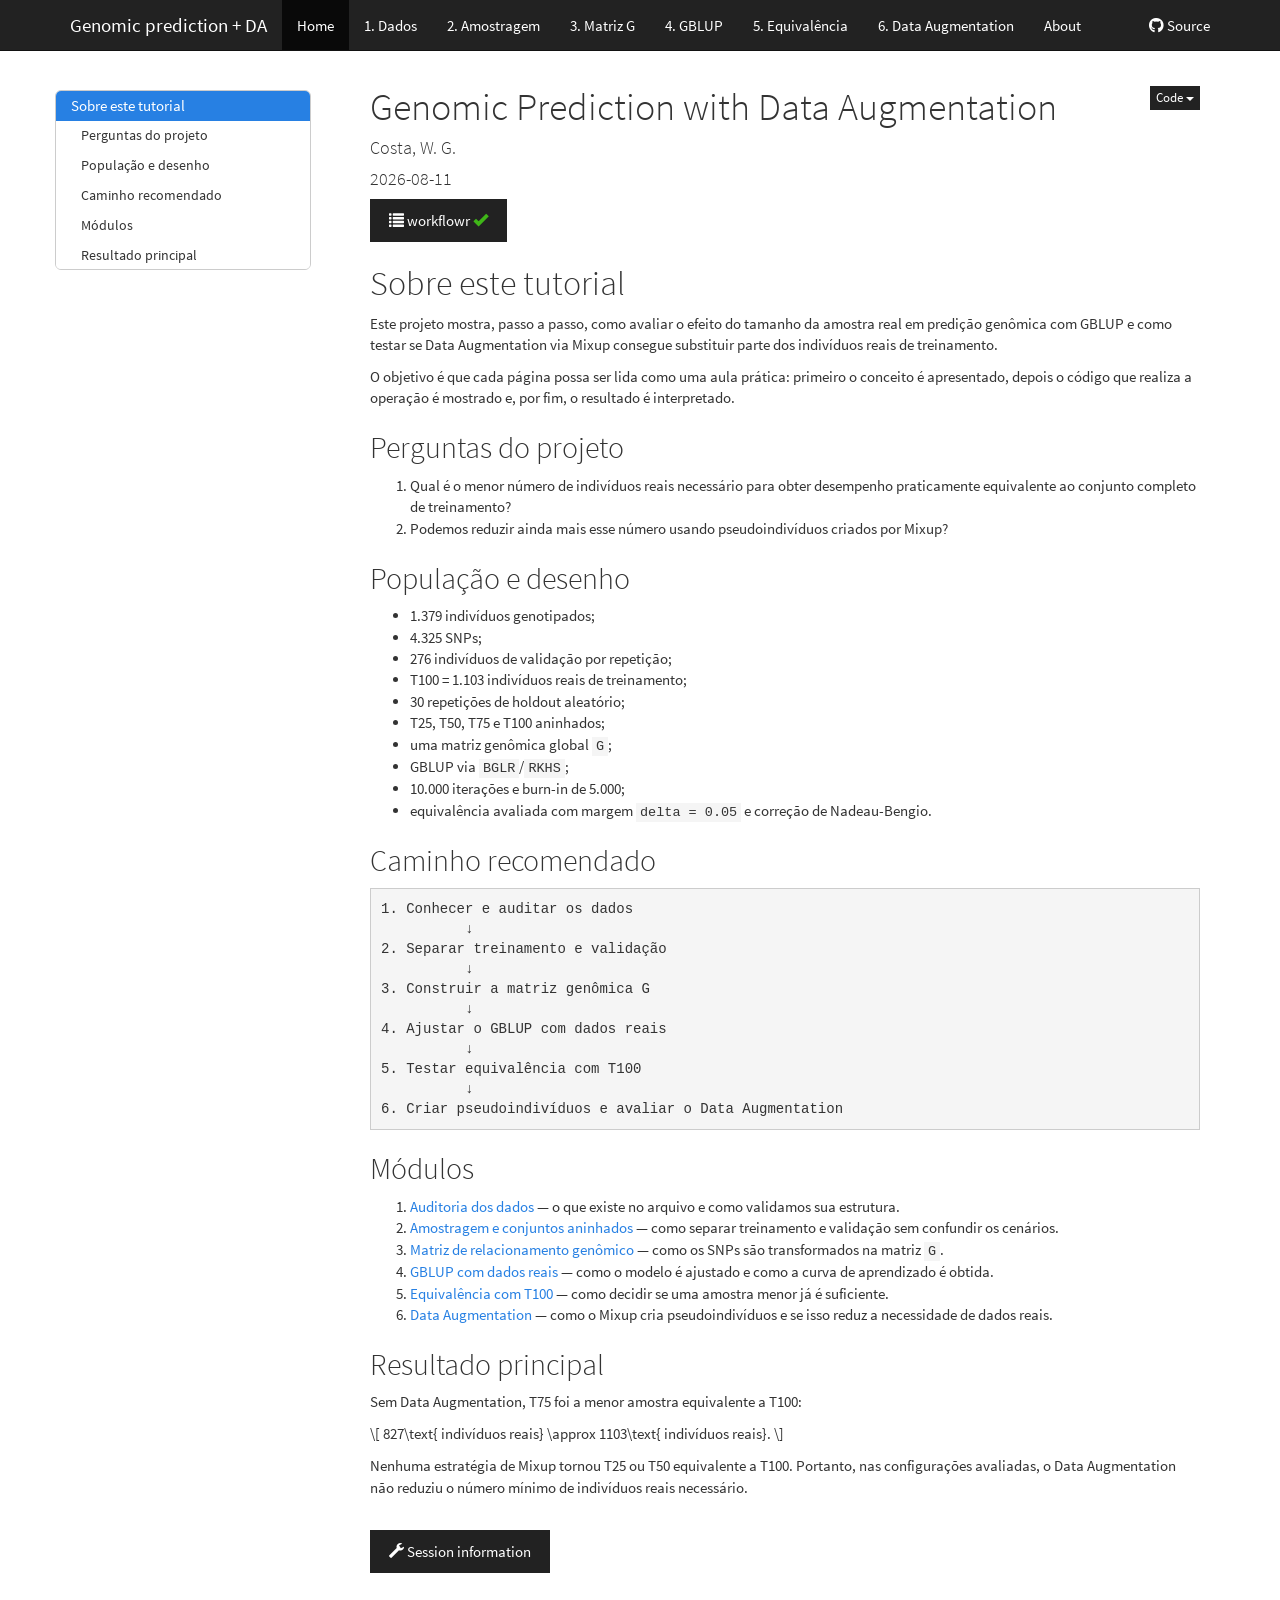
==== docs/index.html @ d32edc6e "Publish workflowr tutorial site" ====
<!DOCTYPE html>

<html>

<head>

<meta charset="utf-8" />
<meta name="generator" content="pandoc" />
<meta http-equiv="X-UA-Compatible" content="IE=EDGE" />


<meta name="author" content="Costa, W. G." />

<meta name="date" content="2026-08-11" />

<title>Genomic Prediction with Data Augmentation</title>

<script src="site_libs/header-attrs-2.30/header-attrs.js"></script>
<script src="site_libs/jquery-3.6.0/jquery-3.6.0.min.js"></script>
<meta name="viewport" content="width=device-width, initial-scale=1" />
<link href="site_libs/bootstrap-3.3.5/css/cosmo.min.css" rel="stylesheet" />
<script src="site_libs/bootstrap-3.3.5/js/bootstrap.min.js"></script>
<script src="site_libs/bootstrap-3.3.5/shim/html5shiv.min.js"></script>
<script src="site_libs/bootstrap-3.3.5/shim/respond.min.js"></script>
<style>h1 {font-size: 34px;}
       h1.title {font-size: 38px;}
       h2 {font-size: 30px;}
       h3 {font-size: 24px;}
       h4 {font-size: 18px;}
       h5 {font-size: 16px;}
       h6 {font-size: 12px;}
       code {color: inherit; background-color: rgba(0, 0, 0, 0.04);}
       pre:not([class]) { background-color: white }</style>
<script src="site_libs/jqueryui-1.13.2/jquery-ui.min.js"></script>
<link href="site_libs/tocify-1.9.1/jquery.tocify.css" rel="stylesheet" />
<script src="site_libs/tocify-1.9.1/jquery.tocify.js"></script>
<script src="site_libs/navigation-1.1/tabsets.js"></script>
<script src="site_libs/navigation-1.1/codefolding.js"></script>
<script src="site_libs/navigation-1.1/sourceembed.js"></script>
<link href="site_libs/highlightjs-9.12.0/textmate.css" rel="stylesheet" />
<script src="site_libs/highlightjs-9.12.0/highlight.js"></script>
<link href="site_libs/pagedtable-1.1/css/pagedtable.css" rel="stylesheet" />
<script src="site_libs/pagedtable-1.1/js/pagedtable.js"></script>
<link href="site_libs/font-awesome-6.5.2/css/all.min.css" rel="stylesheet" />
<link href="site_libs/font-awesome-6.5.2/css/v4-shims.min.css" rel="stylesheet" />

<link rel="icon" href="https://github.com/workflowr/workflowr-assets/raw/main/img/reproducible.png">
<!-- Add a small amount of space between sections. -->
<style type="text/css">
div.section {
  padding-top: 12px;
}
</style>



<style type="text/css">
  code{white-space: pre-wrap;}
  span.smallcaps{font-variant: small-caps;}
  span.underline{text-decoration: underline;}
  div.column{display: inline-block; vertical-align: top; width: 50%;}
  div.hanging-indent{margin-left: 1.5em; text-indent: -1.5em;}
  ul.task-list{list-style: none;}
    </style>

<style type="text/css">code{white-space: pre;}</style>
<script type="text/javascript">
if (window.hljs) {
  hljs.configure({languages: []});
  hljs.initHighlightingOnLoad();
  if (document.readyState && document.readyState === "complete") {
    window.setTimeout(function() { hljs.initHighlighting(); }, 0);
  }
}
</script>




<style type="text/css">
#rmd-source-code {
  display: none;
}
</style>





<style type = "text/css">
.main-container {
  max-width: 940px;
  margin-left: auto;
  margin-right: auto;
}
img {
  max-width:100%;
}
.tabbed-pane {
  padding-top: 12px;
}
.html-widget {
  margin-bottom: 20px;
}
button.code-folding-btn:focus {
  outline: none;
}
summary {
  display: list-item;
}
details > summary > p:only-child {
  display: inline;
}
pre code {
  padding: 0;
}
</style>


<style type="text/css">
.dropdown-submenu {
  position: relative;
}
.dropdown-submenu>.dropdown-menu {
  top: 0;
  left: 100%;
  margin-top: -6px;
  margin-left: -1px;
  border-radius: 0 6px 6px 6px;
}
.dropdown-submenu:hover>.dropdown-menu {
  display: block;
}
.dropdown-submenu>a:after {
  display: block;
  content: " ";
  float: right;
  width: 0;
  height: 0;
  border-color: transparent;
  border-style: solid;
  border-width: 5px 0 5px 5px;
  border-left-color: #cccccc;
  margin-top: 5px;
  margin-right: -10px;
}
.dropdown-submenu:hover>a:after {
  border-left-color: #adb5bd;
}
.dropdown-submenu.pull-left {
  float: none;
}
.dropdown-submenu.pull-left>.dropdown-menu {
  left: -100%;
  margin-left: 10px;
  border-radius: 6px 0 6px 6px;
}
</style>

<script type="text/javascript">
// manage active state of menu based on current page
$(document).ready(function () {
  // active menu anchor
  href = window.location.pathname
  href = href.substr(href.lastIndexOf('/') + 1)
  if (href === "")
    href = "index.html";
  var menuAnchor = $('a[href="' + href + '"]');

  // mark the anchor link active (and if it's in a dropdown, also mark that active)
  var dropdown = menuAnchor.closest('li.dropdown');
  if (window.bootstrap) { // Bootstrap 4+
    menuAnchor.addClass('active');
    dropdown.find('> .dropdown-toggle').addClass('active');
  } else { // Bootstrap 3
    menuAnchor.parent().addClass('active');
    dropdown.addClass('active');
  }

  // Navbar adjustments
  var navHeight = $(".navbar").first().height() + 15;
  var style = document.createElement('style');
  var pt = "padding-top: " + navHeight + "px; ";
  var mt = "margin-top: -" + navHeight + "px; ";
  var css = "";
  // offset scroll position for anchor links (for fixed navbar)
  for (var i = 1; i <= 6; i++) {
    css += ".section h" + i + "{ " + pt + mt + "}\n";
  }
  style.innerHTML = "body {" + pt + "padding-bottom: 40px; }\n" + css;
  document.head.appendChild(style);
});
</script>

<!-- tabsets -->

<style type="text/css">
.tabset-dropdown > .nav-tabs {
  display: inline-table;
  max-height: 500px;
  min-height: 44px;
  overflow-y: auto;
  border: 1px solid #ddd;
  border-radius: 4px;
}

.tabset-dropdown > .nav-tabs > li.active:before, .tabset-dropdown > .nav-tabs.nav-tabs-open:before {
  content: "\e259";
  font-family: 'Glyphicons Halflings';
  display: inline-block;
  padding: 10px;
  border-right: 1px solid #ddd;
}

.tabset-dropdown > .nav-tabs.nav-tabs-open > li.active:before {
  content: "\e258";
  font-family: 'Glyphicons Halflings';
  border: none;
}

.tabset-dropdown > .nav-tabs > li.active {
  display: block;
}

.tabset-dropdown > .nav-tabs > li > a,
.tabset-dropdown > .nav-tabs > li > a:focus,
.tabset-dropdown > .nav-tabs > li > a:hover {
  border: none;
  display: inline-block;
  border-radius: 4px;
  background-color: transparent;
}

.tabset-dropdown > .nav-tabs.nav-tabs-open > li {
  display: block;
  float: none;
}

.tabset-dropdown > .nav-tabs > li {
  display: none;
}
</style>

<!-- code folding -->
<style type="text/css">
.code-folding-btn { margin-bottom: 4px; }
</style>



<style type="text/css">

#TOC {
  margin: 25px 0px 20px 0px;
}
@media (max-width: 768px) {
#TOC {
  position: relative;
  width: 100%;
}
}

@media print {
.toc-content {
  /* see https://github.com/w3c/csswg-drafts/issues/4434 */
  float: right;
}
}

.toc-content {
  padding-left: 30px;
  padding-right: 40px;
}

div.main-container {
  max-width: 1200px;
}

div.tocify {
  width: 20%;
  max-width: 260px;
  max-height: 85%;
}

@media (min-width: 768px) and (max-width: 991px) {
  div.tocify {
    width: 25%;
  }
}

@media (max-width: 767px) {
  div.tocify {
    width: 100%;
    max-width: none;
  }
}

.tocify ul, .tocify li {
  line-height: 20px;
}

.tocify-subheader .tocify-item {
  font-size: 0.90em;
}

.tocify .list-group-item {
  border-radius: 0px;
}


</style>



</head>

<body>


<div class="container-fluid main-container">


<!-- setup 3col/9col grid for toc_float and main content  -->
<div class="row">
<div class="col-xs-12 col-sm-4 col-md-3">
<div id="TOC" class="tocify">
</div>
</div>

<div class="toc-content col-xs-12 col-sm-8 col-md-9">




<div class="navbar navbar-default  navbar-fixed-top" role="navigation">
  <div class="container">
    <div class="navbar-header">
      <button type="button" class="navbar-toggle collapsed" data-toggle="collapse" data-bs-toggle="collapse" data-target="#navbar" data-bs-target="#navbar">
        <span class="icon-bar"></span>
        <span class="icon-bar"></span>
        <span class="icon-bar"></span>
      </button>
      <a class="navbar-brand" href="index.html">Genomic prediction + DA</a>
    </div>
    <div id="navbar" class="navbar-collapse collapse">
      <ul class="nav navbar-nav">
        <li>
  <a href="index.html">Home</a>
</li>
<li>
  <a href="01_data_audit.html">1. Dados</a>
</li>
<li>
  <a href="02_sampling_splits.html">2. Amostragem</a>
</li>
<li>
  <a href="03_genomic_matrix.html">3. Matriz G</a>
</li>
<li>
  <a href="04_gblup_baseline.html">4. GBLUP</a>
</li>
<li>
  <a href="05_equivalence.html">5. Equivalência</a>
</li>
<li>
  <a href="06_data_augmentation.html">6. Data Augmentation</a>
</li>
<li>
  <a href="about.html">About</a>
</li>
      </ul>
      <ul class="nav navbar-nav navbar-right">
        <li>
  <a href="https://github.com/WevertonGomesCosta/genomic-prediction-data-augmentation">
    <span class="fa fa-github"></span>
     
    Source
  </a>
</li>
      </ul>
    </div><!--/.nav-collapse -->
  </div><!--/.container -->
</div><!--/.navbar -->

<div id="header">

<div class="btn-group pull-right float-right">
<button type="button" class="btn btn-default btn-xs btn-secondary btn-sm dropdown-toggle" data-toggle="dropdown" data-bs-toggle="dropdown" aria-haspopup="true" aria-expanded="false"><span>Code</span> <span class="caret"></span></button>
<ul class="dropdown-menu dropdown-menu-right" style="min-width: 50px;">
<li><a id="rmd-show-all-code" href="#">Show All Code</a></li>
<li><a id="rmd-hide-all-code" href="#">Hide All Code</a></li>
<li role="separator" class="divider"></li>
<li><a id="rmd-download-source" href="#">Download Rmd</a></li>
</ul>
</div>



<h1 class="title toc-ignore">Genomic Prediction with Data
Augmentation</h1>
<h4 class="author">Costa, W. G.</h4>
<h4 class="date">2026-08-11</h4>

</div>


<p>
<button type="button" class="btn btn-default btn-workflowr btn-workflowr-report" data-toggle="collapse" data-target="#workflowr-report">
<span class="glyphicon glyphicon-list" aria-hidden="true"></span>
workflowr <span class="glyphicon glyphicon-ok text-success"
aria-hidden="true"></span>
</button>
</p>
<div id="workflowr-report" class="collapse">
<ul class="nav nav-tabs">
<li class="active">
<a data-toggle="tab" href="#summary">Summary</a>
</li>
<li>
<a data-toggle="tab" href="#checks"> Checks <span
class="glyphicon glyphicon-ok text-success" aria-hidden="true"></span>
</a>
</li>
<li>
<a data-toggle="tab" href="#versions">Past versions</a>
</li>
</ul>
<div class="tab-content">
<div id="summary" class="tab-pane fade in active">
<p>
<strong>Last updated:</strong> 2026-08-11
</p>
<p>
<strong>Checks:</strong> <span
class="glyphicon glyphicon-ok text-success" aria-hidden="true"></span> 7
<span class="glyphicon glyphicon-exclamation-sign text-danger"
aria-hidden="true"></span> 0
</p>
<p>
<strong>Knit directory:</strong>
<code>genomic-prediction-data-augmentation/</code> <span
class="glyphicon glyphicon-question-sign" aria-hidden="true"
title="This is the local directory in which the code in this file was executed.">
</span>
</p>
<p>
This reproducible <a href="https://rmarkdown.rstudio.com">R Markdown</a>
analysis was created with <a
  href="https://github.com/workflowr/workflowr">workflowr</a> (version
1.7.2). The <em>Checks</em> tab describes the reproducibility checks
that were applied when the results were created. The <em>Past
versions</em> tab lists the development history.
</p>
<hr>
</div>
<div id="checks" class="tab-pane fade">
<div id="workflowr-checks" class="panel-group">
<div class="panel panel-default">
<div class="panel-heading">
<p class="panel-title">
<a data-toggle="collapse" data-parent="#workflowr-checks" href="#strongRMarkdownfilestronguptodate">
<span class="glyphicon glyphicon-ok text-success"
aria-hidden="true"></span> <strong>R Markdown file:</strong> up-to-date
</a>
</p>
</div>
<div id="strongRMarkdownfilestronguptodate"
class="panel-collapse collapse">
<div class="panel-body">
<p>Great! Since the R Markdown file has been committed to the Git
repository, you know the exact version of the code that produced these
results.</p>
</div>
</div>
</div>
<div class="panel panel-default">
<div class="panel-heading">
<p class="panel-title">
<a data-toggle="collapse" data-parent="#workflowr-checks" href="#strongEnvironmentstrongempty">
<span class="glyphicon glyphicon-ok text-success"
aria-hidden="true"></span> <strong>Environment:</strong> empty </a>
</p>
</div>
<div id="strongEnvironmentstrongempty" class="panel-collapse collapse">
<div class="panel-body">
<p>Great job! The global environment was empty. Objects defined in the
global environment can affect the analysis in your R Markdown file in
unknown ways. For reproduciblity it’s best to always run the code in an
empty environment.</p>
</div>
</div>
</div>
<div class="panel panel-default">
<div class="panel-heading">
<p class="panel-title">
<a data-toggle="collapse" data-parent="#workflowr-checks" href="#strongSeedstrongcodesetseed20260810code">
<span class="glyphicon glyphicon-ok text-success"
aria-hidden="true"></span> <strong>Seed:</strong>
<code>set.seed(20260810)</code> </a>
</p>
</div>
<div id="strongSeedstrongcodesetseed20260810code"
class="panel-collapse collapse">
<div class="panel-body">
<p>The command <code>set.seed(20260810)</code> was run prior to running
the code in the R Markdown file. Setting a seed ensures that any results
that rely on randomness, e.g. subsampling or permutations, are
reproducible.</p>
</div>
</div>
</div>
<div class="panel panel-default">
<div class="panel-heading">
<p class="panel-title">
<a data-toggle="collapse" data-parent="#workflowr-checks" href="#strongSessioninformationstrongrecorded">
<span class="glyphicon glyphicon-ok text-success"
aria-hidden="true"></span> <strong>Session information:</strong>
recorded </a>
</p>
</div>
<div id="strongSessioninformationstrongrecorded"
class="panel-collapse collapse">
<div class="panel-body">
<p>Great job! Recording the operating system, R version, and package
versions is critical for reproducibility.</p>
</div>
</div>
</div>
<div class="panel panel-default">
<div class="panel-heading">
<p class="panel-title">
<a data-toggle="collapse" data-parent="#workflowr-checks" href="#strongCachestrongnone">
<span class="glyphicon glyphicon-ok text-success"
aria-hidden="true"></span> <strong>Cache:</strong> none </a>
</p>
</div>
<div id="strongCachestrongnone" class="panel-collapse collapse">
<div class="panel-body">
<p>Nice! There were no cached chunks for this analysis, so you can be
confident that you successfully produced the results during this
run.</p>
</div>
</div>
</div>
<div class="panel panel-default">
<div class="panel-heading">
<p class="panel-title">
<a data-toggle="collapse" data-parent="#workflowr-checks" href="#strongFilepathsstrongrelative">
<span class="glyphicon glyphicon-ok text-success"
aria-hidden="true"></span> <strong>File paths:</strong> relative </a>
</p>
</div>
<div id="strongFilepathsstrongrelative" class="panel-collapse collapse">
<div class="panel-body">
<p>Great job! Using relative paths to the files within your workflowr
project makes it easier to run your code on other machines.</p>
</div>
</div>
</div>
<div class="panel panel-default">
<div class="panel-heading">
<p class="panel-title">
<a data-toggle="collapse" data-parent="#workflowr-checks" href="#strongRepositoryversionstrongahrefhttpsgithubcomWevertonGomesCostagenomicpredictiondataaugmentationtree94cb60b8fceb4c7967187316b02d81f136d801c1targetblank94cb60ba">
<span class="glyphicon glyphicon-ok text-success"
aria-hidden="true"></span> <strong>Repository version:</strong>
<a href="https://github.com/WevertonGomesCosta/genomic-prediction-data-augmentation/tree/94cb60b8fceb4c7967187316b02d81f136d801c1" target="_blank">94cb60b</a>
</a>
</p>
</div>
<div
id="strongRepositoryversionstrongahrefhttpsgithubcomWevertonGomesCostagenomicpredictiondataaugmentationtree94cb60b8fceb4c7967187316b02d81f136d801c1targetblank94cb60ba"
class="panel-collapse collapse">
<div class="panel-body">
<p>
Great! You are using Git for version control. Tracking code development
and connecting the code version to the results is critical for
reproducibility.
</p>
<p>
The results in this page were generated with repository version
<a href="https://github.com/WevertonGomesCosta/genomic-prediction-data-augmentation/tree/94cb60b8fceb4c7967187316b02d81f136d801c1" target="_blank">94cb60b</a>.
See the <em>Past versions</em> tab to see a history of the changes made
to the R Markdown and HTML files.
</p>
<p>
Note that you need to be careful to ensure that all relevant files for
the analysis have been committed to Git prior to generating the results
(you can use <code>wflow_publish</code> or
<code>wflow_git_commit</code>). workflowr only checks the R Markdown
file, but you know if there are other scripts or data files that it
depends on. Below is the status of the Git repository when the results
were generated:
</p>
<pre><code>
Ignored files:
    Ignored:    .Rproj.user/
    Ignored:    ETA_1_varU.dat
    Ignored:    data/dados_gblup.csv
    Ignored:    mu.dat
    Ignored:    output/01_data_objects.rds
    Ignored:    output/02_splits_mestre_30rep.rds
    Ignored:    output/03_genomic_objects.rds
    Ignored:    output/checkpoints/06_da_progress.csv
    Ignored:    varE.dat

Untracked files:
    Untracked:  results/01_data_audit.csv
    Untracked:  results/02_splits_summary.csv
    Untracked:  results/06_da_equivalence_vs_T100.csv
    Untracked:  results/06_da_results.csv
    Untracked:  results/06_da_vs_same_real.csv

</code></pre>
<p>
Note that any generated files, e.g. HTML, png, CSS, etc., are not
included in this status report because it is ok for generated content to
have uncommitted changes.
</p>
</div>
</div>
</div>
</div>
<hr>
</div>
<div id="versions" class="tab-pane fade">
<p>
These are the previous versions of the repository in which changes were
made to the R Markdown (<code>analysis/index.Rmd</code>) and HTML
(<code>docs/index.html</code>) files. If you’ve configured a remote Git
repository (see <code>?wflow_git_remote</code>), click on the hyperlinks
in the table below to view the files as they were in that past version.
</p>
<div class="table-responsive">
<table class="table table-condensed table-hover">
<thead>
<tr>
<th>
File
</th>
<th>
Version
</th>
<th>
Author
</th>
<th>
Date
</th>
<th>
Message
</th>
</tr>
</thead>
<tbody>
<tr>
<td>
Rmd
</td>
<td>
<a href="https://github.com/WevertonGomesCosta/genomic-prediction-data-augmentation/blob/5634354421e84f0a44b0f58dccf683b0b832b206/analysis/index.Rmd" target="_blank">5634354</a>
</td>
<td>
Weverton Gomes da Costa
</td>
<td>
2026-08-11
</td>
<td>
Rewrite project home as guided tutorial
</td>
</tr>
<tr>
<td>
Rmd
</td>
<td>
<a href="https://github.com/WevertonGomesCosta/genomic-prediction-data-augmentation/blob/23943ae14f2be629d01ccf4d5f20e01ac95e39ee/analysis/index.Rmd" target="_blank">23943ae</a>
</td>
<td>
Weverton Gomes da Costa
</td>
<td>
2026-08-10
</td>
<td>
Add workflowr index page
</td>
</tr>
</tbody>
</table>
</div>
<hr>
</div>
</div>
</div>
<div id="sobre-este-tutorial" class="section level1">
<h1>Sobre este tutorial</h1>
<p>Este projeto mostra, passo a passo, como avaliar o efeito do tamanho
da amostra real em predição genômica com GBLUP e como testar se Data
Augmentation via Mixup consegue substituir parte dos indivíduos reais de
treinamento.</p>
<p>O objetivo é que cada página possa ser lida como uma aula prática:
primeiro o conceito é apresentado, depois o código que realiza a
operação é mostrado e, por fim, o resultado é interpretado.</p>
<div id="perguntas-do-projeto" class="section level2">
<h2>Perguntas do projeto</h2>
<ol style="list-style-type: decimal">
<li>Qual é o menor número de indivíduos reais necessário para obter
desempenho praticamente equivalente ao conjunto completo de
treinamento?</li>
<li>Podemos reduzir ainda mais esse número usando pseudoindivíduos
criados por Mixup?</li>
</ol>
</div>
<div id="população-e-desenho" class="section level2">
<h2>População e desenho</h2>
<ul>
<li>1.379 indivíduos genotipados;</li>
<li>4.325 SNPs;</li>
<li>276 indivíduos de validação por repetição;</li>
<li>T100 = 1.103 indivíduos reais de treinamento;</li>
<li>30 repetições de holdout aleatório;</li>
<li>T25, T50, T75 e T100 aninhados;</li>
<li>uma matriz genômica global <code>G</code>;</li>
<li>GBLUP via <code>BGLR</code>/<code>RKHS</code>;</li>
<li>10.000 iterações e burn-in de 5.000;</li>
<li>equivalência avaliada com margem <code>delta = 0.05</code> e
correção de Nadeau-Bengio.</li>
</ul>
</div>
<div id="caminho-recomendado" class="section level2">
<h2>Caminho recomendado</h2>
<pre class="text"><code>1. Conhecer e auditar os dados
          ↓
2. Separar treinamento e validação
          ↓
3. Construir a matriz genômica G
          ↓
4. Ajustar o GBLUP com dados reais
          ↓
5. Testar equivalência com T100
          ↓
6. Criar pseudoindivíduos e avaliar o Data Augmentation</code></pre>
</div>
<div id="módulos" class="section level2">
<h2>Módulos</h2>
<ol style="list-style-type: decimal">
<li><a href="01_data_audit.html">Auditoria dos dados</a> — o que existe
no arquivo e como validamos sua estrutura.</li>
<li><a href="02_sampling_splits.html">Amostragem e conjuntos
aninhados</a> — como separar treinamento e validação sem confundir os
cenários.</li>
<li><a href="03_genomic_matrix.html">Matriz de relacionamento
genômico</a> — como os SNPs são transformados na matriz
<code>G</code>.</li>
<li><a href="04_gblup_baseline.html">GBLUP com dados reais</a> — como o
modelo é ajustado e como a curva de aprendizado é obtida.</li>
<li><a href="05_equivalence.html">Equivalência com T100</a> — como
decidir se uma amostra menor já é suficiente.</li>
<li><a href="06_data_augmentation.html">Data Augmentation</a> — como o
Mixup cria pseudoindivíduos e se isso reduz a necessidade de dados
reais.</li>
</ol>
</div>
<div id="resultado-principal" class="section level2">
<h2>Resultado principal</h2>
<p>Sem Data Augmentation, T75 foi a menor amostra equivalente a
T100:</p>
<p><span class="math display">\[
827\text{ indivíduos reais} \approx 1103\text{ indivíduos reais}.
\]</span></p>
<p>Nenhuma estratégia de Mixup tornou T25 ou T50 equivalente a T100.
Portanto, nas configurações avaliadas, o Data Augmentation não reduziu o
número mínimo de indivíduos reais necessário.</p>
<br>
<p>
<button type="button" class="btn btn-default btn-workflowr btn-workflowr-sessioninfo" data-toggle="collapse" data-target="#workflowr-sessioninfo" style="display: block;">
<span class="glyphicon glyphicon-wrench" aria-hidden="true"></span>
Session information
</button>
</p>
<div id="workflowr-sessioninfo" class="collapse">
<pre class="r"><code>sessionInfo()</code></pre>
<pre><code>R version 4.5.1 (2025-06-13 ucrt)
Platform: x86_64-w64-mingw32/x64
Running under: Windows 11 x64 (build 26200)

Matrix products: default
  LAPACK version 3.12.1

locale:
[1] LC_COLLATE=Portuguese_Brazil.utf8  LC_CTYPE=Portuguese_Brazil.utf8   
[3] LC_MONETARY=Portuguese_Brazil.utf8 LC_NUMERIC=C                      
[5] LC_TIME=Portuguese_Brazil.utf8    

time zone: America/Sao_Paulo
tzcode source: internal

attached base packages:
[1] stats     graphics  grDevices utils     datasets  methods   base     

loaded via a namespace (and not attached):
 [1] vctrs_0.7.1       cli_3.6.5         knitr_1.50        rlang_1.1.7      
 [5] xfun_0.54         stringi_1.8.7     otel_0.2.0        promises_1.5.0   
 [9] jsonlite_2.0.0    workflowr_1.7.2   glue_1.8.0        rprojroot_2.1.1  
[13] git2r_0.36.2      htmltools_0.5.9   httpuv_1.6.16     sass_0.4.10      
[17] rmarkdown_2.30    evaluate_1.0.5    jquerylib_0.1.4   tibble_3.3.1     
[21] fastmap_1.2.0     yaml_2.3.12       lifecycle_1.0.5   whisker_0.4.1    
[25] stringr_1.6.0     compiler_4.5.1    fs_1.6.6          Rcpp_1.1.1       
[29] pkgconfig_2.0.3   rstudioapi_0.17.1 later_1.4.4       digest_0.6.39    
[33] R6_2.6.1          pillar_1.11.1     magrittr_2.0.4    bslib_0.9.0      
[37] tools_4.5.1       cachem_1.1.0     </code></pre>
</div>
</div>
</div>
</div>
</div>
</div>
</div>
</div>

<div id="rmd-source-code">[base64]/[base64]</div>

<!-- Adjust MathJax settings so that all math formulae are shown using
TeX fonts only; see
https://docs.mathjax.org/en/latest/web/configuration.html. This will make
the presentation more consistent at the cost of the webpage sometimes
taking slightly longer to load. Note that this only works because the
footer is added to webpages before the MathJax javascript. -->
<script type="text/x-mathjax-config">
  MathJax.Hub.Config({
    "HTML-CSS": { availableFonts: ["TeX"] }
  });
</script>




</div>
</div>

</div>

<script>

// add bootstrap table styles to pandoc tables
function bootstrapStylePandocTables() {
  $('tr.odd').parent('tbody').parent('table').addClass('table table-condensed');
}
$(document).ready(function () {
  bootstrapStylePandocTables();
});


</script>

<!-- tabsets -->

<script>
$(document).ready(function () {
  window.buildTabsets("TOC");
});

$(document).ready(function () {
  $('.tabset-dropdown > .nav-tabs > li').click(function () {
    $(this).parent().toggleClass('nav-tabs-open');
  });
});
</script>

<!-- code folding -->
<script>
$(document).ready(function () {
  window.initializeSourceEmbed("index.Rmd");
  window.initializeCodeFolding("show" === "show");
});
</script>

<script>
$(document).ready(function ()  {

    // temporarily add toc-ignore selector to headers for the consistency with Pandoc
    $('.unlisted.unnumbered').addClass('toc-ignore')

    // move toc-ignore selectors from section div to header
    $('div.section.toc-ignore')
        .removeClass('toc-ignore')
        .children('h1,h2,h3,h4,h5').addClass('toc-ignore');

    // establish options
    var options = {
      selectors: "h1,h2,h3",
      theme: "bootstrap3",
      context: '.toc-content',
      hashGenerator: function (text) {
        return text.replace(/[.\\/?&!#<>]/g, '').replace(/\s/g, '_');
      },
      ignoreSelector: ".toc-ignore",
      scrollTo: 0
    };
    options.showAndHide = true;
    options.smoothScroll = true;

    // tocify
    var toc = $("#TOC").tocify(options).data("toc-tocify");
});
</script>

<!-- dynamically load mathjax for compatibility with self-contained -->
<script>
  (function () {
    var script = document.createElement("script");
    script.type = "text/javascript";
    script.src  = "https://mathjax.rstudio.com/latest/MathJax.js?config=TeX-AMS-MML_HTMLorMML";
    document.getElementsByTagName("head")[0].appendChild(script);
  })();
</script>

</body>
</html>
---- docs/site_libs/bootstrap-3.3.5/css/cosmo.min.css ----
@font-face {
  font-family: 'Source Sans Pro';
  font-style: normal;
  font-weight: 300;
  src: url(fonts/SourceSansProLight.ttf) format('truetype');
}
@font-face {
  font-family: 'Source Sans Pro';
  font-style: normal;
  font-weight: 400;
  src: url(fonts/SourceSansPro.ttf) format('truetype');
}
@font-face {
  font-family: 'Source Sans Pro';
  font-style: normal;
  font-weight: 700;
  src: url(fonts/SourceSansProBold.ttf) format('truetype');
}

/*!
 * bootswatch v3.3.6
 * Homepage: http://bootswatch.com
 * Copyright 2012-2015 Thomas Park
 * Licensed under MIT
 * Based on Bootstrap
*//*!
 * Bootstrap v3.3.6 (http://getbootstrap.com)
 * Copyright 2011-2015 Twitter, Inc.
 * Licensed under MIT (https://github.com/twbs/bootstrap/blob/master/LICENSE)
 *//*! normalize.css v3.0.3 | MIT License | github.com/necolas/normalize.css */html{font-family:sans-serif;-ms-text-size-adjust:100%;-webkit-text-size-adjust:100%}body{margin:0}article,aside,details,figcaption,figure,footer,header,hgroup,main,menu,nav,section,summary{display:block}audio,canvas,progress,video{display:inline-block;vertical-align:baseline}audio:not([controls]){display:none;height:0}[hidden],template{display:none}a{background-color:transparent}a:active,a:hover{outline:0}abbr[title]{border-bottom:1px dotted}b,strong{font-weight:bold}dfn{font-style:italic}h1{font-size:2em;margin:0.67em 0}mark{background:#ff0;color:#000}small{font-size:80%}sub,sup{font-size:75%;line-height:0;position:relative;vertical-align:baseline}sup{top:-0.5em}sub{bottom:-0.25em}img{border:0}svg:not(:root){overflow:hidden}figure{margin:1em 40px}hr{-webkit-box-sizing:content-box;-moz-box-sizing:content-box;box-sizing:content-box;height:0}pre{overflow:auto}code,kbd,pre,samp{font-family:monospace, monospace;font-size:1em}button,input,optgroup,select,textarea{color:inherit;font:inherit;margin:0}button{overflow:visible}button,select{text-transform:none}button,html input[type="button"],input[type="reset"],input[type="submit"]{-webkit-appearance:button;cursor:pointer}button[disabled],html input[disabled]{cursor:default}button::-moz-focus-inner,input::-moz-focus-inner{border:0;padding:0}input{line-height:normal}input[type="checkbox"],input[type="radio"]{-webkit-box-sizing:border-box;-moz-box-sizing:border-box;box-sizing:border-box;padding:0}input[type="number"]::-webkit-inner-spin-button,input[type="number"]::-webkit-outer-spin-button{height:auto}input[type="search"]{-webkit-appearance:textfield;-webkit-box-sizing:content-box;-moz-box-sizing:content-box;box-sizing:content-box}input[type="search"]::-webkit-search-cancel-button,input[type="search"]::-webkit-search-decoration{-webkit-appearance:none}fieldset{border:1px solid #c0c0c0;margin:0 2px;padding:0.35em 0.625em 0.75em}legend{border:0;padding:0}textarea{overflow:auto}optgroup{font-weight:bold}table{border-collapse:collapse;border-spacing:0}td,th{padding:0}/*! Source: https://github.com/h5bp/html5-boilerplate/blob/master/src/css/main.css */@media print{*,*:before,*:after{background:transparent !important;color:#000 !important;-webkit-box-shadow:none !important;box-shadow:none !important;text-shadow:none !important}a,a:visited{text-decoration:underline}a[href]:after{content:" (" attr(href) ")"}abbr[title]:after{content:" (" attr(title) ")"}a[href^="#"]:after,a[href^="javascript:"]:after{content:""}pre,blockquote{border:1px solid #999;page-break-inside:avoid}thead{display:table-header-group}tr,img{page-break-inside:avoid}img{max-width:100% !important}p,h2,h3{orphans:3;widows:3}h2,h3{page-break-after:avoid}.navbar{display:none}.btn>.caret,.dropup>.btn>.caret{border-top-color:#000 !important}.label{border:1px solid #000}.table{border-collapse:collapse !important}.table td,.table th{background-color:#fff !important}.table-bordered th,.table-bordered td{border:1px solid #ddd !important}}@font-face{font-family:'Glyphicons Halflings';src:url('../fonts/glyphicons-halflings-regular.eot');src:url('../fonts/glyphicons-halflings-regular.eot?#iefix') format('embedded-opentype'),url('../fonts/glyphicons-halflings-regular.woff') format('woff'),url('../fonts/glyphicons-halflings-regular.ttf') format('truetype'),url('../fonts/glyphicons-halflings-regular.svg#glyphicons_halflingsregular') format('svg')}.glyphicon{position:relative;top:1px;display:inline-block;font-family:'Glyphicons Halflings';font-style:normal;font-weight:normal;line-height:1;-webkit-font-smoothing:antialiased;-moz-osx-font-smoothing:grayscale}.glyphicon-asterisk:before{content:"\002a"}.glyphicon-plus:before{content:"\002b"}.glyphicon-euro:before,.glyphicon-eur:before{content:"\20ac"}.glyphicon-minus:before{content:"\2212"}.glyphicon-cloud:before{content:"\2601"}.glyphicon-envelope:before{content:"\2709"}.glyphicon-pencil:before{content:"\270f"}.glyphicon-glass:before{content:"\e001"}.glyphicon-music:before{content:"\e002"}.glyphicon-search:before{content:"\e003"}.glyphicon-heart:before{content:"\e005"}.glyphicon-star:before{content:"\e006"}.glyphicon-star-empty:before{content:"\e007"}.glyphicon-user:before{content:"\e008"}.glyphicon-film:before{content:"\e009"}.glyphicon-th-large:before{content:"\e010"}.glyphicon-th:before{content:"\e011"}.glyphicon-th-list:before{content:"\e012"}.glyphicon-ok:before{content:"\e013"}.glyphicon-remove:before{content:"\e014"}.glyphicon-zoom-in:before{content:"\e015"}.glyphicon-zoom-out:before{content:"\e016"}.glyphicon-off:before{content:"\e017"}.glyphicon-signal:before{content:"\e018"}.glyphicon-cog:before{content:"\e019"}.glyphicon-trash:before{content:"\e020"}.glyphicon-home:before{content:"\e021"}.glyphicon-file:before{content:"\e022"}.glyphicon-time:before{content:"\e023"}.glyphicon-road:before{content:"\e024"}.glyphicon-download-alt:before{content:"\e025"}.glyphicon-download:before{content:"\e026"}.glyphicon-upload:before{content:"\e027"}.glyphicon-inbox:before{content:"\e028"}.glyphicon-play-circle:before{content:"\e029"}.glyphicon-repeat:before{content:"\e030"}.glyphicon-refresh:before{content:"\e031"}.glyphicon-list-alt:before{content:"\e032"}.glyphicon-lock:before{content:"\e033"}.glyphicon-flag:before{content:"\e034"}.glyphicon-headphones:before{content:"\e035"}.glyphicon-volume-off:before{content:"\e036"}.glyphicon-volume-down:before{content:"\e037"}.glyphicon-volume-up:before{content:"\e038"}.glyphicon-qrcode:before{content:"\e039"}.glyphicon-barcode:before{content:"\e040"}.glyphicon-tag:before{content:"\e041"}.glyphicon-tags:before{content:"\e042"}.glyphicon-book:before{content:"\e043"}.glyphicon-bookmark:before{content:"\e044"}.glyphicon-print:before{content:"\e045"}.glyphicon-camera:before{content:"\e046"}.glyphicon-font:before{content:"\e047"}.glyphicon-bold:before{content:"\e048"}.glyphicon-italic:before{content:"\e049"}.glyphicon-text-height:before{content:"\e050"}.glyphicon-text-width:before{content:"\e051"}.glyphicon-align-left:before{content:"\e052"}.glyphicon-align-center:before{content:"\e053"}.glyphicon-align-right:before{content:"\e054"}.glyphicon-align-justify:before{content:"\e055"}.glyphicon-list:before{content:"\e056"}.glyphicon-indent-left:before{content:"\e057"}.glyphicon-indent-right:before{content:"\e058"}.glyphicon-facetime-video:before{content:"\e059"}.glyphicon-picture:before{content:"\e060"}.glyphicon-map-marker:before{content:"\e062"}.glyphicon-adjust:before{content:"\e063"}.glyphicon-tint:before{content:"\e064"}.glyphicon-edit:before{content:"\e065"}.glyphicon-share:before{content:"\e066"}.glyphicon-check:before{content:"\e067"}.glyphicon-move:before{content:"\e068"}.glyphicon-step-backward:before{content:"\e069"}.glyphicon-fast-backward:before{content:"\e070"}.glyphicon-backward:before{content:"\e071"}.glyphicon-play:before{content:"\e072"}.glyphicon-pause:before{content:"\e073"}.glyphicon-stop:before{content:"\e074"}.glyphicon-forward:before{content:"\e075"}.glyphicon-fast-forward:before{content:"\e076"}.glyphicon-step-forward:before{content:"\e077"}.glyphicon-eject:before{content:"\e078"}.glyphicon-chevron-left:before{content:"\e079"}.glyphicon-chevron-right:before{content:"\e080"}.glyphicon-plus-sign:before{content:"\e081"}.glyphicon-minus-sign:before{content:"\e082"}.glyphicon-remove-sign:before{content:"\e083"}.glyphicon-ok-sign:before{content:"\e084"}.glyphicon-question-sign:before{content:"\e085"}.glyphicon-info-sign:before{content:"\e086"}.glyphicon-screenshot:before{content:"\e087"}.glyphicon-remove-circle:before{content:"\e088"}.glyphicon-ok-circle:before{content:"\e089"}.glyphicon-ban-circle:before{content:"\e090"}.glyphicon-arrow-left:before{content:"\e091"}.glyphicon-arrow-right:before{content:"\e092"}.glyphicon-arrow-up:before{content:"\e093"}.glyphicon-arrow-down:before{content:"\e094"}.glyphicon-share-alt:before{content:"\e095"}.glyphicon-resize-full:before{content:"\e096"}.glyphicon-resize-small:before{content:"\e097"}.glyphicon-exclamation-sign:before{content:"\e101"}.glyphicon-gift:before{content:"\e102"}.glyphicon-leaf:before{content:"\e103"}.glyphicon-fire:before{content:"\e104"}.glyphicon-eye-open:before{content:"\e105"}.glyphicon-eye-close:before{content:"\e106"}.glyphicon-warning-sign:before{content:"\e107"}.glyphicon-plane:before{content:"\e108"}.glyphicon-calendar:before{content:"\e109"}.glyphicon-random:before{content:"\e110"}.glyphicon-comment:before{content:"\e111"}.glyphicon-magnet:before{content:"\e112"}.glyphicon-chevron-up:before{content:"\e113"}.glyphicon-chevron-down:before{content:"\e114"}.glyphicon-retweet:before{content:"\e115"}.glyphicon-shopping-cart:before{content:"\e116"}.glyphicon-folder-close:before{content:"\e117"}.glyphicon-folder-open:before{content:"\e118"}.glyphicon-resize-vertical:before{content:"\e119"}.glyphicon-resize-horizontal:before{content:"\e120"}.glyphicon-hdd:before{content:"\e121"}.glyphicon-bullhorn:before{content:"\e122"}.glyphicon-bell:before{content:"\e123"}.glyphicon-certificate:before{content:"\e124"}.glyphicon-thumbs-up:before{content:"\e125"}.glyphicon-thumbs-down:before{content:"\e126"}.glyphicon-hand-right:before{content:"\e127"}.glyphicon-hand-left:before{content:"\e128"}.glyphicon-hand-up:before{content:"\e129"}.glyphicon-hand-down:before{content:"\e130"}.glyphicon-circle-arrow-right:before{content:"\e131"}.glyphicon-circle-arrow-left:before{content:"\e132"}.glyphicon-circle-arrow-up:before{content:"\e133"}.glyphicon-circle-arrow-down:before{content:"\e134"}.glyphicon-globe:before{content:"\e135"}.glyphicon-wrench:before{content:"\e136"}.glyphicon-tasks:before{content:"\e137"}.glyphicon-filter:before{content:"\e138"}.glyphicon-briefcase:before{content:"\e139"}.glyphicon-fullscreen:before{content:"\e140"}.glyphicon-dashboard:before{content:"\e141"}.glyphicon-paperclip:before{content:"\e142"}.glyphicon-heart-empty:before{content:"\e143"}.glyphicon-link:before{content:"\e144"}.glyphicon-phone:before{content:"\e145"}.glyphicon-pushpin:before{content:"\e146"}.glyphicon-usd:before{content:"\e148"}.glyphicon-gbp:before{content:"\e149"}.glyphicon-sort:before{content:"\e150"}.glyphicon-sort-by-alphabet:before{content:"\e151"}.glyphicon-sort-by-alphabet-alt:before{content:"\e152"}.glyphicon-sort-by-order:before{content:"\e153"}.glyphicon-sort-by-order-alt:before{content:"\e154"}.glyphicon-sort-by-attributes:before{content:"\e155"}.glyphicon-sort-by-attributes-alt:before{content:"\e156"}.glyphicon-unchecked:before{content:"\e157"}.glyphicon-expand:before{content:"\e158"}.glyphicon-collapse-down:before{content:"\e159"}.glyphicon-collapse-up:before{content:"\e160"}.glyphicon-log-in:before{content:"\e161"}.glyphicon-flash:before{content:"\e162"}.glyphicon-log-out:before{content:"\e163"}.glyphicon-new-window:before{content:"\e164"}.glyphicon-record:before{content:"\e165"}.glyphicon-save:before{content:"\e166"}.glyphicon-open:before{content:"\e167"}.glyphicon-saved:before{content:"\e168"}.glyphicon-import:before{content:"\e169"}.glyphicon-export:before{content:"\e170"}.glyphicon-send:before{content:"\e171"}.glyphicon-floppy-disk:before{content:"\e172"}.glyphicon-floppy-saved:before{content:"\e173"}.glyphicon-floppy-remove:before{content:"\e174"}.glyphicon-floppy-save:before{content:"\e175"}.glyphicon-floppy-open:before{content:"\e176"}.glyphicon-credit-card:before{content:"\e177"}.glyphicon-transfer:before{content:"\e178"}.glyphicon-cutlery:before{content:"\e179"}.glyphicon-header:before{content:"\e180"}.glyphicon-compressed:before{content:"\e181"}.glyphicon-earphone:before{content:"\e182"}.glyphicon-phone-alt:before{content:"\e183"}.glyphicon-tower:before{content:"\e184"}.glyphicon-stats:before{content:"\e185"}.glyphicon-sd-video:before{content:"\e186"}.glyphicon-hd-video:before{content:"\e187"}.glyphicon-subtitles:before{content:"\e188"}.glyphicon-sound-stereo:before{content:"\e189"}.glyphicon-sound-dolby:before{content:"\e190"}.glyphicon-sound-5-1:before{content:"\e191"}.glyphicon-sound-6-1:before{content:"\e192"}.glyphicon-sound-7-1:before{content:"\e193"}.glyphicon-copyright-mark:before{content:"\e194"}.glyphicon-registration-mark:before{content:"\e195"}.glyphicon-cloud-download:before{content:"\e197"}.glyphicon-cloud-upload:before{content:"\e198"}.glyphicon-tree-conifer:before{content:"\e199"}.glyphicon-tree-deciduous:before{content:"\e200"}.glyphicon-cd:before{content:"\e201"}.glyphicon-save-file:before{content:"\e202"}.glyphicon-open-file:before{content:"\e203"}.glyphicon-level-up:before{content:"\e204"}.glyphicon-copy:before{content:"\e205"}.glyphicon-paste:before{content:"\e206"}.glyphicon-alert:before{content:"\e209"}.glyphicon-equalizer:before{content:"\e210"}.glyphicon-king:before{content:"\e211"}.glyphicon-queen:before{content:"\e212"}.glyphicon-pawn:before{content:"\e213"}.glyphicon-bishop:before{content:"\e214"}.glyphicon-knight:before{content:"\e215"}.glyphicon-baby-formula:before{content:"\e216"}.glyphicon-tent:before{content:"\26fa"}.glyphicon-blackboard:before{content:"\e218"}.glyphicon-bed:before{content:"\e219"}.glyphicon-apple:before{content:"\f8ff"}.glyphicon-erase:before{content:"\e221"}.glyphicon-hourglass:before{content:"\231b"}.glyphicon-lamp:before{content:"\e223"}.glyphicon-duplicate:before{content:"\e224"}.glyphicon-piggy-bank:before{content:"\e225"}.glyphicon-scissors:before{content:"\e226"}.glyphicon-bitcoin:before{content:"\e227"}.glyphicon-btc:before{content:"\e227"}.glyphicon-xbt:before{content:"\e227"}.glyphicon-yen:before{content:"\00a5"}.glyphicon-jpy:before{content:"\00a5"}.glyphicon-ruble:before{content:"\20bd"}.glyphicon-rub:before{content:"\20bd"}.glyphicon-scale:before{content:"\e230"}.glyphicon-ice-lolly:before{content:"\e231"}.glyphicon-ice-lolly-tasted:before{content:"\e232"}.glyphicon-education:before{content:"\e233"}.glyphicon-option-horizontal:before{content:"\e234"}.glyphicon-option-vertical:before{content:"\e235"}.glyphicon-menu-hamburger:before{content:"\e236"}.glyphicon-modal-window:before{content:"\e237"}.glyphicon-oil:before{content:"\e238"}.glyphicon-grain:before{content:"\e239"}.glyphicon-sunglasses:before{content:"\e240"}.glyphicon-text-size:before{content:"\e241"}.glyphicon-text-color:before{content:"\e242"}.glyphicon-text-background:before{content:"\e243"}.glyphicon-object-align-top:before{content:"\e244"}.glyphicon-object-align-bottom:before{content:"\e245"}.glyphicon-object-align-horizontal:before{content:"\e246"}.glyphicon-object-align-left:before{content:"\e247"}.glyphicon-object-align-vertical:before{content:"\e248"}.glyphicon-object-align-right:before{content:"\e249"}.glyphicon-triangle-right:before{content:"\e250"}.glyphicon-triangle-left:before{content:"\e251"}.glyphicon-triangle-bottom:before{content:"\e252"}.glyphicon-triangle-top:before{content:"\e253"}.glyphicon-console:before{content:"\e254"}.glyphicon-superscript:before{content:"\e255"}.glyphicon-subscript:before{content:"\e256"}.glyphicon-menu-left:before{content:"\e257"}.glyphicon-menu-right:before{content:"\e258"}.glyphicon-menu-down:before{content:"\e259"}.glyphicon-menu-up:before{content:"\e260"}*{-webkit-box-sizing:border-box;-moz-box-sizing:border-box;box-sizing:border-box}*:before,*:after{-webkit-box-sizing:border-box;-moz-box-sizing:border-box;box-sizing:border-box}html{font-size:10px;-webkit-tap-highlight-color:rgba(0,0,0,0)}body{font-family:"Source Sans Pro",Calibri,Candara,Arial,sans-serif;font-size:15px;line-height:1.42857143;color:#333333;background-color:#ffffff}input,button,select,textarea{font-family:inherit;font-size:inherit;line-height:inherit}a{color:#2780e3;text-decoration:none}a:hover,a:focus{color:#165ba8;text-decoration:underline}a:focus{outline:thin dotted;outline:5px auto -webkit-focus-ring-color;outline-offset:-2px}figure{margin:0}img{vertical-align:middle}.img-responsive,.thumbnail>img,.thumbnail a>img,.carousel-inner>.item>img,.carousel-inner>.item>a>img{display:block;max-width:100%;height:auto}.img-rounded{border-radius:0}.img-thumbnail{padding:4px;line-height:1.42857143;background-color:#ffffff;border:1px solid #dddddd;border-radius:0;-webkit-transition:all .2s ease-in-out;-o-transition:all .2s ease-in-out;transition:all .2s ease-in-out;display:inline-block;max-width:100%;height:auto}.img-circle{border-radius:50%}hr{margin-top:21px;margin-bottom:21px;border:0;border-top:1px solid #e6e6e6}.sr-only{position:absolute;width:1px;height:1px;margin:-1px;padding:0;overflow:hidden;clip:rect(0, 0, 0, 0);border:0}.sr-only-focusable:active,.sr-only-focusable:focus{position:static;width:auto;height:auto;margin:0;overflow:visible;clip:auto}[role="button"]{cursor:pointer}h1,h2,h3,h4,h5,h6,.h1,.h2,.h3,.h4,.h5,.h6{font-family:"Source Sans Pro",Calibri,Candara,Arial,sans-serif;font-weight:300;line-height:1.1;color:inherit}h1 small,h2 small,h3 small,h4 small,h5 small,h6 small,.h1 small,.h2 small,.h3 small,.h4 small,.h5 small,.h6 small,h1 .small,h2 .small,h3 .small,h4 .small,h5 .small,h6 .small,.h1 .small,.h2 .small,.h3 .small,.h4 .small,.h5 .small,.h6 .small{font-weight:normal;line-height:1;color:#999999}h1,.h1,h2,.h2,h3,.h3{margin-top:21px;margin-bottom:10.5px}h1 small,.h1 small,h2 small,.h2 small,h3 small,.h3 small,h1 .small,.h1 .small,h2 .small,.h2 .small,h3 .small,.h3 .small{font-size:65%}h4,.h4,h5,.h5,h6,.h6{margin-top:10.5px;margin-bottom:10.5px}h4 small,.h4 small,h5 small,.h5 small,h6 small,.h6 small,h4 .small,.h4 .small,h5 .small,.h5 .small,h6 .small,.h6 .small{font-size:75%}h1,.h1{font-size:39px}h2,.h2{font-size:32px}h3,.h3{font-size:26px}h4,.h4{font-size:19px}h5,.h5{font-size:15px}h6,.h6{font-size:13px}p{margin:0 0 10.5px}.lead{margin-bottom:21px;font-size:17px;font-weight:300;line-height:1.4}@media (min-width:768px){.lead{font-size:22.5px}}small,.small{font-size:86%}mark,.mark{background-color:#ff7518;padding:.2em}.text-left{text-align:left}.text-right{text-align:right}.text-center{text-align:center}.text-justify{text-align:justify}.text-nowrap{white-space:nowrap}.text-lowercase{text-transform:lowercase}.text-uppercase{text-transform:uppercase}.text-capitalize{text-transform:capitalize}.text-muted{color:#999999}.text-primary{color:#2780e3}a.text-primary:hover,a.text-primary:focus{color:#1967be}.text-success{color:#ffffff}a.text-success:hover,a.text-success:focus{color:#e6e6e6}.text-info{color:#ffffff}a.text-info:hover,a.text-info:focus{color:#e6e6e6}.text-warning{color:#ffffff}a.text-warning:hover,a.text-warning:focus{color:#e6e6e6}.text-danger{color:#ffffff}a.text-danger:hover,a.text-danger:focus{color:#e6e6e6}.bg-primary{color:#fff;background-color:#2780e3}a.bg-primary:hover,a.bg-primary:focus{background-color:#1967be}.bg-success{background-color:#3fb618}a.bg-success:hover,a.bg-success:focus{background-color:#2f8912}.bg-info{background-color:#9954bb}a.bg-info:hover,a.bg-info:focus{background-color:#7e3f9d}.bg-warning{background-color:#ff7518}a.bg-warning:hover,a.bg-warning:focus{background-color:#e45c00}.bg-danger{background-color:#ff0039}a.bg-danger:hover,a.bg-danger:focus{background-color:#cc002e}.page-header{padding-bottom:9.5px;margin:42px 0 21px;border-bottom:1px solid #e6e6e6}ul,ol{margin-top:0;margin-bottom:10.5px}ul ul,ol ul,ul ol,ol ol{margin-bottom:0}.list-unstyled{padding-left:0;list-style:none}.list-inline{padding-left:0;list-style:none;margin-left:-5px}.list-inline>li{display:inline-block;padding-left:5px;padding-right:5px}dl{margin-top:0;margin-bottom:21px}dt,dd{line-height:1.42857143}dt{font-weight:bold}dd{margin-left:0}@media (min-width:768px){.dl-horizontal dt{float:left;width:160px;clear:left;text-align:right;overflow:hidden;text-overflow:ellipsis;white-space:nowrap}.dl-horizontal dd{margin-left:180px}}abbr[title],abbr[data-original-title]{cursor:help;border-bottom:1px dotted #999999}.initialism{font-size:90%;text-transform:uppercase}blockquote{padding:10.5px 21px;margin:0 0 21px;font-size:18.75px;border-left:5px solid #e6e6e6}blockquote p:last-child,blockquote ul:last-child,blockquote ol:last-child{margin-bottom:0}blockquote footer,blockquote small,blockquote .small{display:block;font-size:80%;line-height:1.42857143;color:#999999}blockquote footer:before,blockquote small:before,blockquote .small:before{content:'\2014 \00A0'}.blockquote-reverse,blockquote.pull-right{padding-right:15px;padding-left:0;border-right:5px solid #e6e6e6;border-left:0;text-align:right}.blockquote-reverse footer:before,blockquote.pull-right footer:before,.blockquote-reverse small:before,blockquote.pull-right small:before,.blockquote-reverse .small:before,blockquote.pull-right .small:before{content:''}.blockquote-reverse footer:after,blockquote.pull-right footer:after,.blockquote-reverse small:after,blockquote.pull-right small:after,.blockquote-reverse .small:after,blockquote.pull-right .small:after{content:'\00A0 \2014'}address{margin-bottom:21px;font-style:normal;line-height:1.42857143}code,kbd,pre,samp{font-family:monospace}code{padding:2px 4px;font-size:90%;color:#c7254e;background-color:#f9f2f4;border-radius:0}kbd{padding:2px 4px;font-size:90%;color:#ffffff;background-color:#333333;border-radius:0;-webkit-box-shadow:inset 0 -1px 0 rgba(0,0,0,0.25);box-shadow:inset 0 -1px 0 rgba(0,0,0,0.25)}kbd kbd{padding:0;font-size:100%;font-weight:bold;-webkit-box-shadow:none;box-shadow:none}pre{display:block;padding:10px;margin:0 0 10.5px;font-size:14px;line-height:1.42857143;word-break:break-all;word-wrap:break-word;color:#333333;background-color:#f5f5f5;border:1px solid #cccccc;border-radius:0}pre code{padding:0;font-size:inherit;color:inherit;white-space:pre-wrap;background-color:transparent;border-radius:0}.pre-scrollable{max-height:340px;overflow-y:scroll}.container{margin-right:auto;margin-left:auto;padding-left:15px;padding-right:15px}@media (min-width:768px){.container{width:750px}}@media (min-width:992px){.container{width:970px}}@media (min-width:1200px){.container{width:1170px}}.container-fluid{margin-right:auto;margin-left:auto;padding-left:15px;padding-right:15px}.row{margin-left:-15px;margin-right:-15px}.col-xs-1,.col-sm-1,.col-md-1,.col-lg-1,.col-xs-2,.col-sm-2,.col-md-2,.col-lg-2,.col-xs-3,.col-sm-3,.col-md-3,.col-lg-3,.col-xs-4,.col-sm-4,.col-md-4,.col-lg-4,.col-xs-5,.col-sm-5,.col-md-5,.col-lg-5,.col-xs-6,.col-sm-6,.col-md-6,.col-lg-6,.col-xs-7,.col-sm-7,.col-md-7,.col-lg-7,.col-xs-8,.col-sm-8,.col-md-8,.col-lg-8,.col-xs-9,.col-sm-9,.col-md-9,.col-lg-9,.col-xs-10,.col-sm-10,.col-md-10,.col-lg-10,.col-xs-11,.col-sm-11,.col-md-11,.col-lg-11,.col-xs-12,.col-sm-12,.col-md-12,.col-lg-12{position:relative;min-height:1px;padding-left:15px;padding-right:15px}.col-xs-1,.col-xs-2,.col-xs-3,.col-xs-4,.col-xs-5,.col-xs-6,.col-xs-7,.col-xs-8,.col-xs-9,.col-xs-10,.col-xs-11,.col-xs-12{float:left}.col-xs-12{width:100%}.col-xs-11{width:91.66666667%}.col-xs-10{width:83.33333333%}.col-xs-9{width:75%}.col-xs-8{width:66.66666667%}.col-xs-7{width:58.33333333%}.col-xs-6{width:50%}.col-xs-5{width:41.66666667%}.col-xs-4{width:33.33333333%}.col-xs-3{width:25%}.col-xs-2{width:16.66666667%}.col-xs-1{width:8.33333333%}.col-xs-pull-12{right:100%}.col-xs-pull-11{right:91.66666667%}.col-xs-pull-10{right:83.33333333%}.col-xs-pull-9{right:75%}.col-xs-pull-8{right:66.66666667%}.col-xs-pull-7{right:58.33333333%}.col-xs-pull-6{right:50%}.col-xs-pull-5{right:41.66666667%}.col-xs-pull-4{right:33.33333333%}.col-xs-pull-3{right:25%}.col-xs-pull-2{right:16.66666667%}.col-xs-pull-1{right:8.33333333%}.col-xs-pull-0{right:auto}.col-xs-push-12{left:100%}.col-xs-push-11{left:91.66666667%}.col-xs-push-10{left:83.33333333%}.col-xs-push-9{left:75%}.col-xs-push-8{left:66.66666667%}.col-xs-push-7{left:58.33333333%}.col-xs-push-6{left:50%}.col-xs-push-5{left:41.66666667%}.col-xs-push-4{left:33.33333333%}.col-xs-push-3{left:25%}.col-xs-push-2{left:16.66666667%}.col-xs-push-1{left:8.33333333%}.col-xs-push-0{left:auto}.col-xs-offset-12{margin-left:100%}.col-xs-offset-11{margin-left:91.66666667%}.col-xs-offset-10{margin-left:83.33333333%}.col-xs-offset-9{margin-left:75%}.col-xs-offset-8{margin-left:66.66666667%}.col-xs-offset-7{margin-left:58.33333333%}.col-xs-offset-6{margin-left:50%}.col-xs-offset-5{margin-left:41.66666667%}.col-xs-offset-4{margin-left:33.33333333%}.col-xs-offset-3{margin-left:25%}.col-xs-offset-2{margin-left:16.66666667%}.col-xs-offset-1{margin-left:8.33333333%}.col-xs-offset-0{margin-left:0%}@media (min-width:768px){.col-sm-1,.col-sm-2,.col-sm-3,.col-sm-4,.col-sm-5,.col-sm-6,.col-sm-7,.col-sm-8,.col-sm-9,.col-sm-10,.col-sm-11,.col-sm-12{float:left}.col-sm-12{width:100%}.col-sm-11{width:91.66666667%}.col-sm-10{width:83.33333333%}.col-sm-9{width:75%}.col-sm-8{width:66.66666667%}.col-sm-7{width:58.33333333%}.col-sm-6{width:50%}.col-sm-5{width:41.66666667%}.col-sm-4{width:33.33333333%}.col-sm-3{width:25%}.col-sm-2{width:16.66666667%}.col-sm-1{width:8.33333333%}.col-sm-pull-12{right:100%}.col-sm-pull-11{right:91.66666667%}.col-sm-pull-10{right:83.33333333%}.col-sm-pull-9{right:75%}.col-sm-pull-8{right:66.66666667%}.col-sm-pull-7{right:58.33333333%}.col-sm-pull-6{right:50%}.col-sm-pull-5{right:41.66666667%}.col-sm-pull-4{right:33.33333333%}.col-sm-pull-3{right:25%}.col-sm-pull-2{right:16.66666667%}.col-sm-pull-1{right:8.33333333%}.col-sm-pull-0{right:auto}.col-sm-push-12{left:100%}.col-sm-push-11{left:91.66666667%}.col-sm-push-10{left:83.33333333%}.col-sm-push-9{left:75%}.col-sm-push-8{left:66.66666667%}.col-sm-push-7{left:58.33333333%}.col-sm-push-6{left:50%}.col-sm-push-5{left:41.66666667%}.col-sm-push-4{left:33.33333333%}.col-sm-push-3{left:25%}.col-sm-push-2{left:16.66666667%}.col-sm-push-1{left:8.33333333%}.col-sm-push-0{left:auto}.col-sm-offset-12{margin-left:100%}.col-sm-offset-11{margin-left:91.66666667%}.col-sm-offset-10{margin-left:83.33333333%}.col-sm-offset-9{margin-left:75%}.col-sm-offset-8{margin-left:66.66666667%}.col-sm-offset-7{margin-left:58.33333333%}.col-sm-offset-6{margin-left:50%}.col-sm-offset-5{margin-left:41.66666667%}.col-sm-offset-4{margin-left:33.33333333%}.col-sm-offset-3{margin-left:25%}.col-sm-offset-2{margin-left:16.66666667%}.col-sm-offset-1{margin-left:8.33333333%}.col-sm-offset-0{margin-left:0%}}@media (min-width:992px){.col-md-1,.col-md-2,.col-md-3,.col-md-4,.col-md-5,.col-md-6,.col-md-7,.col-md-8,.col-md-9,.col-md-10,.col-md-11,.col-md-12{float:left}.col-md-12{width:100%}.col-md-11{width:91.66666667%}.col-md-10{width:83.33333333%}.col-md-9{width:75%}.col-md-8{width:66.66666667%}.col-md-7{width:58.33333333%}.col-md-6{width:50%}.col-md-5{width:41.66666667%}.col-md-4{width:33.33333333%}.col-md-3{width:25%}.col-md-2{width:16.66666667%}.col-md-1{width:8.33333333%}.col-md-pull-12{right:100%}.col-md-pull-11{right:91.66666667%}.col-md-pull-10{right:83.33333333%}.col-md-pull-9{right:75%}.col-md-pull-8{right:66.66666667%}.col-md-pull-7{right:58.33333333%}.col-md-pull-6{right:50%}.col-md-pull-5{right:41.66666667%}.col-md-pull-4{right:33.33333333%}.col-md-pull-3{right:25%}.col-md-pull-2{right:16.66666667%}.col-md-pull-1{right:8.33333333%}.col-md-pull-0{right:auto}.col-md-push-12{left:100%}.col-md-push-11{left:91.66666667%}.col-md-push-10{left:83.33333333%}.col-md-push-9{left:75%}.col-md-push-8{left:66.66666667%}.col-md-push-7{left:58.33333333%}.col-md-push-6{left:50%}.col-md-push-5{left:41.66666667%}.col-md-push-4{left:33.33333333%}.col-md-push-3{left:25%}.col-md-push-2{left:16.66666667%}.col-md-push-1{left:8.33333333%}.col-md-push-0{left:auto}.col-md-offset-12{margin-left:100%}.col-md-offset-11{margin-left:91.66666667%}.col-md-offset-10{margin-left:83.33333333%}.col-md-offset-9{margin-left:75%}.col-md-offset-8{margin-left:66.66666667%}.col-md-offset-7{margin-left:58.33333333%}.col-md-offset-6{margin-left:50%}.col-md-offset-5{margin-left:41.66666667%}.col-md-offset-4{margin-left:33.33333333%}.col-md-offset-3{margin-left:25%}.col-md-offset-2{margin-left:16.66666667%}.col-md-offset-1{margin-left:8.33333333%}.col-md-offset-0{margin-left:0%}}@media (min-width:1200px){.col-lg-1,.col-lg-2,.col-lg-3,.col-lg-4,.col-lg-5,.col-lg-6,.col-lg-7,.col-lg-8,.col-lg-9,.col-lg-10,.col-lg-11,.col-lg-12{float:left}.col-lg-12{width:100%}.col-lg-11{width:91.66666667%}.col-lg-10{width:83.33333333%}.col-lg-9{width:75%}.col-lg-8{width:66.66666667%}.col-lg-7{width:58.33333333%}.col-lg-6{width:50%}.col-lg-5{width:41.66666667%}.col-lg-4{width:33.33333333%}.col-lg-3{width:25%}.col-lg-2{width:16.66666667%}.col-lg-1{width:8.33333333%}.col-lg-pull-12{right:100%}.col-lg-pull-11{right:91.66666667%}.col-lg-pull-10{right:83.33333333%}.col-lg-pull-9{right:75%}.col-lg-pull-8{right:66.66666667%}.col-lg-pull-7{right:58.33333333%}.col-lg-pull-6{right:50%}.col-lg-pull-5{right:41.66666667%}.col-lg-pull-4{right:33.33333333%}.col-lg-pull-3{right:25%}.col-lg-pull-2{right:16.66666667%}.col-lg-pull-1{right:8.33333333%}.col-lg-pull-0{right:auto}.col-lg-push-12{left:100%}.col-lg-push-11{left:91.66666667%}.col-lg-push-10{left:83.33333333%}.col-lg-push-9{left:75%}.col-lg-push-8{left:66.66666667%}.col-lg-push-7{left:58.33333333%}.col-lg-push-6{left:50%}.col-lg-push-5{left:41.66666667%}.col-lg-push-4{left:33.33333333%}.col-lg-push-3{left:25%}.col-lg-push-2{left:16.66666667%}.col-lg-push-1{left:8.33333333%}.col-lg-push-0{left:auto}.col-lg-offset-12{margin-left:100%}.col-lg-offset-11{margin-left:91.66666667%}.col-lg-offset-10{margin-left:83.33333333%}.col-lg-offset-9{margin-left:75%}.col-lg-offset-8{margin-left:66.66666667%}.col-lg-offset-7{margin-left:58.33333333%}.col-lg-offset-6{margin-left:50%}.col-lg-offset-5{margin-left:41.66666667%}.col-lg-offset-4{margin-left:33.33333333%}.col-lg-offset-3{margin-left:25%}.col-lg-offset-2{margin-left:16.66666667%}.col-lg-offset-1{margin-left:8.33333333%}.col-lg-offset-0{margin-left:0%}}table{background-color:transparent}caption{padding-top:8px;padding-bottom:8px;color:#999999;text-align:left}th{}.table{width:100%;max-width:100%;margin-bottom:21px}.table>thead>tr>th,.table>tbody>tr>th,.table>tfoot>tr>th,.table>thead>tr>td,.table>tbody>tr>td,.table>tfoot>tr>td{padding:8px;line-height:1.42857143;vertical-align:top;border-top:1px solid #dddddd}.table>thead>tr>th{vertical-align:bottom;border-bottom:2px solid #dddddd}.table>caption+thead>tr:first-child>th,.table>colgroup+thead>tr:first-child>th,.table>thead:first-child>tr:first-child>th,.table>caption+thead>tr:first-child>td,.table>colgroup+thead>tr:first-child>td,.table>thead:first-child>tr:first-child>td{border-top:0}.table>tbody+tbody{border-top:2px solid #dddddd}.table .table{background-color:#ffffff}.table-condensed>thead>tr>th,.table-condensed>tbody>tr>th,.table-condensed>tfoot>tr>th,.table-condensed>thead>tr>td,.table-condensed>tbody>tr>td,.table-condensed>tfoot>tr>td{padding:5px}.table-bordered{border:1px solid #dddddd}.table-bordered>thead>tr>th,.table-bordered>tbody>tr>th,.table-bordered>tfoot>tr>th,.table-bordered>thead>tr>td,.table-bordered>tbody>tr>td,.table-bordered>tfoot>tr>td{border:1px solid #dddddd}.table-bordered>thead>tr>th,.table-bordered>thead>tr>td{border-bottom-width:2px}.table-striped>tbody>tr:nth-of-type(odd){background-color:#f9f9f9}.table-hover>tbody>tr:hover{background-color:#f5f5f5}table col[class*="col-"]{position:static;float:none;display:table-column}table td[class*="col-"],table th[class*="col-"]{position:static;float:none;display:table-cell}.table>thead>tr>td.active,.table>tbody>tr>td.active,.table>tfoot>tr>td.active,.table>thead>tr>th.active,.table>tbody>tr>th.active,.table>tfoot>tr>th.active,.table>thead>tr.active>td,.table>tbody>tr.active>td,.table>tfoot>tr.active>td,.table>thead>tr.active>th,.table>tbody>tr.active>th,.table>tfoot>tr.active>th{background-color:#f5f5f5}.table-hover>tbody>tr>td.active:hover,.table-hover>tbody>tr>th.active:hover,.table-hover>tbody>tr.active:hover>td,.table-hover>tbody>tr:hover>.active,.table-hover>tbody>tr.active:hover>th{background-color:#e8e8e8}.table>thead>tr>td.success,.table>tbody>tr>td.success,.table>tfoot>tr>td.success,.table>thead>tr>th.success,.table>tbody>tr>th.success,.table>tfoot>tr>th.success,.table>thead>tr.success>td,.table>tbody>tr.success>td,.table>tfoot>tr.success>td,.table>thead>tr.success>th,.table>tbody>tr.success>th,.table>tfoot>tr.success>th{background-color:#3fb618}.table-hover>tbody>tr>td.success:hover,.table-hover>tbody>tr>th.success:hover,.table-hover>tbody>tr.success:hover>td,.table-hover>tbody>tr:hover>.success,.table-hover>tbody>tr.success:hover>th{background-color:#379f15}.table>thead>tr>td.info,.table>tbody>tr>td.info,.table>tfoot>tr>td.info,.table>thead>tr>th.info,.table>tbody>tr>th.info,.table>tfoot>tr>th.info,.table>thead>tr.info>td,.table>tbody>tr.info>td,.table>tfoot>tr.info>td,.table>thead>tr.info>th,.table>tbody>tr.info>th,.table>tfoot>tr.info>th{background-color:#9954bb}.table-hover>tbody>tr>td.info:hover,.table-hover>tbody>tr>th.info:hover,.table-hover>tbody>tr.info:hover>td,.table-hover>tbody>tr:hover>.info,.table-hover>tbody>tr.info:hover>th{background-color:#8d46b0}.table>thead>tr>td.warning,.table>tbody>tr>td.warning,.table>tfoot>tr>td.warning,.table>thead>tr>th.warning,.table>tbody>tr>th.warning,.table>tfoot>tr>th.warning,.table>thead>tr.warning>td,.table>tbody>tr.warning>td,.table>tfoot>tr.warning>td,.table>thead>tr.warning>th,.table>tbody>tr.warning>th,.table>tfoot>tr.warning>th{background-color:#ff7518}.table-hover>tbody>tr>td.warning:hover,.table-hover>tbody>tr>th.warning:hover,.table-hover>tbody>tr.warning:hover>td,.table-hover>tbody>tr:hover>.warning,.table-hover>tbody>tr.warning:hover>th{background-color:#fe6600}.table>thead>tr>td.danger,.table>tbody>tr>td.danger,.table>tfoot>tr>td.danger,.table>thead>tr>th.danger,.table>tbody>tr>th.danger,.table>tfoot>tr>th.danger,.table>thead>tr.danger>td,.table>tbody>tr.danger>td,.table>tfoot>tr.danger>td,.table>thead>tr.danger>th,.table>tbody>tr.danger>th,.table>tfoot>tr.danger>th{background-color:#ff0039}.table-hover>tbody>tr>td.danger:hover,.table-hover>tbody>tr>th.danger:hover,.table-hover>tbody>tr.danger:hover>td,.table-hover>tbody>tr:hover>.danger,.table-hover>tbody>tr.danger:hover>th{background-color:#e60033}.table-responsive{overflow-x:auto;min-height:0.01%}@media screen and (max-width:767px){.table-responsive{width:100%;margin-bottom:15.75px;overflow-y:hidden;-ms-overflow-style:-ms-autohiding-scrollbar;border:1px solid #dddddd}.table-responsive>.table{margin-bottom:0}.table-responsive>.table>thead>tr>th,.table-responsive>.table>tbody>tr>th,.table-responsive>.table>tfoot>tr>th,.table-responsive>.table>thead>tr>td,.table-responsive>.table>tbody>tr>td,.table-responsive>.table>tfoot>tr>td{white-space:nowrap}.table-responsive>.table-bordered{border:0}.table-responsive>.table-bordered>thead>tr>th:first-child,.table-responsive>.table-bordered>tbody>tr>th:first-child,.table-responsive>.table-bordered>tfoot>tr>th:first-child,.table-responsive>.table-bordered>thead>tr>td:first-child,.table-responsive>.table-bordered>tbody>tr>td:first-child,.table-responsive>.table-bordered>tfoot>tr>td:first-child{border-left:0}.table-responsive>.table-bordered>thead>tr>th:last-child,.table-responsive>.table-bordered>tbody>tr>th:last-child,.table-responsive>.table-bordered>tfoot>tr>th:last-child,.table-responsive>.table-bordered>thead>tr>td:last-child,.table-responsive>.table-bordered>tbody>tr>td:last-child,.table-responsive>.table-bordered>tfoot>tr>td:last-child{border-right:0}.table-responsive>.table-bordered>tbody>tr:last-child>th,.table-responsive>.table-bordered>tfoot>tr:last-child>th,.table-responsive>.table-bordered>tbody>tr:last-child>td,.table-responsive>.table-bordered>tfoot>tr:last-child>td{border-bottom:0}}fieldset{padding:0;margin:0;border:0;min-width:0}legend{display:block;width:100%;padding:0;margin-bottom:21px;font-size:22.5px;line-height:inherit;color:#333333;border:0;border-bottom:1px solid #e5e5e5}label{display:inline-block;max-width:100%;margin-bottom:5px;font-weight:bold}input[type="search"]{-webkit-box-sizing:border-box;-moz-box-sizing:border-box;box-sizing:border-box}input[type="radio"],input[type="checkbox"]{margin:4px 0 0;margin-top:1px \9;line-height:normal}input[type="file"]{display:block}input[type="range"]{display:block;width:100%}select[multiple],select[size]{height:auto}input[type="file"]:focus,input[type="radio"]:focus,input[type="checkbox"]:focus{outline:thin dotted;outline:5px auto -webkit-focus-ring-color;outline-offset:-2px}output{display:block;padding-top:11px;font-size:15px;line-height:1.42857143;color:#333333}.form-control{display:block;width:100%;height:43px;padding:10px 18px;font-size:15px;line-height:1.42857143;color:#333333;background-color:#ffffff;background-image:none;border:1px solid #cccccc;border-radius:0;-webkit-box-shadow:inset 0 1px 1px rgba(0,0,0,0.075);box-shadow:inset 0 1px 1px rgba(0,0,0,0.075);-webkit-transition:border-color ease-in-out .15s,-webkit-box-shadow ease-in-out .15s;-o-transition:border-color ease-in-out .15s,box-shadow ease-in-out .15s;transition:border-color ease-in-out .15s,box-shadow ease-in-out .15s}.form-control:focus{border-color:#66afe9;outline:0;-webkit-box-shadow:inset 0 1px 1px rgba(0,0,0,0.075),0 0 8px rgba(102,175,233,0.6);box-shadow:inset 0 1px 1px rgba(0,0,0,0.075),0 0 8px rgba(102,175,233,0.6)}.form-control::-moz-placeholder{color:#999999;opacity:1}.form-control:-ms-input-placeholder{color:#999999}.form-control::-webkit-input-placeholder{color:#999999}.form-control::-ms-expand{border:0;background-color:transparent}.form-control[disabled],.form-control[readonly],fieldset[disabled] .form-control{background-color:#e6e6e6;opacity:1}.form-control[disabled],fieldset[disabled] .form-control{cursor:not-allowed}textarea.form-control{height:auto}input[type="search"]{-webkit-appearance:none}@media screen and (-webkit-min-device-pixel-ratio:0){input[type="date"].form-control,input[type="time"].form-control,input[type="datetime-local"].form-control,input[type="month"].form-control{line-height:43px}input[type="date"].input-sm,input[type="time"].input-sm,input[type="datetime-local"].input-sm,input[type="month"].input-sm,.input-group-sm input[type="date"],.input-group-sm input[type="time"],.input-group-sm input[type="datetime-local"],.input-group-sm input[type="month"]{line-height:31px}input[type="date"].input-lg,input[type="time"].input-lg,input[type="datetime-local"].input-lg,input[type="month"].input-lg,.input-group-lg input[type="date"],.input-group-lg input[type="time"],.input-group-lg input[type="datetime-local"],.input-group-lg input[type="month"]{line-height:64px}}.form-group{margin-bottom:15px}.radio,.checkbox{position:relative;display:block;margin-top:10px;margin-bottom:10px}.radio label,.checkbox label{min-height:21px;padding-left:20px;margin-bottom:0;font-weight:normal;cursor:pointer}.radio input[type="radio"],.radio-inline input[type="radio"],.checkbox input[type="checkbox"],.checkbox-inline input[type="checkbox"]{position:absolute;margin-left:-20px;margin-top:4px \9}.radio+.radio,.checkbox+.checkbox{margin-top:-5px}.radio-inline,.checkbox-inline{position:relative;display:inline-block;padding-left:20px;margin-bottom:0;vertical-align:middle;font-weight:normal;cursor:pointer}.radio-inline+.radio-inline,.checkbox-inline+.checkbox-inline{margin-top:0;margin-left:10px}input[type="radio"][disabled],input[type="checkbox"][disabled],input[type="radio"].disabled,input[type="checkbox"].disabled,fieldset[disabled] input[type="radio"],fieldset[disabled] input[type="checkbox"]{cursor:not-allowed}.radio-inline.disabled,.checkbox-inline.disabled,fieldset[disabled] .radio-inline,fieldset[disabled] .checkbox-inline{cursor:not-allowed}.radio.disabled label,.checkbox.disabled label,fieldset[disabled] .radio label,fieldset[disabled] .checkbox label{cursor:not-allowed}.form-control-static{padding-top:11px;padding-bottom:11px;margin-bottom:0;min-height:36px}.form-control-static.input-lg,.form-control-static.input-sm{padding-left:0;padding-right:0}.input-sm{height:31px;padding:5px 10px;font-size:13px;line-height:1.5;border-radius:0}select.input-sm{height:31px;line-height:31px}textarea.input-sm,select[multiple].input-sm{height:auto}.form-group-sm .form-control{height:31px;padding:5px 10px;font-size:13px;line-height:1.5;border-radius:0}.form-group-sm select.form-control{height:31px;line-height:31px}.form-group-sm textarea.form-control,.form-group-sm select[multiple].form-control{height:auto}.form-group-sm .form-control-static{height:31px;min-height:34px;padding:6px 10px;font-size:13px;line-height:1.5}.input-lg{height:64px;padding:18px 30px;font-size:19px;line-height:1.3333333;border-radius:0}select.input-lg{height:64px;line-height:64px}textarea.input-lg,select[multiple].input-lg{height:auto}.form-group-lg .form-control{height:64px;padding:18px 30px;font-size:19px;line-height:1.3333333;border-radius:0}.form-group-lg select.form-control{height:64px;line-height:64px}.form-group-lg textarea.form-control,.form-group-lg select[multiple].form-control{height:auto}.form-group-lg .form-control-static{height:64px;min-height:40px;padding:19px 30px;font-size:19px;line-height:1.3333333}.has-feedback{position:relative}.has-feedback .form-control{padding-right:53.75px}.form-control-feedback{position:absolute;top:0;right:0;z-index:2;display:block;width:43px;height:43px;line-height:43px;text-align:center;pointer-events:none}.input-lg+.form-control-feedback,.input-group-lg+.form-control-feedback,.form-group-lg .form-control+.form-control-feedback{width:64px;height:64px;line-height:64px}.input-sm+.form-control-feedback,.input-group-sm+.form-control-feedback,.form-group-sm .form-control+.form-control-feedback{width:31px;height:31px;line-height:31px}.has-success .help-block,.has-success .control-label,.has-success .radio,.has-success .checkbox,.has-success .radio-inline,.has-success .checkbox-inline,.has-success.radio label,.has-success.checkbox label,.has-success.radio-inline label,.has-success.checkbox-inline label{color:#ffffff}.has-success .form-control{border-color:#ffffff;-webkit-box-shadow:inset 0 1px 1px rgba(0,0,0,0.075);box-shadow:inset 0 1px 1px rgba(0,0,0,0.075)}.has-success .form-control:focus{border-color:#e6e6e6;-webkit-box-shadow:inset 0 1px 1px rgba(0,0,0,0.075),0 0 6px #fff;box-shadow:inset 0 1px 1px rgba(0,0,0,0.075),0 0 6px #fff}.has-success .input-group-addon{color:#ffffff;border-color:#ffffff;background-color:#3fb618}.has-success .form-control-feedback{color:#ffffff}.has-warning .help-block,.has-warning .control-label,.has-warning .radio,.has-warning .checkbox,.has-warning .radio-inline,.has-warning .checkbox-inline,.has-warning.radio label,.has-warning.checkbox label,.has-warning.radio-inline label,.has-warning.checkbox-inline label{color:#ffffff}.has-warning .form-control{border-color:#ffffff;-webkit-box-shadow:inset 0 1px 1px rgba(0,0,0,0.075);box-shadow:inset 0 1px 1px rgba(0,0,0,0.075)}.has-warning .form-control:focus{border-color:#e6e6e6;-webkit-box-shadow:inset 0 1px 1px rgba(0,0,0,0.075),0 0 6px #fff;box-shadow:inset 0 1px 1px rgba(0,0,0,0.075),0 0 6px #fff}.has-warning .input-group-addon{color:#ffffff;border-color:#ffffff;background-color:#ff7518}.has-warning .form-control-feedback{color:#ffffff}.has-error .help-block,.has-error .control-label,.has-error .radio,.has-error .checkbox,.has-error .radio-inline,.has-error .checkbox-inline,.has-error.radio label,.has-error.checkbox label,.has-error.radio-inline label,.has-error.checkbox-inline label{color:#ffffff}.has-error .form-control{border-color:#ffffff;-webkit-box-shadow:inset 0 1px 1px rgba(0,0,0,0.075);box-shadow:inset 0 1px 1px rgba(0,0,0,0.075)}.has-error .form-control:focus{border-color:#e6e6e6;-webkit-box-shadow:inset 0 1px 1px rgba(0,0,0,0.075),0 0 6px #fff;box-shadow:inset 0 1px 1px rgba(0,0,0,0.075),0 0 6px #fff}.has-error .input-group-addon{color:#ffffff;border-color:#ffffff;background-color:#ff0039}.has-error .form-control-feedback{color:#ffffff}.has-feedback label~.form-control-feedback{top:26px}.has-feedback label.sr-only~.form-control-feedback{top:0}.help-block{display:block;margin-top:5px;margin-bottom:10px;color:#737373}@media (min-width:768px){.form-inline .form-group{display:inline-block;margin-bottom:0;vertical-align:middle}.form-inline .form-control{display:inline-block;width:auto;vertical-align:middle}.form-inline .form-control-static{display:inline-block}.form-inline .input-group{display:inline-table;vertical-align:middle}.form-inline .input-group .input-group-addon,.form-inline .input-group .input-group-btn,.form-inline .input-group .form-control{width:auto}.form-inline .input-group>.form-control{width:100%}.form-inline .control-label{margin-bottom:0;vertical-align:middle}.form-inline .radio,.form-inline .checkbox{display:inline-block;margin-top:0;margin-bottom:0;vertical-align:middle}.form-inline .radio label,.form-inline .checkbox label{padding-left:0}.form-inline .radio input[type="radio"],.form-inline .checkbox input[type="checkbox"]{position:relative;margin-left:0}.form-inline .has-feedback .form-control-feedback{top:0}}.form-horizontal .radio,.form-horizontal .checkbox,.form-horizontal .radio-inline,.form-horizontal .checkbox-inline{margin-top:0;margin-bottom:0;padding-top:11px}.form-horizontal .radio,.form-horizontal .checkbox{min-height:32px}.form-horizontal .form-group{margin-left:-15px;margin-right:-15px}@media (min-width:768px){.form-horizontal .control-label{text-align:right;margin-bottom:0;padding-top:11px}}.form-horizontal .has-feedback .form-control-feedback{right:15px}@media (min-width:768px){.form-horizontal .form-group-lg .control-label{padding-top:19px;font-size:19px}}@media (min-width:768px){.form-horizontal .form-group-sm .control-label{padding-top:6px;font-size:13px}}.btn{display:inline-block;margin-bottom:0;font-weight:normal;text-align:center;vertical-align:middle;-ms-touch-action:manipulation;touch-action:manipulation;cursor:pointer;background-image:none;border:1px solid transparent;white-space:nowrap;padding:10px 18px;font-size:15px;line-height:1.42857143;border-radius:0;-webkit-user-select:none;-moz-user-select:none;-ms-user-select:none;user-select:none}.btn:focus,.btn:active:focus,.btn.active:focus,.btn.focus,.btn:active.focus,.btn.active.focus{outline:thin dotted;outline:5px auto -webkit-focus-ring-color;outline-offset:-2px}.btn:hover,.btn:focus,.btn.focus{color:#ffffff;text-decoration:none}.btn:active,.btn.active{outline:0;background-image:none;-webkit-box-shadow:inset 0 3px 5px rgba(0,0,0,0.125);box-shadow:inset 0 3px 5px rgba(0,0,0,0.125)}.btn.disabled,.btn[disabled],fieldset[disabled] .btn{cursor:not-allowed;opacity:0.65;filter:alpha(opacity=65);-webkit-box-shadow:none;box-shadow:none}a.btn.disabled,fieldset[disabled] a.btn{pointer-events:none}.btn-default{color:#ffffff;background-color:#222222;border-color:#222222}.btn-default:focus,.btn-default.focus{color:#ffffff;background-color:#090909;border-color:#000000}.btn-default:hover{color:#ffffff;background-color:#090909;border-color:#040404}.btn-default:active,.btn-default.active,.open>.dropdown-toggle.btn-default{color:#ffffff;background-color:#090909;border-color:#040404}.btn-default:active:hover,.btn-default.active:hover,.open>.dropdown-toggle.btn-default:hover,.btn-default:active:focus,.btn-default.active:focus,.open>.dropdown-toggle.btn-default:focus,.btn-default:active.focus,.btn-default.active.focus,.open>.dropdown-toggle.btn-default.focus{color:#ffffff;background-color:#000000;border-color:#000000}.btn-default:active,.btn-default.active,.open>.dropdown-toggle.btn-default{background-image:none}.btn-default.disabled:hover,.btn-default[disabled]:hover,fieldset[disabled] .btn-default:hover,.btn-default.disabled:focus,.btn-default[disabled]:focus,fieldset[disabled] .btn-default:focus,.btn-default.disabled.focus,.btn-default[disabled].focus,fieldset[disabled] .btn-default.focus{background-color:#222222;border-color:#222222}.btn-default .badge{color:#222222;background-color:#ffffff}.btn-primary{color:#ffffff;background-color:#2780e3;border-color:#2780e3}.btn-primary:focus,.btn-primary.focus{color:#ffffff;background-color:#1967be;border-color:#10427b}.btn-primary:hover{color:#ffffff;background-color:#1967be;border-color:#1862b5}.btn-primary:active,.btn-primary.active,.open>.dropdown-toggle.btn-primary{color:#ffffff;background-color:#1967be;border-color:#1862b5}.btn-primary:active:hover,.btn-primary.active:hover,.open>.dropdown-toggle.btn-primary:hover,.btn-primary:active:focus,.btn-primary.active:focus,.open>.dropdown-toggle.btn-primary:focus,.btn-primary:active.focus,.btn-primary.active.focus,.open>.dropdown-toggle.btn-primary.focus{color:#ffffff;background-color:#15569f;border-color:#10427b}.btn-primary:active,.btn-primary.active,.open>.dropdown-toggle.btn-primary{background-image:none}.btn-primary.disabled:hover,.btn-primary[disabled]:hover,fieldset[disabled] .btn-primary:hover,.btn-primary.disabled:focus,.btn-primary[disabled]:focus,fieldset[disabled] .btn-primary:focus,.btn-primary.disabled.focus,.btn-primary[disabled].focus,fieldset[disabled] .btn-primary.focus{background-color:#2780e3;border-color:#2780e3}.btn-primary .badge{color:#2780e3;background-color:#ffffff}.btn-success{color:#ffffff;background-color:#3fb618;border-color:#3fb618}.btn-success:focus,.btn-success.focus{color:#ffffff;background-color:#2f8912;border-color:#184509}.btn-success:hover{color:#ffffff;background-color:#2f8912;border-color:#2c8011}.btn-success:active,.btn-success.active,.open>.dropdown-toggle.btn-success{color:#ffffff;background-color:#2f8912;border-color:#2c8011}.btn-success:active:hover,.btn-success.active:hover,.open>.dropdown-toggle.btn-success:hover,.btn-success:active:focus,.btn-success.active:focus,.open>.dropdown-toggle.btn-success:focus,.btn-success:active.focus,.btn-success.active.focus,.open>.dropdown-toggle.btn-success.focus{color:#ffffff;background-color:#24690e;border-color:#184509}.btn-success:active,.btn-success.active,.open>.dropdown-toggle.btn-success{background-image:none}.btn-success.disabled:hover,.btn-success[disabled]:hover,fieldset[disabled] .btn-success:hover,.btn-success.disabled:focus,.btn-success[disabled]:focus,fieldset[disabled] .btn-success:focus,.btn-success.disabled.focus,.btn-success[disabled].focus,fieldset[disabled] .btn-success.focus{background-color:#3fb618;border-color:#3fb618}.btn-success .badge{color:#3fb618;background-color:#ffffff}.btn-info{color:#ffffff;background-color:#9954bb;border-color:#9954bb}.btn-info:focus,.btn-info.focus{color:#ffffff;background-color:#7e3f9d;border-color:#522967}.btn-info:hover{color:#ffffff;background-color:#7e3f9d;border-color:#783c96}.btn-info:active,.btn-info.active,.open>.dropdown-toggle.btn-info{color:#ffffff;background-color:#7e3f9d;border-color:#783c96}.btn-info:active:hover,.btn-info.active:hover,.open>.dropdown-toggle.btn-info:hover,.btn-info:active:focus,.btn-info.active:focus,.open>.dropdown-toggle.btn-info:focus,.btn-info:active.focus,.btn-info.active.focus,.open>.dropdown-toggle.btn-info.focus{color:#ffffff;background-color:#6a3484;border-color:#522967}.btn-info:active,.btn-info.active,.open>.dropdown-toggle.btn-info{background-image:none}.btn-info.disabled:hover,.btn-info[disabled]:hover,fieldset[disabled] .btn-info:hover,.btn-info.disabled:focus,.btn-info[disabled]:focus,fieldset[disabled] .btn-info:focus,.btn-info.disabled.focus,.btn-info[disabled].focus,fieldset[disabled] .btn-info.focus{background-color:#9954bb;border-color:#9954bb}.btn-info .badge{color:#9954bb;background-color:#ffffff}.btn-warning{color:#ffffff;background-color:#ff7518;border-color:#ff7518}.btn-warning:focus,.btn-warning.focus{color:#ffffff;background-color:#e45c00;border-color:#983d00}.btn-warning:hover{color:#ffffff;background-color:#e45c00;border-color:#da5800}.btn-warning:active,.btn-warning.active,.open>.dropdown-toggle.btn-warning{color:#ffffff;background-color:#e45c00;border-color:#da5800}.btn-warning:active:hover,.btn-warning.active:hover,.open>.dropdown-toggle.btn-warning:hover,.btn-warning:active:focus,.btn-warning.active:focus,.open>.dropdown-toggle.btn-warning:focus,.btn-warning:active.focus,.btn-warning.active.focus,.open>.dropdown-toggle.btn-warning.focus{color:#ffffff;background-color:#c04d00;border-color:#983d00}.btn-warning:active,.btn-warning.active,.open>.dropdown-toggle.btn-warning{background-image:none}.btn-warning.disabled:hover,.btn-warning[disabled]:hover,fieldset[disabled] .btn-warning:hover,.btn-warning.disabled:focus,.btn-warning[disabled]:focus,fieldset[disabled] .btn-warning:focus,.btn-warning.disabled.focus,.btn-warning[disabled].focus,fieldset[disabled] .btn-warning.focus{background-color:#ff7518;border-color:#ff7518}.btn-warning .badge{color:#ff7518;background-color:#ffffff}.btn-danger{color:#ffffff;background-color:#ff0039;border-color:#ff0039}.btn-danger:focus,.btn-danger.focus{color:#ffffff;background-color:#cc002e;border-color:#80001c}.btn-danger:hover{color:#ffffff;background-color:#cc002e;border-color:#c2002b}.btn-danger:active,.btn-danger.active,.open>.dropdown-toggle.btn-danger{color:#ffffff;background-color:#cc002e;border-color:#c2002b}.btn-danger:active:hover,.btn-danger.active:hover,.open>.dropdown-toggle.btn-danger:hover,.btn-danger:active:focus,.btn-danger.active:focus,.open>.dropdown-toggle.btn-danger:focus,.btn-danger:active.focus,.btn-danger.active.focus,.open>.dropdown-toggle.btn-danger.focus{color:#ffffff;background-color:#a80026;border-color:#80001c}.btn-danger:active,.btn-danger.active,.open>.dropdown-toggle.btn-danger{background-image:none}.btn-danger.disabled:hover,.btn-danger[disabled]:hover,fieldset[disabled] .btn-danger:hover,.btn-danger.disabled:focus,.btn-danger[disabled]:focus,fieldset[disabled] .btn-danger:focus,.btn-danger.disabled.focus,.btn-danger[disabled].focus,fieldset[disabled] .btn-danger.focus{background-color:#ff0039;border-color:#ff0039}.btn-danger .badge{color:#ff0039;background-color:#ffffff}.btn-link{color:#2780e3;font-weight:normal;border-radius:0}.btn-link,.btn-link:active,.btn-link.active,.btn-link[disabled],fieldset[disabled] .btn-link{background-color:transparent;-webkit-box-shadow:none;box-shadow:none}.btn-link,.btn-link:hover,.btn-link:focus,.btn-link:active{border-color:transparent}.btn-link:hover,.btn-link:focus{color:#165ba8;text-decoration:underline;background-color:transparent}.btn-link[disabled]:hover,fieldset[disabled] .btn-link:hover,.btn-link[disabled]:focus,fieldset[disabled] .btn-link:focus{color:#999999;text-decoration:none}.btn-lg,.btn-group-lg>.btn{padding:18px 30px;font-size:19px;line-height:1.3333333;border-radius:0}.btn-sm,.btn-group-sm>.btn{padding:5px 10px;font-size:13px;line-height:1.5;border-radius:0}.btn-xs,.btn-group-xs>.btn{padding:1px 5px;font-size:13px;line-height:1.5;border-radius:0}.btn-block{display:block;width:100%}.btn-block+.btn-block{margin-top:5px}input[type="submit"].btn-block,input[type="reset"].btn-block,input[type="button"].btn-block{width:100%}.fade{opacity:0;-webkit-transition:opacity 0.15s linear;-o-transition:opacity 0.15s linear;transition:opacity 0.15s linear}.fade.in{opacity:1}.collapse{display:none}.collapse.in{display:block}tr.collapse.in{display:table-row}tbody.collapse.in{display:table-row-group}.collapsing{position:relative;height:0;overflow:hidden;-webkit-transition-property:height, visibility;-o-transition-property:height, visibility;transition-property:height, visibility;-webkit-transition-duration:0.35s;-o-transition-duration:0.35s;transition-duration:0.35s;-webkit-transition-timing-function:ease;-o-transition-timing-function:ease;transition-timing-function:ease}.caret{display:inline-block;width:0;height:0;margin-left:2px;vertical-align:middle;border-top:4px dashed;border-top:4px solid \9;border-right:4px solid transparent;border-left:4px solid transparent}.dropup,.dropdown{position:relative}.dropdown-toggle:focus{outline:0}.dropdown-menu{position:absolute;top:100%;left:0;z-index:1000;display:none;float:left;min-width:160px;padding:5px 0;margin:2px 0 0;list-style:none;font-size:15px;text-align:left;background-color:#ffffff;border:1px solid #cccccc;border:1px solid rgba(0,0,0,0.15);border-radius:0;-webkit-box-shadow:0 6px 12px rgba(0,0,0,0.175);box-shadow:0 6px 12px rgba(0,0,0,0.175);-webkit-background-clip:padding-box;background-clip:padding-box}.dropdown-menu.pull-right{right:0;left:auto}.dropdown-menu .divider{height:1px;margin:9.5px 0;overflow:hidden;background-color:#e5e5e5}.dropdown-menu>li>a{display:block;padding:3px 20px;clear:both;font-weight:normal;line-height:1.42857143;color:#333333;white-space:nowrap}.dropdown-menu>li>a:hover,.dropdown-menu>li>a:focus{text-decoration:none;color:#ffffff;background-color:#2780e3}.dropdown-menu>.active>a,.dropdown-menu>.active>a:hover,.dropdown-menu>.active>a:focus{color:#ffffff;text-decoration:none;outline:0;background-color:#2780e3}.dropdown-menu>.disabled>a,.dropdown-menu>.disabled>a:hover,.dropdown-menu>.disabled>a:focus{color:#999999}.dropdown-menu>.disabled>a:hover,.dropdown-menu>.disabled>a:focus{text-decoration:none;background-color:transparent;background-image:none;filter:progid:DXImageTransform.Microsoft.gradient(enabled=false);cursor:not-allowed}.open>.dropdown-menu{display:block}.open>a{outline:0}.dropdown-menu-right{left:auto;right:0}.dropdown-menu-left{left:0;right:auto}.dropdown-header{display:block;padding:3px 20px;font-size:13px;line-height:1.42857143;color:#999999;white-space:nowrap}.dropdown-backdrop{position:fixed;left:0;right:0;bottom:0;top:0;z-index:990}.pull-right>.dropdown-menu{right:0;left:auto}.dropup .caret,.navbar-fixed-bottom .dropdown .caret{border-top:0;border-bottom:4px dashed;border-bottom:4px solid \9;content:""}.dropup .dropdown-menu,.navbar-fixed-bottom .dropdown .dropdown-menu{top:auto;bottom:100%;margin-bottom:2px}@media (min-width:768px){.navbar-right .dropdown-menu{left:auto;right:0}.navbar-right .dropdown-menu-left{left:0;right:auto}}.btn-group,.btn-group-vertical{position:relative;display:inline-block;vertical-align:middle}.btn-group>.btn,.btn-group-vertical>.btn{position:relative;float:left}.btn-group>.btn:hover,.btn-group-vertical>.btn:hover,.btn-group>.btn:focus,.btn-group-vertical>.btn:focus,.btn-group>.btn:active,.btn-group-vertical>.btn:active,.btn-group>.btn.active,.btn-group-vertical>.btn.active{z-index:2}.btn-group .btn+.btn,.btn-group .btn+.btn-group,.btn-group .btn-group+.btn,.btn-group .btn-group+.btn-group{margin-left:-1px}.btn-toolbar{margin-left:-5px}.btn-toolbar .btn,.btn-toolbar .btn-group,.btn-toolbar .input-group{float:left}.btn-toolbar>.btn,.btn-toolbar>.btn-group,.btn-toolbar>.input-group{margin-left:5px}.btn-group>.btn:not(:first-child):not(:last-child):not(.dropdown-toggle){border-radius:0}.btn-group>.btn:first-child{margin-left:0}.btn-group>.btn:first-child:not(:last-child):not(.dropdown-toggle){border-bottom-right-radius:0;border-top-right-radius:0}.btn-group>.btn:last-child:not(:first-child),.btn-group>.dropdown-toggle:not(:first-child){border-bottom-left-radius:0;border-top-left-radius:0}.btn-group>.btn-group{float:left}.btn-group>.btn-group:not(:first-child):not(:last-child)>.btn{border-radius:0}.btn-group>.btn-group:first-child:not(:last-child)>.btn:last-child,.btn-group>.btn-group:first-child:not(:last-child)>.dropdown-toggle{border-bottom-right-radius:0;border-top-right-radius:0}.btn-group>.btn-group:last-child:not(:first-child)>.btn:first-child{border-bottom-left-radius:0;border-top-left-radius:0}.btn-group .dropdown-toggle:active,.btn-group.open .dropdown-toggle{outline:0}.btn-group>.btn+.dropdown-toggle{padding-left:8px;padding-right:8px}.btn-group>.btn-lg+.dropdown-toggle{padding-left:12px;padding-right:12px}.btn-group.open .dropdown-toggle{-webkit-box-shadow:inset 0 3px 5px rgba(0,0,0,0.125);box-shadow:inset 0 3px 5px rgba(0,0,0,0.125)}.btn-group.open .dropdown-toggle.btn-link{-webkit-box-shadow:none;box-shadow:none}.btn .caret{margin-left:0}.btn-lg .caret{border-width:5px 5px 0;border-bottom-width:0}.dropup .btn-lg .caret{border-width:0 5px 5px}.btn-group-vertical>.btn,.btn-group-vertical>.btn-group,.btn-group-vertical>.btn-group>.btn{display:block;float:none;width:100%;max-width:100%}.btn-group-vertical>.btn-group>.btn{float:none}.btn-group-vertical>.btn+.btn,.btn-group-vertical>.btn+.btn-group,.btn-group-vertical>.btn-group+.btn,.btn-group-vertical>.btn-group+.btn-group{margin-top:-1px;margin-left:0}.btn-group-vertical>.btn:not(:first-child):not(:last-child){border-radius:0}.btn-group-vertical>.btn:first-child:not(:last-child){border-top-right-radius:0;border-top-left-radius:0;border-bottom-right-radius:0;border-bottom-left-radius:0}.btn-group-vertical>.btn:last-child:not(:first-child){border-top-right-radius:0;border-top-left-radius:0;border-bottom-right-radius:0;border-bottom-left-radius:0}.btn-group-vertical>.btn-group:not(:first-child):not(:last-child)>.btn{border-radius:0}.btn-group-vertical>.btn-group:first-child:not(:last-child)>.btn:last-child,.btn-group-vertical>.btn-group:first-child:not(:last-child)>.dropdown-toggle{border-bottom-right-radius:0;border-bottom-left-radius:0}.btn-group-vertical>.btn-group:last-child:not(:first-child)>.btn:first-child{border-top-right-radius:0;border-top-left-radius:0}.btn-group-justified{display:table;width:100%;table-layout:fixed;border-collapse:separate}.btn-group-justified>.btn,.btn-group-justified>.btn-group{float:none;display:table-cell;width:1%}.btn-group-justified>.btn-group .btn{width:100%}.btn-group-justified>.btn-group .dropdown-menu{left:auto}[data-toggle="buttons"]>.btn input[type="radio"],[data-toggle="buttons"]>.btn-group>.btn input[type="radio"],[data-toggle="buttons"]>.btn input[type="checkbox"],[data-toggle="buttons"]>.btn-group>.btn input[type="checkbox"]{position:absolute;clip:rect(0, 0, 0, 0);pointer-events:none}.input-group{position:relative;display:table;border-collapse:separate}.input-group[class*="col-"]{float:none;padding-left:0;padding-right:0}.input-group .form-control{position:relative;z-index:2;float:left;width:100%;margin-bottom:0}.input-group .form-control:focus{z-index:3}.input-group-lg>.form-control,.input-group-lg>.input-group-addon,.input-group-lg>.input-group-btn>.btn{height:64px;padding:18px 30px;font-size:19px;line-height:1.3333333;border-radius:0}select.input-group-lg>.form-control,select.input-group-lg>.input-group-addon,select.input-group-lg>.input-group-btn>.btn{height:64px;line-height:64px}textarea.input-group-lg>.form-control,textarea.input-group-lg>.input-group-addon,textarea.input-group-lg>.input-group-btn>.btn,select[multiple].input-group-lg>.form-control,select[multiple].input-group-lg>.input-group-addon,select[multiple].input-group-lg>.input-group-btn>.btn{height:auto}.input-group-sm>.form-control,.input-group-sm>.input-group-addon,.input-group-sm>.input-group-btn>.btn{height:31px;padding:5px 10px;font-size:13px;line-height:1.5;border-radius:0}select.input-group-sm>.form-control,select.input-group-sm>.input-group-addon,select.input-group-sm>.input-group-btn>.btn{height:31px;line-height:31px}textarea.input-group-sm>.form-control,textarea.input-group-sm>.input-group-addon,textarea.input-group-sm>.input-group-btn>.btn,select[multiple].input-group-sm>.form-control,select[multiple].input-group-sm>.input-group-addon,select[multiple].input-group-sm>.input-group-btn>.btn{height:auto}.input-group-addon,.input-group-btn,.input-group .form-control{display:table-cell}.input-group-addon:not(:first-child):not(:last-child),.input-group-btn:not(:first-child):not(:last-child),.input-group .form-control:not(:first-child):not(:last-child){border-radius:0}.input-group-addon,.input-group-btn{width:1%;white-space:nowrap;vertical-align:middle}.input-group-addon{padding:10px 18px;font-size:15px;font-weight:normal;line-height:1;color:#333333;text-align:center;background-color:#e6e6e6;border:1px solid #cccccc;border-radius:0}.input-group-addon.input-sm{padding:5px 10px;font-size:13px;border-radius:0}.input-group-addon.input-lg{padding:18px 30px;font-size:19px;border-radius:0}.input-group-addon input[type="radio"],.input-group-addon input[type="checkbox"]{margin-top:0}.input-group .form-control:first-child,.input-group-addon:first-child,.input-group-btn:first-child>.btn,.input-group-btn:first-child>.btn-group>.btn,.input-group-btn:first-child>.dropdown-toggle,.input-group-btn:last-child>.btn:not(:last-child):not(.dropdown-toggle),.input-group-btn:last-child>.btn-group:not(:last-child)>.btn{border-bottom-right-radius:0;border-top-right-radius:0}.input-group-addon:first-child{border-right:0}.input-group .form-control:last-child,.input-group-addon:last-child,.input-group-btn:last-child>.btn,.input-group-btn:last-child>.btn-group>.btn,.input-group-btn:last-child>.dropdown-toggle,.input-group-btn:first-child>.btn:not(:first-child),.input-group-btn:first-child>.btn-group:not(:first-child)>.btn{border-bottom-left-radius:0;border-top-left-radius:0}.input-group-addon:last-child{border-left:0}.input-group-btn{position:relative;font-size:0;white-space:nowrap}.input-group-btn>.btn{position:relative}.input-group-btn>.btn+.btn{margin-left:-1px}.input-group-btn>.btn:hover,.input-group-btn>.btn:focus,.input-group-btn>.btn:active{z-index:2}.input-group-btn:first-child>.btn,.input-group-btn:first-child>.btn-group{margin-right:-1px}.input-group-btn:last-child>.btn,.input-group-btn:last-child>.btn-group{z-index:2;margin-left:-1px}.nav{margin-bottom:0;padding-left:0;list-style:none}.nav>li{position:relative;display:block}.nav>li>a{position:relative;display:block;padding:10px 15px}.nav>li>a:hover,.nav>li>a:focus{text-decoration:none;background-color:#e6e6e6}.nav>li.disabled>a{color:#999999}.nav>li.disabled>a:hover,.nav>li.disabled>a:focus{color:#999999;text-decoration:none;background-color:transparent;cursor:not-allowed}.nav .open>a,.nav .open>a:hover,.nav .open>a:focus{background-color:#e6e6e6;border-color:#2780e3}.nav .nav-divider{height:1px;margin:9.5px 0;overflow:hidden;background-color:#e5e5e5}.nav>li>a>img{max-width:none}.nav-tabs{border-bottom:1px solid #dddddd}.nav-tabs>li{float:left;margin-bottom:-1px}.nav-tabs>li>a{margin-right:2px;line-height:1.42857143;border:1px solid transparent;border-radius:0 0 0 0}.nav-tabs>li>a:hover{border-color:#e6e6e6 #e6e6e6 #dddddd}.nav-tabs>li.active>a,.nav-tabs>li.active>a:hover,.nav-tabs>li.active>a:focus{color:#555555;background-color:#ffffff;border:1px solid #dddddd;border-bottom-color:transparent;cursor:default}.nav-tabs.nav-justified{width:100%;border-bottom:0}.nav-tabs.nav-justified>li{float:none}.nav-tabs.nav-justified>li>a{text-align:center;margin-bottom:5px}.nav-tabs.nav-justified>.dropdown .dropdown-menu{top:auto;left:auto}@media (min-width:768px){.nav-tabs.nav-justified>li{display:table-cell;width:1%}.nav-tabs.nav-justified>li>a{margin-bottom:0}}.nav-tabs.nav-justified>li>a{margin-right:0;border-radius:0}.nav-tabs.nav-justified>.active>a,.nav-tabs.nav-justified>.active>a:hover,.nav-tabs.nav-justified>.active>a:focus{border:1px solid #dddddd}@media (min-width:768px){.nav-tabs.nav-justified>li>a{border-bottom:1px solid #dddddd;border-radius:0 0 0 0}.nav-tabs.nav-justified>.active>a,.nav-tabs.nav-justified>.active>a:hover,.nav-tabs.nav-justified>.active>a:focus{border-bottom-color:#ffffff}}.nav-pills>li{float:left}.nav-pills>li>a{border-radius:0}.nav-pills>li+li{margin-left:2px}.nav-pills>li.active>a,.nav-pills>li.active>a:hover,.nav-pills>li.active>a:focus{color:#ffffff;background-color:#2780e3}.nav-stacked>li{float:none}.nav-stacked>li+li{margin-top:2px;margin-left:0}.nav-justified{width:100%}.nav-justified>li{float:none}.nav-justified>li>a{text-align:center;margin-bottom:5px}.nav-justified>.dropdown .dropdown-menu{top:auto;left:auto}@media (min-width:768px){.nav-justified>li{display:table-cell;width:1%}.nav-justified>li>a{margin-bottom:0}}.nav-tabs-justified{border-bottom:0}.nav-tabs-justified>li>a{margin-right:0;border-radius:0}.nav-tabs-justified>.active>a,.nav-tabs-justified>.active>a:hover,.nav-tabs-justified>.active>a:focus{border:1px solid #dddddd}@media (min-width:768px){.nav-tabs-justified>li>a{border-bottom:1px solid #dddddd;border-radius:0 0 0 0}.nav-tabs-justified>.active>a,.nav-tabs-justified>.active>a:hover,.nav-tabs-justified>.active>a:focus{border-bottom-color:#ffffff}}.tab-content>.tab-pane{display:none}.tab-content>.active{display:block}.nav-tabs .dropdown-menu{margin-top:-1px;border-top-right-radius:0;border-top-left-radius:0}.navbar{position:relative;min-height:50px;margin-bottom:21px;border:1px solid transparent}@media (min-width:768px){.navbar{border-radius:0}}@media (min-width:768px){.navbar-header{float:left}}.navbar-collapse{overflow-x:visible;padding-right:15px;padding-left:15px;border-top:1px solid transparent;-webkit-box-shadow:inset 0 1px 0 rgba(255,255,255,0.1);box-shadow:inset 0 1px 0 rgba(255,255,255,0.1);-webkit-overflow-scrolling:touch}.navbar-collapse.in{overflow-y:auto}@media (min-width:768px){.navbar-collapse{width:auto;border-top:0;-webkit-box-shadow:none;box-shadow:none}.navbar-collapse.collapse{display:block !important;height:auto !important;padding-bottom:0;overflow:visible !important}.navbar-collapse.in{overflow-y:visible}.navbar-fixed-top .navbar-collapse,.navbar-static-top .navbar-collapse,.navbar-fixed-bottom .navbar-collapse{padding-left:0;padding-right:0}}.navbar-fixed-top .navbar-collapse,.navbar-fixed-bottom .navbar-collapse{max-height:340px}@media (max-device-width:480px) and (orientation:landscape){.navbar-fixed-top .navbar-collapse,.navbar-fixed-bottom .navbar-collapse{max-height:200px}}.container>.navbar-header,.container-fluid>.navbar-header,.container>.navbar-collapse,.container-fluid>.navbar-collapse{margin-right:-15px;margin-left:-15px}@media (min-width:768px){.container>.navbar-header,.container-fluid>.navbar-header,.container>.navbar-collapse,.container-fluid>.navbar-collapse{margin-right:0;margin-left:0}}.navbar-static-top{z-index:1000;border-width:0 0 1px}@media (min-width:768px){.navbar-static-top{border-radius:0}}.navbar-fixed-top,.navbar-fixed-bottom{position:fixed;right:0;left:0;z-index:1030}@media (min-width:768px){.navbar-fixed-top,.navbar-fixed-bottom{border-radius:0}}.navbar-fixed-top{top:0;border-width:0 0 1px}.navbar-fixed-bottom{bottom:0;margin-bottom:0;border-width:1px 0 0}.navbar-brand{float:left;padding:14.5px 15px;font-size:19px;line-height:21px;height:50px}.navbar-brand:hover,.navbar-brand:focus{text-decoration:none}.navbar-brand>img{display:block}@media (min-width:768px){.navbar>.container .navbar-brand,.navbar>.container-fluid .navbar-brand{margin-left:-15px}}.navbar-toggle{position:relative;float:right;margin-right:15px;padding:9px 10px;margin-top:8px;margin-bottom:8px;background-color:transparent;background-image:none;border:1px solid transparent;border-radius:0}.navbar-toggle:focus{outline:0}.navbar-toggle .icon-bar{display:block;width:22px;height:2px;border-radius:1px}.navbar-toggle .icon-bar+.icon-bar{margin-top:4px}@media (min-width:768px){.navbar-toggle{display:none}}.navbar-nav{margin:7.25px -15px}.navbar-nav>li>a{padding-top:10px;padding-bottom:10px;line-height:21px}@media (max-width:767px){.navbar-nav .open .dropdown-menu{position:static;float:none;width:auto;margin-top:0;background-color:transparent;border:0;-webkit-box-shadow:none;box-shadow:none}.navbar-nav .open .dropdown-menu>li>a,.navbar-nav .open .dropdown-menu .dropdown-header{padding:5px 15px 5px 25px}.navbar-nav .open .dropdown-menu>li>a{line-height:21px}.navbar-nav .open .dropdown-menu>li>a:hover,.navbar-nav .open .dropdown-menu>li>a:focus{background-image:none}}@media (min-width:768px){.navbar-nav{float:left;margin:0}.navbar-nav>li{float:left}.navbar-nav>li>a{padding-top:14.5px;padding-bottom:14.5px}}.navbar-form{margin-left:-15px;margin-right:-15px;padding:10px 15px;border-top:1px solid transparent;border-bottom:1px solid transparent;-webkit-box-shadow:inset 0 1px 0 rgba(255,255,255,0.1),0 1px 0 rgba(255,255,255,0.1);box-shadow:inset 0 1px 0 rgba(255,255,255,0.1),0 1px 0 rgba(255,255,255,0.1);margin-top:3.5px;margin-bottom:3.5px}@media (min-width:768px){.navbar-form .form-group{display:inline-block;margin-bottom:0;vertical-align:middle}.navbar-form .form-control{display:inline-block;width:auto;vertical-align:middle}.navbar-form .form-control-static{display:inline-block}.navbar-form .input-group{display:inline-table;vertical-align:middle}.navbar-form .input-group .input-group-addon,.navbar-form .input-group .input-group-btn,.navbar-form .input-group .form-control{width:auto}.navbar-form .input-group>.form-control{width:100%}.navbar-form .control-label{margin-bottom:0;vertical-align:middle}.navbar-form .radio,.navbar-form .checkbox{display:inline-block;margin-top:0;margin-bottom:0;vertical-align:middle}.navbar-form .radio label,.navbar-form .checkbox label{padding-left:0}.navbar-form .radio input[type="radio"],.navbar-form .checkbox input[type="checkbox"]{position:relative;margin-left:0}.navbar-form .has-feedback .form-control-feedback{top:0}}@media (max-width:767px){.navbar-form .form-group{margin-bottom:5px}.navbar-form .form-group:last-child{margin-bottom:0}}@media (min-width:768px){.navbar-form{width:auto;border:0;margin-left:0;margin-right:0;padding-top:0;padding-bottom:0;-webkit-box-shadow:none;box-shadow:none}}.navbar-nav>li>.dropdown-menu{margin-top:0;border-top-right-radius:0;border-top-left-radius:0}.navbar-fixed-bottom .navbar-nav>li>.dropdown-menu{margin-bottom:0;border-top-right-radius:0;border-top-left-radius:0;border-bottom-right-radius:0;border-bottom-left-radius:0}.navbar-btn{margin-top:3.5px;margin-bottom:3.5px}.navbar-btn.btn-sm{margin-top:9.5px;margin-bottom:9.5px}.navbar-btn.btn-xs{margin-top:14px;margin-bottom:14px}.navbar-text{margin-top:14.5px;margin-bottom:14.5px}@media (min-width:768px){.navbar-text{float:left;margin-left:15px;margin-right:15px}}@media (min-width:768px){.navbar-left{float:left !important}.navbar-right{float:right !important;margin-right:-15px}.navbar-right~.navbar-right{margin-right:0}}.navbar-default{background-color:#222222;border-color:#121212}.navbar-default .navbar-brand{color:#ffffff}.navbar-default .navbar-brand:hover,.navbar-default .navbar-brand:focus{color:#ffffff;background-color:none}.navbar-default .navbar-text{color:#ffffff}.navbar-default .navbar-nav>li>a{color:#ffffff}.navbar-default .navbar-nav>li>a:hover,.navbar-default .navbar-nav>li>a:focus{color:#ffffff;background-color:#090909}.navbar-default .navbar-nav>.active>a,.navbar-default .navbar-nav>.active>a:hover,.navbar-default .navbar-nav>.active>a:focus{color:#ffffff;background-color:#090909}.navbar-default .navbar-nav>.disabled>a,.navbar-default .navbar-nav>.disabled>a:hover,.navbar-default .navbar-nav>.disabled>a:focus{color:#cccccc;background-color:transparent}.navbar-default .navbar-toggle{border-color:transparent}.navbar-default .navbar-toggle:hover,.navbar-default .navbar-toggle:focus{background-color:#090909}.navbar-default .navbar-toggle .icon-bar{background-color:#ffffff}.navbar-default .navbar-collapse,.navbar-default .navbar-form{border-color:#121212}.navbar-default .navbar-nav>.open>a,.navbar-default .navbar-nav>.open>a:hover,.navbar-default .navbar-nav>.open>a:focus{background-color:#090909;color:#ffffff}@media (max-width:767px){.navbar-default .navbar-nav .open .dropdown-menu>li>a{color:#ffffff}.navbar-default .navbar-nav .open .dropdown-menu>li>a:hover,.navbar-default .navbar-nav .open .dropdown-menu>li>a:focus{color:#ffffff;background-color:#090909}.navbar-default .navbar-nav .open .dropdown-menu>.active>a,.navbar-default .navbar-nav .open .dropdown-menu>.active>a:hover,.navbar-default .navbar-nav .open .dropdown-menu>.active>a:focus{color:#ffffff;background-color:#090909}.navbar-default .navbar-nav .open .dropdown-menu>.disabled>a,.navbar-default .navbar-nav .open .dropdown-menu>.disabled>a:hover,.navbar-default .navbar-nav .open .dropdown-menu>.disabled>a:focus{color:#cccccc;background-color:transparent}}.navbar-default .navbar-link{color:#ffffff}.navbar-default .navbar-link:hover{color:#ffffff}.navbar-default .btn-link{color:#ffffff}.navbar-default .btn-link:hover,.navbar-default .btn-link:focus{color:#ffffff}.navbar-default .btn-link[disabled]:hover,fieldset[disabled] .navbar-default .btn-link:hover,.navbar-default .btn-link[disabled]:focus,fieldset[disabled] .navbar-default .btn-link:focus{color:#cccccc}.navbar-inverse{background-color:#2780e3;border-color:#1967be}.navbar-inverse .navbar-brand{color:#ffffff}.navbar-inverse .navbar-brand:hover,.navbar-inverse .navbar-brand:focus{color:#ffffff;background-color:none}.navbar-inverse .navbar-text{color:#ffffff}.navbar-inverse .navbar-nav>li>a{color:#ffffff}.navbar-inverse .navbar-nav>li>a:hover,.navbar-inverse .navbar-nav>li>a:focus{color:#ffffff;background-color:#1967be}.navbar-inverse .navbar-nav>.active>a,.navbar-inverse .navbar-nav>.active>a:hover,.navbar-inverse .navbar-nav>.active>a:focus{color:#ffffff;background-color:#1967be}.navbar-inverse .navbar-nav>.disabled>a,.navbar-inverse .navbar-nav>.disabled>a:hover,.navbar-inverse .navbar-nav>.disabled>a:focus{color:#ffffff;background-color:transparent}.navbar-inverse .navbar-toggle{border-color:transparent}.navbar-inverse .navbar-toggle:hover,.navbar-inverse .navbar-toggle:focus{background-color:#1967be}.navbar-inverse .navbar-toggle .icon-bar{background-color:#ffffff}.navbar-inverse .navbar-collapse,.navbar-inverse .navbar-form{border-color:#1a6ecc}.navbar-inverse .navbar-nav>.open>a,.navbar-inverse .navbar-nav>.open>a:hover,.navbar-inverse .navbar-nav>.open>a:focus{background-color:#1967be;color:#ffffff}@media (max-width:767px){.navbar-inverse .navbar-nav .open .dropdown-menu>.dropdown-header{border-color:#1967be}.navbar-inverse .navbar-nav .open .dropdown-menu .divider{background-color:#1967be}.navbar-inverse .navbar-nav .open .dropdown-menu>li>a{color:#ffffff}.navbar-inverse .navbar-nav .open .dropdown-menu>li>a:hover,.navbar-inverse .navbar-nav .open .dropdown-menu>li>a:focus{color:#ffffff;background-color:#1967be}.navbar-inverse .navbar-nav .open .dropdown-menu>.active>a,.navbar-inverse .navbar-nav .open .dropdown-menu>.active>a:hover,.navbar-inverse .navbar-nav .open .dropdown-menu>.active>a:focus{color:#ffffff;background-color:#1967be}.navbar-inverse .navbar-nav .open .dropdown-menu>.disabled>a,.navbar-inverse .navbar-nav .open .dropdown-menu>.disabled>a:hover,.navbar-inverse .navbar-nav .open .dropdown-menu>.disabled>a:focus{color:#ffffff;background-color:transparent}}.navbar-inverse .navbar-link{color:#ffffff}.navbar-inverse .navbar-link:hover{color:#ffffff}.navbar-inverse .btn-link{color:#ffffff}.navbar-inverse .btn-link:hover,.navbar-inverse .btn-link:focus{color:#ffffff}.navbar-inverse .btn-link[disabled]:hover,fieldset[disabled] .navbar-inverse .btn-link:hover,.navbar-inverse .btn-link[disabled]:focus,fieldset[disabled] .navbar-inverse .btn-link:focus{color:#ffffff}.breadcrumb{padding:8px 15px;margin-bottom:21px;list-style:none;background-color:#f5f5f5;border-radius:0}.breadcrumb>li{display:inline-block}.breadcrumb>li+li:before{content:"/\00a0";padding:0 5px;color:#cccccc}.breadcrumb>.active{color:#999999}.pagination{display:inline-block;padding-left:0;margin:21px 0;border-radius:0}.pagination>li{display:inline}.pagination>li>a,.pagination>li>span{position:relative;float:left;padding:10px 18px;line-height:1.42857143;text-decoration:none;color:#2780e3;background-color:#ffffff;border:1px solid #dddddd;margin-left:-1px}.pagination>li:first-child>a,.pagination>li:first-child>span{margin-left:0;border-bottom-left-radius:0;border-top-left-radius:0}.pagination>li:last-child>a,.pagination>li:last-child>span{border-bottom-right-radius:0;border-top-right-radius:0}.pagination>li>a:hover,.pagination>li>span:hover,.pagination>li>a:focus,.pagination>li>span:focus{z-index:2;color:#165ba8;background-color:#e6e6e6;border-color:#dddddd}.pagination>.active>a,.pagination>.active>span,.pagination>.active>a:hover,.pagination>.active>span:hover,.pagination>.active>a:focus,.pagination>.active>span:focus{z-index:3;color:#999999;background-color:#f5f5f5;border-color:#dddddd;cursor:default}.pagination>.disabled>span,.pagination>.disabled>span:hover,.pagination>.disabled>span:focus,.pagination>.disabled>a,.pagination>.disabled>a:hover,.pagination>.disabled>a:focus{color:#999999;background-color:#ffffff;border-color:#dddddd;cursor:not-allowed}.pagination-lg>li>a,.pagination-lg>li>span{padding:18px 30px;font-size:19px;line-height:1.3333333}.pagination-lg>li:first-child>a,.pagination-lg>li:first-child>span{border-bottom-left-radius:0;border-top-left-radius:0}.pagination-lg>li:last-child>a,.pagination-lg>li:last-child>span{border-bottom-right-radius:0;border-top-right-radius:0}.pagination-sm>li>a,.pagination-sm>li>span{padding:5px 10px;font-size:13px;line-height:1.5}.pagination-sm>li:first-child>a,.pagination-sm>li:first-child>span{border-bottom-left-radius:0;border-top-left-radius:0}.pagination-sm>li:last-child>a,.pagination-sm>li:last-child>span{border-bottom-right-radius:0;border-top-right-radius:0}.pager{padding-left:0;margin:21px 0;list-style:none;text-align:center}.pager li{display:inline}.pager li>a,.pager li>span{display:inline-block;padding:5px 14px;background-color:#ffffff;border:1px solid #dddddd;border-radius:0}.pager li>a:hover,.pager li>a:focus{text-decoration:none;background-color:#e6e6e6}.pager .next>a,.pager .next>span{float:right}.pager .previous>a,.pager .previous>span{float:left}.pager .disabled>a,.pager .disabled>a:hover,.pager .disabled>a:focus,.pager .disabled>span{color:#999999;background-color:#ffffff;cursor:not-allowed}.label{display:inline;padding:.2em .6em .3em;font-size:75%;font-weight:bold;line-height:1;color:#ffffff;text-align:center;white-space:nowrap;vertical-align:baseline;border-radius:.25em}a.label:hover,a.label:focus{color:#ffffff;text-decoration:none;cursor:pointer}.label:empty{display:none}.btn .label{position:relative;top:-1px}.label-default{background-color:#222222}.label-default[href]:hover,.label-default[href]:focus{background-color:#090909}.label-primary{background-color:#2780e3}.label-primary[href]:hover,.label-primary[href]:focus{background-color:#1967be}.label-success{background-color:#3fb618}.label-success[href]:hover,.label-success[href]:focus{background-color:#2f8912}.label-info{background-color:#9954bb}.label-info[href]:hover,.label-info[href]:focus{background-color:#7e3f9d}.label-warning{background-color:#ff7518}.label-warning[href]:hover,.label-warning[href]:focus{background-color:#e45c00}.label-danger{background-color:#ff0039}.label-danger[href]:hover,.label-danger[href]:focus{background-color:#cc002e}.badge{display:inline-block;min-width:10px;padding:3px 7px;font-size:13px;font-weight:bold;color:#ffffff;line-height:1;vertical-align:middle;white-space:nowrap;text-align:center;background-color:#2780e3;border-radius:10px}.badge:empty{display:none}.btn .badge{position:relative;top:-1px}.btn-xs .badge,.btn-group-xs>.btn .badge{top:0;padding:1px 5px}a.badge:hover,a.badge:focus{color:#ffffff;text-decoration:none;cursor:pointer}.list-group-item.active>.badge,.nav-pills>.active>a>.badge{color:#2780e3;background-color:#ffffff}.list-group-item>.badge{float:right}.list-group-item>.badge+.badge{margin-right:5px}.nav-pills>li>a>.badge{margin-left:3px}.jumbotron{padding-top:30px;padding-bottom:30px;margin-bottom:30px;color:inherit;background-color:#e6e6e6}.jumbotron h1,.jumbotron .h1{color:inherit}.jumbotron p{margin-bottom:15px;font-size:23px;font-weight:200}.jumbotron>hr{border-top-color:#cccccc}.container .jumbotron,.container-fluid .jumbotron{border-radius:0;padding-left:15px;padding-right:15px}.jumbotron .container{max-width:100%}@media screen and (min-width:768px){.jumbotron{padding-top:48px;padding-bottom:48px}.container .jumbotron,.container-fluid .jumbotron{padding-left:60px;padding-right:60px}.jumbotron h1,.jumbotron .h1{font-size:68px}}.thumbnail{display:block;padding:4px;margin-bottom:21px;line-height:1.42857143;background-color:#ffffff;border:1px solid #dddddd;border-radius:0;-webkit-transition:border .2s ease-in-out;-o-transition:border .2s ease-in-out;transition:border .2s ease-in-out}.thumbnail>img,.thumbnail a>img{margin-left:auto;margin-right:auto}a.thumbnail:hover,a.thumbnail:focus,a.thumbnail.active{border-color:#2780e3}.thumbnail .caption{padding:9px;color:#333333}.alert{padding:15px;margin-bottom:21px;border:1px solid transparent;border-radius:0}.alert h4{margin-top:0;color:inherit}.alert .alert-link{font-weight:bold}.alert>p,.alert>ul{margin-bottom:0}.alert>p+p{margin-top:5px}.alert-dismissable,.alert-dismissible{padding-right:35px}.alert-dismissable .close,.alert-dismissible .close{position:relative;top:-2px;right:-21px;color:inherit}.alert-success{background-color:#3fb618;border-color:#4e9f15;color:#ffffff}.alert-success hr{border-top-color:#438912}.alert-success .alert-link{color:#e6e6e6}.alert-info{background-color:#9954bb;border-color:#7643a8;color:#ffffff}.alert-info hr{border-top-color:#693c96}.alert-info .alert-link{color:#e6e6e6}.alert-warning{background-color:#ff7518;border-color:#ff4309;color:#ffffff}.alert-warning hr{border-top-color:#ee3800}.alert-warning .alert-link{color:#e6e6e6}.alert-danger{background-color:#ff0039;border-color:#f0005e;color:#ffffff}.alert-danger hr{border-top-color:#d60054}.alert-danger .alert-link{color:#e6e6e6}@-webkit-keyframes progress-bar-stripes{from{background-position:40px 0}to{background-position:0 0}}@-o-keyframes progress-bar-stripes{from{background-position:40px 0}to{background-position:0 0}}@keyframes progress-bar-stripes{from{background-position:40px 0}to{background-position:0 0}}.progress{overflow:hidden;height:21px;margin-bottom:21px;background-color:#cccccc;border-radius:0;-webkit-box-shadow:inset 0 1px 2px rgba(0,0,0,0.1);box-shadow:inset 0 1px 2px rgba(0,0,0,0.1)}.progress-bar{float:left;width:0%;height:100%;font-size:13px;line-height:21px;color:#ffffff;text-align:center;background-color:#2780e3;-webkit-box-shadow:inset 0 -1px 0 rgba(0,0,0,0.15);box-shadow:inset 0 -1px 0 rgba(0,0,0,0.15);-webkit-transition:width 0.6s ease;-o-transition:width 0.6s ease;transition:width 0.6s ease}.progress-striped .progress-bar,.progress-bar-striped{background-image:-webkit-linear-gradient(45deg, rgba(255,255,255,0.15) 25%, transparent 25%, transparent 50%, rgba(255,255,255,0.15) 50%, rgba(255,255,255,0.15) 75%, transparent 75%, transparent);background-image:-o-linear-gradient(45deg, rgba(255,255,255,0.15) 25%, transparent 25%, transparent 50%, rgba(255,255,255,0.15) 50%, rgba(255,255,255,0.15) 75%, transparent 75%, transparent);background-image:linear-gradient(45deg, rgba(255,255,255,0.15) 25%, transparent 25%, transparent 50%, rgba(255,255,255,0.15) 50%, rgba(255,255,255,0.15) 75%, transparent 75%, transparent);-webkit-background-size:40px 40px;background-size:40px 40px}.progress.active .progress-bar,.progress-bar.active{-webkit-animation:progress-bar-stripes 2s linear infinite;-o-animation:progress-bar-stripes 2s linear infinite;animation:progress-bar-stripes 2s linear infinite}.progress-bar-success{background-color:#3fb618}.progress-striped .progress-bar-success{background-image:-webkit-linear-gradient(45deg, rgba(255,255,255,0.15) 25%, transparent 25%, transparent 50%, rgba(255,255,255,0.15) 50%, rgba(255,255,255,0.15) 75%, transparent 75%, transparent);background-image:-o-linear-gradient(45deg, rgba(255,255,255,0.15) 25%, transparent 25%, transparent 50%, rgba(255,255,255,0.15) 50%, rgba(255,255,255,0.15) 75%, transparent 75%, transparent);background-image:linear-gradient(45deg, rgba(255,255,255,0.15) 25%, transparent 25%, transparent 50%, rgba(255,255,255,0.15) 50%, rgba(255,255,255,0.15) 75%, transparent 75%, transparent)}.progress-bar-info{background-color:#9954bb}.progress-striped .progress-bar-info{background-image:-webkit-linear-gradient(45deg, rgba(255,255,255,0.15) 25%, transparent 25%, transparent 50%, rgba(255,255,255,0.15) 50%, rgba(255,255,255,0.15) 75%, transparent 75%, transparent);background-image:-o-linear-gradient(45deg, rgba(255,255,255,0.15) 25%, transparent 25%, transparent 50%, rgba(255,255,255,0.15) 50%, rgba(255,255,255,0.15) 75%, transparent 75%, transparent);background-image:linear-gradient(45deg, rgba(255,255,255,0.15) 25%, transparent 25%, transparent 50%, rgba(255,255,255,0.15) 50%, rgba(255,255,255,0.15) 75%, transparent 75%, transparent)}.progress-bar-warning{background-color:#ff7518}.progress-striped .progress-bar-warning{background-image:-webkit-linear-gradient(45deg, rgba(255,255,255,0.15) 25%, transparent 25%, transparent 50%, rgba(255,255,255,0.15) 50%, rgba(255,255,255,0.15) 75%, transparent 75%, transparent);background-image:-o-linear-gradient(45deg, rgba(255,255,255,0.15) 25%, transparent 25%, transparent 50%, rgba(255,255,255,0.15) 50%, rgba(255,255,255,0.15) 75%, transparent 75%, transparent);background-image:linear-gradient(45deg, rgba(255,255,255,0.15) 25%, transparent 25%, transparent 50%, rgba(255,255,255,0.15) 50%, rgba(255,255,255,0.15) 75%, transparent 75%, transparent)}.progress-bar-danger{background-color:#ff0039}.progress-striped .progress-bar-danger{background-image:-webkit-linear-gradient(45deg, rgba(255,255,255,0.15) 25%, transparent 25%, transparent 50%, rgba(255,255,255,0.15) 50%, rgba(255,255,255,0.15) 75%, transparent 75%, transparent);background-image:-o-linear-gradient(45deg, rgba(255,255,255,0.15) 25%, transparent 25%, transparent 50%, rgba(255,255,255,0.15) 50%, rgba(255,255,255,0.15) 75%, transparent 75%, transparent);background-image:linear-gradient(45deg, rgba(255,255,255,0.15) 25%, transparent 25%, transparent 50%, rgba(255,255,255,0.15) 50%, rgba(255,255,255,0.15) 75%, transparent 75%, transparent)}.media{margin-top:15px}.media:first-child{margin-top:0}.media,.media-body{zoom:1;overflow:hidden}.media-body{width:10000px}.media-object{display:block}.media-object.img-thumbnail{max-width:none}.media-right,.media>.pull-right{padding-left:10px}.media-left,.media>.pull-left{padding-right:10px}.media-left,.media-right,.media-body{display:table-cell;vertical-align:top}.media-middle{vertical-align:middle}.media-bottom{vertical-align:bottom}.media-heading{margin-top:0;margin-bottom:5px}.media-list{padding-left:0;list-style:none}.list-group{margin-bottom:20px;padding-left:0}.list-group-item{position:relative;display:block;padding:10px 15px;margin-bottom:-1px;background-color:#ffffff;border:1px solid #dddddd}.list-group-item:first-child{border-top-right-radius:0;border-top-left-radius:0}.list-group-item:last-child{margin-bottom:0;border-bottom-right-radius:0;border-bottom-left-radius:0}a.list-group-item,button.list-group-item{color:#555555}a.list-group-item .list-group-item-heading,button.list-group-item .list-group-item-heading{color:#333333}a.list-group-item:hover,button.list-group-item:hover,a.list-group-item:focus,button.list-group-item:focus{text-decoration:none;color:#555555;background-color:#f5f5f5}button.list-group-item{width:100%;text-align:left}.list-group-item.disabled,.list-group-item.disabled:hover,.list-group-item.disabled:focus{background-color:#e6e6e6;color:#999999;cursor:not-allowed}.list-group-item.disabled .list-group-item-heading,.list-group-item.disabled:hover .list-group-item-heading,.list-group-item.disabled:focus .list-group-item-heading{color:inherit}.list-group-item.disabled .list-group-item-text,.list-group-item.disabled:hover .list-group-item-text,.list-group-item.disabled:focus .list-group-item-text{color:#999999}.list-group-item.active,.list-group-item.active:hover,.list-group-item.active:focus{z-index:2;color:#ffffff;background-color:#2780e3;border-color:#dddddd}.list-group-item.active .list-group-item-heading,.list-group-item.active:hover .list-group-item-heading,.list-group-item.active:focus .list-group-item-heading,.list-group-item.active .list-group-item-heading>small,.list-group-item.active:hover .list-group-item-heading>small,.list-group-item.active:focus .list-group-item-heading>small,.list-group-item.active .list-group-item-heading>.small,.list-group-item.active:hover .list-group-item-heading>.small,.list-group-item.active:focus .list-group-item-heading>.small{color:inherit}.list-group-item.active .list-group-item-text,.list-group-item.active:hover .list-group-item-text,.list-group-item.active:focus .list-group-item-text{color:#dceafa}.list-group-item-success{color:#ffffff;background-color:#3fb618}a.list-group-item-success,button.list-group-item-success{color:#ffffff}a.list-group-item-success .list-group-item-heading,button.list-group-item-success .list-group-item-heading{color:inherit}a.list-group-item-success:hover,button.list-group-item-success:hover,a.list-group-item-success:focus,button.list-group-item-success:focus{color:#ffffff;background-color:#379f15}a.list-group-item-success.active,button.list-group-item-success.active,a.list-group-item-success.active:hover,button.list-group-item-success.active:hover,a.list-group-item-success.active:focus,button.list-group-item-success.active:focus{color:#fff;background-color:#ffffff;border-color:#ffffff}.list-group-item-info{color:#ffffff;background-color:#9954bb}a.list-group-item-info,button.list-group-item-info{color:#ffffff}a.list-group-item-info .list-group-item-heading,button.list-group-item-info .list-group-item-heading{color:inherit}a.list-group-item-info:hover,button.list-group-item-info:hover,a.list-group-item-info:focus,button.list-group-item-info:focus{color:#ffffff;background-color:#8d46b0}a.list-group-item-info.active,button.list-group-item-info.active,a.list-group-item-info.active:hover,button.list-group-item-info.active:hover,a.list-group-item-info.active:focus,button.list-group-item-info.active:focus{color:#fff;background-color:#ffffff;border-color:#ffffff}.list-group-item-warning{color:#ffffff;background-color:#ff7518}a.list-group-item-warning,button.list-group-item-warning{color:#ffffff}a.list-group-item-warning .list-group-item-heading,button.list-group-item-warning .list-group-item-heading{color:inherit}a.list-group-item-warning:hover,button.list-group-item-warning:hover,a.list-group-item-warning:focus,button.list-group-item-warning:focus{color:#ffffff;background-color:#fe6600}a.list-group-item-warning.active,button.list-group-item-warning.active,a.list-group-item-warning.active:hover,button.list-group-item-warning.active:hover,a.list-group-item-warning.active:focus,button.list-group-item-warning.active:focus{color:#fff;background-color:#ffffff;border-color:#ffffff}.list-group-item-danger{color:#ffffff;background-color:#ff0039}a.list-group-item-danger,button.list-group-item-danger{color:#ffffff}a.list-group-item-danger .list-group-item-heading,button.list-group-item-danger .list-group-item-heading{color:inherit}a.list-group-item-danger:hover,button.list-group-item-danger:hover,a.list-group-item-danger:focus,button.list-group-item-danger:focus{color:#ffffff;background-color:#e60033}a.list-group-item-danger.active,button.list-group-item-danger.active,a.list-group-item-danger.active:hover,button.list-group-item-danger.active:hover,a.list-group-item-danger.active:focus,button.list-group-item-danger.active:focus{color:#fff;background-color:#ffffff;border-color:#ffffff}.list-group-item-heading{margin-top:0;margin-bottom:5px}.list-group-item-text{margin-bottom:0;line-height:1.3}.panel{margin-bottom:21px;background-color:#ffffff;border:1px solid transparent;border-radius:0;-webkit-box-shadow:0 1px 1px rgba(0,0,0,0.05);box-shadow:0 1px 1px rgba(0,0,0,0.05)}.panel-body{padding:15px}.panel-heading{padding:10px 15px;border-bottom:1px solid transparent;border-top-right-radius:-1;border-top-left-radius:-1}.panel-heading>.dropdown .dropdown-toggle{color:inherit}.panel-title{margin-top:0;margin-bottom:0;font-size:17px;color:inherit}.panel-title>a,.panel-title>small,.panel-title>.small,.panel-title>small>a,.panel-title>.small>a{color:inherit}.panel-footer{padding:10px 15px;background-color:#f5f5f5;border-top:1px solid #dddddd;border-bottom-right-radius:-1;border-bottom-left-radius:-1}.panel>.list-group,.panel>.panel-collapse>.list-group{margin-bottom:0}.panel>.list-group .list-group-item,.panel>.panel-collapse>.list-group .list-group-item{border-width:1px 0;border-radius:0}.panel>.list-group:first-child .list-group-item:first-child,.panel>.panel-collapse>.list-group:first-child .list-group-item:first-child{border-top:0;border-top-right-radius:-1;border-top-left-radius:-1}.panel>.list-group:last-child .list-group-item:last-child,.panel>.panel-collapse>.list-group:last-child .list-group-item:last-child{border-bottom:0;border-bottom-right-radius:-1;border-bottom-left-radius:-1}.panel>.panel-heading+.panel-collapse>.list-group .list-group-item:first-child{border-top-right-radius:0;border-top-left-radius:0}.panel-heading+.list-group .list-group-item:first-child{border-top-width:0}.list-group+.panel-footer{border-top-width:0}.panel>.table,.panel>.table-responsive>.table,.panel>.panel-collapse>.table{margin-bottom:0}.panel>.table caption,.panel>.table-responsive>.table caption,.panel>.panel-collapse>.table caption{padding-left:15px;padding-right:15px}.panel>.table:first-child,.panel>.table-responsive:first-child>.table:first-child{border-top-right-radius:-1;border-top-left-radius:-1}.panel>.table:first-child>thead:first-child>tr:first-child,.panel>.table-responsive:first-child>.table:first-child>thead:first-child>tr:first-child,.panel>.table:first-child>tbody:first-child>tr:first-child,.panel>.table-responsive:first-child>.table:first-child>tbody:first-child>tr:first-child{border-top-left-radius:-1;border-top-right-radius:-1}.panel>.table:first-child>thead:first-child>tr:first-child td:first-child,.panel>.table-responsive:first-child>.table:first-child>thead:first-child>tr:first-child td:first-child,.panel>.table:first-child>tbody:first-child>tr:first-child td:first-child,.panel>.table-responsive:first-child>.table:first-child>tbody:first-child>tr:first-child td:first-child,.panel>.table:first-child>thead:first-child>tr:first-child th:first-child,.panel>.table-responsive:first-child>.table:first-child>thead:first-child>tr:first-child th:first-child,.panel>.table:first-child>tbody:first-child>tr:first-child th:first-child,.panel>.table-responsive:first-child>.table:first-child>tbody:first-child>tr:first-child th:first-child{border-top-left-radius:-1}.panel>.table:first-child>thead:first-child>tr:first-child td:last-child,.panel>.table-responsive:first-child>.table:first-child>thead:first-child>tr:first-child td:last-child,.panel>.table:first-child>tbody:first-child>tr:first-child td:last-child,.panel>.table-responsive:first-child>.table:first-child>tbody:first-child>tr:first-child td:last-child,.panel>.table:first-child>thead:first-child>tr:first-child th:last-child,.panel>.table-responsive:first-child>.table:first-child>thead:first-child>tr:first-child th:last-child,.panel>.table:first-child>tbody:first-child>tr:first-child th:last-child,.panel>.table-responsive:first-child>.table:first-child>tbody:first-child>tr:first-child th:last-child{border-top-right-radius:-1}.panel>.table:last-child,.panel>.table-responsive:last-child>.table:last-child{border-bottom-right-radius:-1;border-bottom-left-radius:-1}.panel>.table:last-child>tbody:last-child>tr:last-child,.panel>.table-responsive:last-child>.table:last-child>tbody:last-child>tr:last-child,.panel>.table:last-child>tfoot:last-child>tr:last-child,.panel>.table-responsive:last-child>.table:last-child>tfoot:last-child>tr:last-child{border-bottom-left-radius:-1;border-bottom-right-radius:-1}.panel>.table:last-child>tbody:last-child>tr:last-child td:first-child,.panel>.table-responsive:last-child>.table:last-child>tbody:last-child>tr:last-child td:first-child,.panel>.table:last-child>tfoot:last-child>tr:last-child td:first-child,.panel>.table-responsive:last-child>.table:last-child>tfoot:last-child>tr:last-child td:first-child,.panel>.table:last-child>tbody:last-child>tr:last-child th:first-child,.panel>.table-responsive:last-child>.table:last-child>tbody:last-child>tr:last-child th:first-child,.panel>.table:last-child>tfoot:last-child>tr:last-child th:first-child,.panel>.table-responsive:last-child>.table:last-child>tfoot:last-child>tr:last-child th:first-child{border-bottom-left-radius:-1}.panel>.table:last-child>tbody:last-child>tr:last-child td:last-child,.panel>.table-responsive:last-child>.table:last-child>tbody:last-child>tr:last-child td:last-child,.panel>.table:last-child>tfoot:last-child>tr:last-child td:last-child,.panel>.table-responsive:last-child>.table:last-child>tfoot:last-child>tr:last-child td:last-child,.panel>.table:last-child>tbody:last-child>tr:last-child th:last-child,.panel>.table-responsive:last-child>.table:last-child>tbody:last-child>tr:last-child th:last-child,.panel>.table:last-child>tfoot:last-child>tr:last-child th:last-child,.panel>.table-responsive:last-child>.table:last-child>tfoot:last-child>tr:last-child th:last-child{border-bottom-right-radius:-1}.panel>.panel-body+.table,.panel>.panel-body+.table-responsive,.panel>.table+.panel-body,.panel>.table-responsive+.panel-body{border-top:1px solid #dddddd}.panel>.table>tbody:first-child>tr:first-child th,.panel>.table>tbody:first-child>tr:first-child td{border-top:0}.panel>.table-bordered,.panel>.table-responsive>.table-bordered{border:0}.panel>.table-bordered>thead>tr>th:first-child,.panel>.table-responsive>.table-bordered>thead>tr>th:first-child,.panel>.table-bordered>tbody>tr>th:first-child,.panel>.table-responsive>.table-bordered>tbody>tr>th:first-child,.panel>.table-bordered>tfoot>tr>th:first-child,.panel>.table-responsive>.table-bordered>tfoot>tr>th:first-child,.panel>.table-bordered>thead>tr>td:first-child,.panel>.table-responsive>.table-bordered>thead>tr>td:first-child,.panel>.table-bordered>tbody>tr>td:first-child,.panel>.table-responsive>.table-bordered>tbody>tr>td:first-child,.panel>.table-bordered>tfoot>tr>td:first-child,.panel>.table-responsive>.table-bordered>tfoot>tr>td:first-child{border-left:0}.panel>.table-bordered>thead>tr>th:last-child,.panel>.table-responsive>.table-bordered>thead>tr>th:last-child,.panel>.table-bordered>tbody>tr>th:last-child,.panel>.table-responsive>.table-bordered>tbody>tr>th:last-child,.panel>.table-bordered>tfoot>tr>th:last-child,.panel>.table-responsive>.table-bordered>tfoot>tr>th:last-child,.panel>.table-bordered>thead>tr>td:last-child,.panel>.table-responsive>.table-bordered>thead>tr>td:last-child,.panel>.table-bordered>tbody>tr>td:last-child,.panel>.table-responsive>.table-bordered>tbody>tr>td:last-child,.panel>.table-bordered>tfoot>tr>td:last-child,.panel>.table-responsive>.table-bordered>tfoot>tr>td:last-child{border-right:0}.panel>.table-bordered>thead>tr:first-child>td,.panel>.table-responsive>.table-bordered>thead>tr:first-child>td,.panel>.table-bordered>tbody>tr:first-child>td,.panel>.table-responsive>.table-bordered>tbody>tr:first-child>td,.panel>.table-bordered>thead>tr:first-child>th,.panel>.table-responsive>.table-bordered>thead>tr:first-child>th,.panel>.table-bordered>tbody>tr:first-child>th,.panel>.table-responsive>.table-bordered>tbody>tr:first-child>th{border-bottom:0}.panel>.table-bordered>tbody>tr:last-child>td,.panel>.table-responsive>.table-bordered>tbody>tr:last-child>td,.panel>.table-bordered>tfoot>tr:last-child>td,.panel>.table-responsive>.table-bordered>tfoot>tr:last-child>td,.panel>.table-bordered>tbody>tr:last-child>th,.panel>.table-responsive>.table-bordered>tbody>tr:last-child>th,.panel>.table-bordered>tfoot>tr:last-child>th,.panel>.table-responsive>.table-bordered>tfoot>tr:last-child>th{border-bottom:0}.panel>.table-responsive{border:0;margin-bottom:0}.panel-group{margin-bottom:21px}.panel-group .panel{margin-bottom:0;border-radius:0}.panel-group .panel+.panel{margin-top:5px}.panel-group .panel-heading{border-bottom:0}.panel-group .panel-heading+.panel-collapse>.panel-body,.panel-group .panel-heading+.panel-collapse>.list-group{border-top:1px solid #dddddd}.panel-group .panel-footer{border-top:0}.panel-group .panel-footer+.panel-collapse .panel-body{border-bottom:1px solid #dddddd}.panel-default{border-color:#dddddd}.panel-default>.panel-heading{color:#333333;background-color:#f5f5f5;border-color:#dddddd}.panel-default>.panel-heading+.panel-collapse>.panel-body{border-top-color:#dddddd}.panel-default>.panel-heading .badge{color:#f5f5f5;background-color:#333333}.panel-default>.panel-footer+.panel-collapse>.panel-body{border-bottom-color:#dddddd}.panel-primary{border-color:#2780e3}.panel-primary>.panel-heading{color:#ffffff;background-color:#2780e3;border-color:#2780e3}.panel-primary>.panel-heading+.panel-collapse>.panel-body{border-top-color:#2780e3}.panel-primary>.panel-heading .badge{color:#2780e3;background-color:#ffffff}.panel-primary>.panel-footer+.panel-collapse>.panel-body{border-bottom-color:#2780e3}.panel-success{border-color:#4e9f15}.panel-success>.panel-heading{color:#ffffff;background-color:#3fb618;border-color:#4e9f15}.panel-success>.panel-heading+.panel-collapse>.panel-body{border-top-color:#4e9f15}.panel-success>.panel-heading .badge{color:#3fb618;background-color:#ffffff}.panel-success>.panel-footer+.panel-collapse>.panel-body{border-bottom-color:#4e9f15}.panel-info{border-color:#7643a8}.panel-info>.panel-heading{color:#ffffff;background-color:#9954bb;border-color:#7643a8}.panel-info>.panel-heading+.panel-collapse>.panel-body{border-top-color:#7643a8}.panel-info>.panel-heading .badge{color:#9954bb;background-color:#ffffff}.panel-info>.panel-footer+.panel-collapse>.panel-body{border-bottom-color:#7643a8}.panel-warning{border-color:#ff4309}.panel-warning>.panel-heading{color:#ffffff;background-color:#ff7518;border-color:#ff4309}.panel-warning>.panel-heading+.panel-collapse>.panel-body{border-top-color:#ff4309}.panel-warning>.panel-heading .badge{color:#ff7518;background-color:#ffffff}.panel-warning>.panel-footer+.panel-collapse>.panel-body{border-bottom-color:#ff4309}.panel-danger{border-color:#f0005e}.panel-danger>.panel-heading{color:#ffffff;background-color:#ff0039;border-color:#f0005e}.panel-danger>.panel-heading+.panel-collapse>.panel-body{border-top-color:#f0005e}.panel-danger>.panel-heading .badge{color:#ff0039;background-color:#ffffff}.panel-danger>.panel-footer+.panel-collapse>.panel-body{border-bottom-color:#f0005e}.embed-responsive{position:relative;display:block;height:0;padding:0;overflow:hidden}.embed-responsive .embed-responsive-item,.embed-responsive iframe,.embed-responsive embed,.embed-responsive object,.embed-responsive video{position:absolute;top:0;left:0;bottom:0;height:100%;width:100%;border:0}.embed-responsive-16by9{padding-bottom:56.25%}.embed-responsive-4by3{padding-bottom:75%}.well{min-height:20px;padding:19px;margin-bottom:20px;background-color:#f5f5f5;border:1px solid #e3e3e3;border-radius:0;-webkit-box-shadow:inset 0 1px 1px rgba(0,0,0,0.05);box-shadow:inset 0 1px 1px rgba(0,0,0,0.05)}.well blockquote{border-color:#ddd;border-color:rgba(0,0,0,0.15)}.well-lg{padding:24px;border-radius:0}.well-sm{padding:9px;border-radius:0}.close{float:right;font-size:22.5px;font-weight:bold;line-height:1;color:#ffffff;text-shadow:0 1px 0 #ffffff;opacity:0.2;filter:alpha(opacity=20)}.close:hover,.close:focus{color:#ffffff;text-decoration:none;cursor:pointer;opacity:0.5;filter:alpha(opacity=50)}button.close{padding:0;cursor:pointer;background:transparent;border:0;-webkit-appearance:none}.modal-open{overflow:hidden}.modal{display:none;overflow:hidden;position:fixed;top:0;right:0;bottom:0;left:0;z-index:1050;-webkit-overflow-scrolling:touch;outline:0}.modal.fade .modal-dialog{-webkit-transform:translate(0, -25%);-ms-transform:translate(0, -25%);-o-transform:translate(0, -25%);transform:translate(0, -25%);-webkit-transition:-webkit-transform .3s ease-out;-o-transition:-o-transform .3s ease-out;transition:transform .3s ease-out}.modal.in .modal-dialog{-webkit-transform:translate(0, 0);-ms-transform:translate(0, 0);-o-transform:translate(0, 0);transform:translate(0, 0)}.modal-open .modal{overflow-x:hidden;overflow-y:auto}.modal-dialog{position:relative;width:auto;margin:10px}.modal-content{position:relative;background-color:#ffffff;border:1px solid #999999;border:1px solid transparent;border-radius:0;-webkit-box-shadow:0 3px 9px rgba(0,0,0,0.5);box-shadow:0 3px 9px rgba(0,0,0,0.5);-webkit-background-clip:padding-box;background-clip:padding-box;outline:0}.modal-backdrop{position:fixed;top:0;right:0;bottom:0;left:0;z-index:1040;background-color:#000000}.modal-backdrop.fade{opacity:0;filter:alpha(opacity=0)}.modal-backdrop.in{opacity:0.5;filter:alpha(opacity=50)}.modal-header{padding:15px;border-bottom:1px solid #e5e5e5}.modal-header .close{margin-top:-2px}.modal-title{margin:0;line-height:1.42857143}.modal-body{position:relative;padding:20px}.modal-footer{padding:20px;text-align:right;border-top:1px solid #e5e5e5}.modal-footer .btn+.btn{margin-left:5px;margin-bottom:0}.modal-footer .btn-group .btn+.btn{margin-left:-1px}.modal-footer .btn-block+.btn-block{margin-left:0}.modal-scrollbar-measure{position:absolute;top:-9999px;width:50px;height:50px;overflow:scroll}@media (min-width:768px){.modal-dialog{width:600px;margin:30px auto}.modal-content{-webkit-box-shadow:0 5px 15px rgba(0,0,0,0.5);box-shadow:0 5px 15px rgba(0,0,0,0.5)}.modal-sm{width:300px}}@media (min-width:992px){.modal-lg{width:900px}}.tooltip{position:absolute;z-index:1070;display:block;font-family:"Source Sans Pro",Calibri,Candara,Arial,sans-serif;font-style:normal;font-weight:normal;letter-spacing:normal;line-break:auto;line-height:1.42857143;text-align:left;text-align:start;text-decoration:none;text-shadow:none;text-transform:none;white-space:normal;word-break:normal;word-spacing:normal;word-wrap:normal;font-size:13px;opacity:0;filter:alpha(opacity=0)}.tooltip.in{opacity:0.9;filter:alpha(opacity=90)}.tooltip.top{margin-top:-3px;padding:5px 0}.tooltip.right{margin-left:3px;padding:0 5px}.tooltip.bottom{margin-top:3px;padding:5px 0}.tooltip.left{margin-left:-3px;padding:0 5px}.tooltip-inner{max-width:200px;padding:3px 8px;color:#ffffff;text-align:center;background-color:#000000;border-radius:0}.tooltip-arrow{position:absolute;width:0;height:0;border-color:transparent;border-style:solid}.tooltip.top .tooltip-arrow{bottom:0;left:50%;margin-left:-5px;border-width:5px 5px 0;border-top-color:#000000}.tooltip.top-left .tooltip-arrow{bottom:0;right:5px;margin-bottom:-5px;border-width:5px 5px 0;border-top-color:#000000}.tooltip.top-right .tooltip-arrow{bottom:0;left:5px;margin-bottom:-5px;border-width:5px 5px 0;border-top-color:#000000}.tooltip.right .tooltip-arrow{top:50%;left:0;margin-top:-5px;border-width:5px 5px 5px 0;border-right-color:#000000}.tooltip.left .tooltip-arrow{top:50%;right:0;margin-top:-5px;border-width:5px 0 5px 5px;border-left-color:#000000}.tooltip.bottom .tooltip-arrow{top:0;left:50%;margin-left:-5px;border-width:0 5px 5px;border-bottom-color:#000000}.tooltip.bottom-left .tooltip-arrow{top:0;right:5px;margin-top:-5px;border-width:0 5px 5px;border-bottom-color:#000000}.tooltip.bottom-right .tooltip-arrow{top:0;left:5px;margin-top:-5px;border-width:0 5px 5px;border-bottom-color:#000000}.popover{position:absolute;top:0;left:0;z-index:1060;display:none;max-width:276px;padding:1px;font-family:"Source Sans Pro",Calibri,Candara,Arial,sans-serif;font-style:normal;font-weight:normal;letter-spacing:normal;line-break:auto;line-height:1.42857143;text-align:left;text-align:start;text-decoration:none;text-shadow:none;text-transform:none;white-space:normal;word-break:normal;word-spacing:normal;word-wrap:normal;font-size:15px;background-color:#ffffff;-webkit-background-clip:padding-box;background-clip:padding-box;border:1px solid #cccccc;border:1px solid rgba(0,0,0,0.2);border-radius:0;-webkit-box-shadow:0 5px 10px rgba(0,0,0,0.2);box-shadow:0 5px 10px rgba(0,0,0,0.2)}.popover.top{margin-top:-10px}.popover.right{margin-left:10px}.popover.bottom{margin-top:10px}.popover.left{margin-left:-10px}.popover-title{margin:0;padding:8px 14px;font-size:15px;background-color:#f7f7f7;border-bottom:1px solid #ebebeb;border-radius:-1 -1 0 0}.popover-content{padding:9px 14px}.popover>.arrow,.popover>.arrow:after{position:absolute;display:block;width:0;height:0;border-color:transparent;border-style:solid}.popover>.arrow{border-width:11px}.popover>.arrow:after{border-width:10px;content:""}.popover.top>.arrow{left:50%;margin-left:-11px;border-bottom-width:0;border-top-color:#999999;border-top-color:rgba(0,0,0,0.25);bottom:-11px}.popover.top>.arrow:after{content:" ";bottom:1px;margin-left:-10px;border-bottom-width:0;border-top-color:#ffffff}.popover.right>.arrow{top:50%;left:-11px;margin-top:-11px;border-left-width:0;border-right-color:#999999;border-right-color:rgba(0,0,0,0.25)}.popover.right>.arrow:after{content:" ";left:1px;bottom:-10px;border-left-width:0;border-right-color:#ffffff}.popover.bottom>.arrow{left:50%;margin-left:-11px;border-top-width:0;border-bottom-color:#999999;border-bottom-color:rgba(0,0,0,0.25);top:-11px}.popover.bottom>.arrow:after{content:" ";top:1px;margin-left:-10px;border-top-width:0;border-bottom-color:#ffffff}.popover.left>.arrow{top:50%;right:-11px;margin-top:-11px;border-right-width:0;border-left-color:#999999;border-left-color:rgba(0,0,0,0.25)}.popover.left>.arrow:after{content:" ";right:1px;border-right-width:0;border-left-color:#ffffff;bottom:-10px}.carousel{position:relative}.carousel-inner{position:relative;overflow:hidden;width:100%}.carousel-inner>.item{display:none;position:relative;-webkit-transition:.6s ease-in-out left;-o-transition:.6s ease-in-out left;transition:.6s ease-in-out left}.carousel-inner>.item>img,.carousel-inner>.item>a>img{line-height:1}@media all and (transform-3d),(-webkit-transform-3d){.carousel-inner>.item{-webkit-transition:-webkit-transform .6s ease-in-out;-o-transition:-o-transform .6s ease-in-out;transition:transform .6s ease-in-out;-webkit-backface-visibility:hidden;backface-visibility:hidden;-webkit-perspective:1000px;perspective:1000px}.carousel-inner>.item.next,.carousel-inner>.item.active.right{-webkit-transform:translate3d(100%, 0, 0);transform:translate3d(100%, 0, 0);left:0}.carousel-inner>.item.prev,.carousel-inner>.item.active.left{-webkit-transform:translate3d(-100%, 0, 0);transform:translate3d(-100%, 0, 0);left:0}.carousel-inner>.item.next.left,.carousel-inner>.item.prev.right,.carousel-inner>.item.active{-webkit-transform:translate3d(0, 0, 0);transform:translate3d(0, 0, 0);left:0}}.carousel-inner>.active,.carousel-inner>.next,.carousel-inner>.prev{display:block}.carousel-inner>.active{left:0}.carousel-inner>.next,.carousel-inner>.prev{position:absolute;top:0;width:100%}.carousel-inner>.next{left:100%}.carousel-inner>.prev{left:-100%}.carousel-inner>.next.left,.carousel-inner>.prev.right{left:0}.carousel-inner>.active.left{left:-100%}.carousel-inner>.active.right{left:100%}.carousel-control{position:absolute;top:0;left:0;bottom:0;width:15%;opacity:0.5;filter:alpha(opacity=50);font-size:20px;color:#ffffff;text-align:center;text-shadow:0 1px 2px rgba(0,0,0,0.6);background-color:rgba(0,0,0,0)}.carousel-control.left{background-image:-webkit-linear-gradient(left, rgba(0,0,0,0.5) 0, rgba(0,0,0,0.0001) 100%);background-image:-o-linear-gradient(left, rgba(0,0,0,0.5) 0, rgba(0,0,0,0.0001) 100%);background-image:-webkit-gradient(linear, left top, right top, from(rgba(0,0,0,0.5)), to(rgba(0,0,0,0.0001)));background-image:linear-gradient(to right, rgba(0,0,0,0.5) 0, rgba(0,0,0,0.0001) 100%);background-repeat:repeat-x;filter:progid:DXImageTransform.Microsoft.gradient(startColorstr='#80000000', endColorstr='#00000000', GradientType=1)}.carousel-control.right{left:auto;right:0;background-image:-webkit-linear-gradient(left, rgba(0,0,0,0.0001) 0, rgba(0,0,0,0.5) 100%);background-image:-o-linear-gradient(left, rgba(0,0,0,0.0001) 0, rgba(0,0,0,0.5) 100%);background-image:-webkit-gradient(linear, left top, right top, from(rgba(0,0,0,0.0001)), to(rgba(0,0,0,0.5)));background-image:linear-gradient(to right, rgba(0,0,0,0.0001) 0, rgba(0,0,0,0.5) 100%);background-repeat:repeat-x;filter:progid:DXImageTransform.Microsoft.gradient(startColorstr='#00000000', endColorstr='#80000000', GradientType=1)}.carousel-control:hover,.carousel-control:focus{outline:0;color:#ffffff;text-decoration:none;opacity:0.9;filter:alpha(opacity=90)}.carousel-control .icon-prev,.carousel-control .icon-next,.carousel-control .glyphicon-chevron-left,.carousel-control .glyphicon-chevron-right{position:absolute;top:50%;margin-top:-10px;z-index:5;display:inline-block}.carousel-control .icon-prev,.carousel-control .glyphicon-chevron-left{left:50%;margin-left:-10px}.carousel-control .icon-next,.carousel-control .glyphicon-chevron-right{right:50%;margin-right:-10px}.carousel-control .icon-prev,.carousel-control .icon-next{width:20px;height:20px;line-height:1;font-family:serif}.carousel-control .icon-prev:before{content:'\2039'}.carousel-control .icon-next:before{content:'\203a'}.carousel-indicators{position:absolute;bottom:10px;left:50%;z-index:15;width:60%;margin-left:-30%;padding-left:0;list-style:none;text-align:center}.carousel-indicators li{display:inline-block;width:10px;height:10px;margin:1px;text-indent:-999px;border:1px solid #ffffff;border-radius:10px;cursor:pointer;background-color:#000 \9;background-color:rgba(0,0,0,0)}.carousel-indicators .active{margin:0;width:12px;height:12px;background-color:#ffffff}.carousel-caption{position:absolute;left:15%;right:15%;bottom:20px;z-index:10;padding-top:20px;padding-bottom:20px;color:#ffffff;text-align:center;text-shadow:0 1px 2px rgba(0,0,0,0.6)}.carousel-caption .btn{text-shadow:none}@media screen and (min-width:768px){.carousel-control .glyphicon-chevron-left,.carousel-control .glyphicon-chevron-right,.carousel-control .icon-prev,.carousel-control .icon-next{width:30px;height:30px;margin-top:-10px;font-size:30px}.carousel-control .glyphicon-chevron-left,.carousel-control .icon-prev{margin-left:-10px}.carousel-control .glyphicon-chevron-right,.carousel-control .icon-next{margin-right:-10px}.carousel-caption{left:20%;right:20%;padding-bottom:30px}.carousel-indicators{bottom:20px}}.clearfix:before,.clearfix:after,.dl-horizontal dd:before,.dl-horizontal dd:after,.container:before,.container:after,.container-fluid:before,.container-fluid:after,.row:before,.row:after,.form-horizontal .form-group:before,.form-horizontal .form-group:after,.btn-toolbar:before,.btn-toolbar:after,.btn-group-vertical>.btn-group:before,.btn-group-vertical>.btn-group:after,.nav:before,.nav:after,.navbar:before,.navbar:after,.navbar-header:before,.navbar-header:after,.navbar-collapse:before,.navbar-collapse:after,.pager:before,.pager:after,.panel-body:before,.panel-body:after,.modal-header:before,.modal-header:after,.modal-footer:before,.modal-footer:after{content:" ";display:table}.clearfix:after,.dl-horizontal dd:after,.container:after,.container-fluid:after,.row:after,.form-horizontal .form-group:after,.btn-toolbar:after,.btn-group-vertical>.btn-group:after,.nav:after,.navbar:after,.navbar-header:after,.navbar-collapse:after,.pager:after,.panel-body:after,.modal-header:after,.modal-footer:after{clear:both}.center-block{display:block;margin-left:auto;margin-right:auto}.pull-right{float:right !important}.pull-left{float:left !important}.hide{display:none !important}.show{display:block !important}.invisible{visibility:hidden}.text-hide{font:0/0 a;color:transparent;text-shadow:none;background-color:transparent;border:0}.hidden{display:none !important}.affix{position:fixed}@-ms-viewport{width:device-width}.visible-xs,.visible-sm,.visible-md,.visible-lg{display:none !important}.visible-xs-block,.visible-xs-inline,.visible-xs-inline-block,.visible-sm-block,.visible-sm-inline,.visible-sm-inline-block,.visible-md-block,.visible-md-inline,.visible-md-inline-block,.visible-lg-block,.visible-lg-inline,.visible-lg-inline-block{display:none !important}@media (max-width:767px){.visible-xs{display:block !important}table.visible-xs{display:table !important}tr.visible-xs{display:table-row !important}th.visible-xs,td.visible-xs{display:table-cell !important}}@media (max-width:767px){.visible-xs-block{display:block !important}}@media (max-width:767px){.visible-xs-inline{display:inline !important}}@media (max-width:767px){.visible-xs-inline-block{display:inline-block !important}}@media (min-width:768px) and (max-width:991px){.visible-sm{display:block !important}table.visible-sm{display:table !important}tr.visible-sm{display:table-row !important}th.visible-sm,td.visible-sm{display:table-cell !important}}@media (min-width:768px) and (max-width:991px){.visible-sm-block{display:block !important}}@media (min-width:768px) and (max-width:991px){.visible-sm-inline{display:inline !important}}@media (min-width:768px) and (max-width:991px){.visible-sm-inline-block{display:inline-block !important}}@media (min-width:992px) and (max-width:1199px){.visible-md{display:block !important}table.visible-md{display:table !important}tr.visible-md{display:table-row !important}th.visible-md,td.visible-md{display:table-cell !important}}@media (min-width:992px) and (max-width:1199px){.visible-md-block{display:block !important}}@media (min-width:992px) and (max-width:1199px){.visible-md-inline{display:inline !important}}@media (min-width:992px) and (max-width:1199px){.visible-md-inline-block{display:inline-block !important}}@media (min-width:1200px){.visible-lg{display:block !important}table.visible-lg{display:table !important}tr.visible-lg{display:table-row !important}th.visible-lg,td.visible-lg{display:table-cell !important}}@media (min-width:1200px){.visible-lg-block{display:block !important}}@media (min-width:1200px){.visible-lg-inline{display:inline !important}}@media (min-width:1200px){.visible-lg-inline-block{display:inline-block !important}}@media (max-width:767px){.hidden-xs{display:none !important}}@media (min-width:768px) and (max-width:991px){.hidden-sm{display:none !important}}@media (min-width:992px) and (max-width:1199px){.hidden-md{display:none !important}}@media (min-width:1200px){.hidden-lg{display:none !important}}.visible-print{display:none !important}@media print{.visible-print{display:block !important}table.visible-print{display:table !important}tr.visible-print{display:table-row !important}th.visible-print,td.visible-print{display:table-cell !important}}.visible-print-block{display:none !important}@media print{.visible-print-block{display:block !important}}.visible-print-inline{display:none !important}@media print{.visible-print-inline{display:inline !important}}.visible-print-inline-block{display:none !important}@media print{.visible-print-inline-block{display:inline-block !important}}@media print{.hidden-print{display:none !important}}.navbar-inverse .badge{background-color:#fff;color:#2780e3}body{-webkit-font-smoothing:antialiased}.text-primary,.text-primary:hover{color:#2780e3}.text-success,.text-success:hover{color:#3fb618}.text-danger,.text-danger:hover{color:#ff0039}.text-warning,.text-warning:hover{color:#ff7518}.text-info,.text-info:hover{color:#9954bb}table a:not(.btn),.table a:not(.btn){text-decoration:underline}table .dropdown-menu a,.table .dropdown-menu a{text-decoration:none}table .success,.table .success,table .warning,.table .warning,table .danger,.table .danger,table .info,.table .info{color:#fff}table .success a,.table .success a,table .warning a,.table .warning a,table .danger a,.table .danger a,table .info a,.table .info a{color:#fff}.has-warning .help-block,.has-warning .control-label,.has-warning .radio,.has-warning .checkbox,.has-warning .radio-inline,.has-warning .checkbox-inline,.has-warning.radio label,.has-warning.checkbox label,.has-warning.radio-inline label,.has-warning.checkbox-inline label,.has-warning .form-control-feedback{color:#ff7518}.has-warning .form-control,.has-warning .form-control:focus,.has-warning .input-group-addon{border:1px solid #ff7518}.has-error .help-block,.has-error .control-label,.has-error .radio,.has-error .checkbox,.has-error .radio-inline,.has-error .checkbox-inline,.has-error.radio label,.has-error.checkbox label,.has-error.radio-inline label,.has-error.checkbox-inline label,.has-error .form-control-feedback{color:#ff0039}.has-error .form-control,.has-error .form-control:focus,.has-error .input-group-addon{border:1px solid #ff0039}.has-success .help-block,.has-success .control-label,.has-success .radio,.has-success .checkbox,.has-success .radio-inline,.has-success .checkbox-inline,.has-success.radio label,.has-success.checkbox label,.has-success.radio-inline label,.has-success.checkbox-inline label,.has-success .form-control-feedback{color:#3fb618}.has-success .form-control,.has-success .form-control:focus,.has-success .input-group-addon{border:1px solid #3fb618}.nav-pills>li>a{border-radius:0}.dropdown-menu>li>a:hover,.dropdown-menu>li>a:focus{background-image:none}.close{text-decoration:none;text-shadow:none;opacity:0.4}.close:hover,.close:focus{opacity:1}.alert{border:none}.alert .alert-link{text-decoration:underline;color:#fff}.label{border-radius:0}.progress{height:8px;-webkit-box-shadow:none;box-shadow:none}.progress .progress-bar{font-size:8px;line-height:8px}.panel-heading,.panel-footer{border-top-right-radius:0;border-top-left-radius:0}.panel-default .close{color:#333333}a.list-group-item-success.active{background-color:#3fb618}a.list-group-item-success.active:hover,a.list-group-item-success.active:focus{background-color:#379f15}a.list-group-item-warning.active{background-color:#ff7518}a.list-group-item-warning.active:hover,a.list-group-item-warning.active:focus{background-color:#fe6600}a.list-group-item-danger.active{background-color:#ff0039}a.list-group-item-danger.active:hover,a.list-group-item-danger.active:focus{background-color:#e60033}.modal .close{color:#333333}.popover{color:#333333}
---- docs/site_libs/highlightjs-9.12.0/textmate.css ----
.hljs-literal {
  color: rgb(88, 72, 246);
}

.hljs-number {
  color: rgb(0, 0, 205);
}

.hljs-comment {
  color: rgb(76, 136, 107);
}

.hljs-keyword {
  color: rgb(0, 0, 255);
}

.hljs-string {
  color: rgb(3, 106, 7);
}
---- docs/site_libs/pagedtable-1.1/css/pagedtable.css ----
.pagedtable {
  overflow: auto;
  padding-left: 8px;
  padding-right: 8px;
}

.pagedtable-wrapper {
  border: 1px solid #ccc;
  border-radius: 4px;
  margin-bottom: 10px;
}

.pagedtable table {
  width: 100%;
  max-width: 100%;
  margin: 0;
}

.pagedtable th {
  padding: 0 5px 0 5px;
  border: none;
  border-bottom: 2px solid #dddddd;

  min-width: 45px;
}

.pagedtable-empty th {
  display: none;
}

.pagedtable td {
  padding: 0 4px 0 4px;
}

.pagedtable .even {
  background-color: rgba(140, 140, 140, 0.1);
}

.pagedtable-padding-col {
  display: none;
}

.pagedtable a {
  -webkit-touch-callout: none;
  -webkit-user-select: none;
  -khtml-user-select: none;
  -moz-user-select: none;
  -ms-user-select: none;
  user-select: none;
}

.pagedtable-index-nav {
  cursor: pointer;
  padding: 0 5px 0 5px;
  float: right;
  border: 0;
}

.pagedtable-index-nav-disabled {
  cursor: default;
  text-decoration: none;
  color: #999;
}

a.pagedtable-index-nav-disabled:hover {
  text-decoration: none;
  color: #999;
}

.pagedtable-indexes {
  cursor: pointer;
  float: right;
  border: 0;
}

.pagedtable-index-current {
  cursor: default;
  text-decoration: none;
  font-weight: bold;
  color: #333;
  border: 0;
}

a.pagedtable-index-current:hover {
  text-decoration: none;
  font-weight: bold;
  color: #333;
}

.pagedtable-index {
  width: 30px;
  display: inline-block;
  text-align: center;
  border: 0;
}

.pagedtable-index-separator-left {
  display: inline-block;
  color: #333;
  font-size: 9px;
  padding: 0 0 0 0;
  cursor: default;
}

.pagedtable-index-separator-right {
  display: inline-block;
  color: #333;
  font-size: 9px;
  padding: 0 4px 0 0;
  cursor: default;
}

.pagedtable-footer {
  padding-top: 4px;
  padding-bottom: 5px;
}

.pagedtable-not-empty .pagedtable-footer {
  border-top: 2px solid #dddddd;
}

.pagedtable-info {
  overflow: hidden;
  color: #999;
  white-space: nowrap;
  text-overflow: ellipsis;
}

.pagedtable-header-name {
  overflow: hidden;
  text-overflow: ellipsis;
}

.pagedtable-header-type {
  color: #999;
  font-weight: 400;
}

.pagedtable-na-cell {
  font-style: italic;
  opacity: 0.3;
}
---- docs/site_libs/font-awesome-6.5.2/css/v4-shims.min.css ----
/*!
 * Font Awesome Free 6.5.2 by @fontawesome - https://fontawesome.com
 * License - https://fontawesome.com/license/free (Icons: CC BY 4.0, Fonts: SIL OFL 1.1, Code: MIT License)
 * Copyright 2024 Fonticons, Inc.
 */
.fa.fa-glass:before{content:"\f000"}.fa.fa-envelope-o{font-family:"Font Awesome 6 Free";font-weight:400}.fa.fa-envelope-o:before{content:"\f0e0"}.fa.fa-star-o{font-family:"Font Awesome 6 Free";font-weight:400}.fa.fa-star-o:before{content:"\f005"}.fa.fa-close:before,.fa.fa-remove:before{content:"\f00d"}.fa.fa-gear:before{content:"\f013"}.fa.fa-trash-o{font-family:"Font Awesome 6 Free";font-weight:400}.fa.fa-trash-o:before{content:"\f2ed"}.fa.fa-home:before{content:"\f015"}.fa.fa-file-o{font-family:"Font Awesome 6 Free";font-weight:400}.fa.fa-file-o:before{content:"\f15b"}.fa.fa-clock-o{font-family:"Font Awesome 6 Free";font-weight:400}.fa.fa-clock-o:before{content:"\f017"}.fa.fa-arrow-circle-o-down{font-family:"Font Awesome 6 Free";font-weight:400}.fa.fa-arrow-circle-o-down:before{content:"\f358"}.fa.fa-arrow-circle-o-up{font-family:"Font Awesome 6 Free";font-weight:400}.fa.fa-arrow-circle-o-up:before{content:"\f35b"}.fa.fa-play-circle-o{font-family:"Font Awesome 6 Free";font-weight:400}.fa.fa-play-circle-o:before{content:"\f144"}.fa.fa-repeat:before,.fa.fa-rotate-right:before{content:"\f01e"}.fa.fa-refresh:before{content:"\f021"}.fa.fa-list-alt{font-family:"Font Awesome 6 Free";font-weight:400}.fa.fa-list-alt:before{content:"\f022"}.fa.fa-dedent:before{content:"\f03b"}.fa.fa-video-camera:before{content:"\f03d"}.fa.fa-picture-o{font-family:"Font Awesome 6 Free";font-weight:400}.fa.fa-picture-o:before{content:"\f03e"}.fa.fa-photo{font-family:"Font Awesome 6 Free";font-weight:400}.fa.fa-photo:before{content:"\f03e"}.fa.fa-image{font-family:"Font Awesome 6 Free";font-weight:400}.fa.fa-image:before{content:"\f03e"}.fa.fa-map-marker:before{content:"\f3c5"}.fa.fa-pencil-square-o{font-family:"Font Awesome 6 Free";font-weight:400}.fa.fa-pencil-square-o:before{content:"\f044"}.fa.fa-edit{font-family:"Font Awesome 6 Free";font-weight:400}.fa.fa-edit:before{content:"\f044"}.fa.fa-share-square-o:before{content:"\f14d"}.fa.fa-check-square-o{font-family:"Font Awesome 6 Free";font-weight:400}.fa.fa-check-square-o:before{content:"\f14a"}.fa.fa-arrows:before{content:"\f0b2"}.fa.fa-times-circle-o{font-family:"Font Awesome 6 Free";font-weight:400}.fa.fa-times-circle-o:before{content:"\f057"}.fa.fa-check-circle-o{font-family:"Font Awesome 6 Free";font-weight:400}.fa.fa-check-circle-o:before{content:"\f058"}.fa.fa-mail-forward:before{content:"\f064"}.fa.fa-expand:before{content:"\f424"}.fa.fa-compress:before{content:"\f422"}.fa.fa-eye,.fa.fa-eye-slash{font-family:"Font Awesome 6 Free";font-weight:400}.fa.fa-warning:before{content:"\f071"}.fa.fa-calendar:before{content:"\f073"}.fa.fa-arrows-v:before{content:"\f338"}.fa.fa-arrows-h:before{content:"\f337"}.fa.fa-bar-chart-o:before,.fa.fa-bar-chart:before{content:"\e0e3"}.fa.fa-twitter-square{font-family:"Font Awesome 6 Brands";font-weight:400}.fa.fa-twitter-square:before{content:"\f081"}.fa.fa-facebook-square{font-family:"Font Awesome 6 Brands";font-weight:400}.fa.fa-facebook-square:before{content:"\f082"}.fa.fa-gears:before{content:"\f085"}.fa.fa-thumbs-o-up{font-family:"Font Awesome 6 Free";font-weight:400}.fa.fa-thumbs-o-up:before{content:"\f164"}.fa.fa-thumbs-o-down{font-family:"Font Awesome 6 Free";font-weight:400}.fa.fa-thumbs-o-down:before{content:"\f165"}.fa.fa-heart-o{font-family:"Font Awesome 6 Free";font-weight:400}.fa.fa-heart-o:before{content:"\f004"}.fa.fa-sign-out:before{content:"\f2f5"}.fa.fa-linkedin-square{font-family:"Font Awesome 6 Brands";font-weight:400}.fa.fa-linkedin-square:before{content:"\f08c"}.fa.fa-thumb-tack:before{content:"\f08d"}.fa.fa-external-link:before{content:"\f35d"}.fa.fa-sign-in:before{content:"\f2f6"}.fa.fa-github-square{font-family:"Font Awesome 6 Brands";font-weight:400}.fa.fa-github-square:before{content:"\f092"}.fa.fa-lemon-o{font-family:"Font Awesome 6 Free";font-weight:400}.fa.fa-lemon-o:before{content:"\f094"}.fa.fa-square-o{font-family:"Font Awesome 6 Free";font-weight:400}.fa.fa-square-o:before{content:"\f0c8"}.fa.fa-bookmark-o{font-family:"Font Awesome 6 Free";font-weight:400}.fa.fa-bookmark-o:before{content:"\f02e"}.fa.fa-facebook,.fa.fa-twitter{font-family:"Font Awesome 6 Brands";font-weight:400}.fa.fa-facebook:before{content:"\f39e"}.fa.fa-facebook-f{font-family:"Font Awesome 6 Brands";font-weight:400}.fa.fa-facebook-f:before{content:"\f39e"}.fa.fa-github{font-family:"Font Awesome 6 Brands";font-weight:400}.fa.fa-credit-card{font-family:"Font Awesome 6 Free";font-weight:400}.fa.fa-feed:before{content:"\f09e"}.fa.fa-hdd-o{font-family:"Font Awesome 6 Free";font-weight:400}.fa.fa-hdd-o:before{content:"\f0a0"}.fa.fa-hand-o-right{font-family:"Font Awesome 6 Free";font-weight:400}.fa.fa-hand-o-right:before{content:"\f0a4"}.fa.fa-hand-o-left{font-family:"Font Awesome 6 Free";font-weight:400}.fa.fa-hand-o-left:before{content:"\f0a5"}.fa.fa-hand-o-up{font-family:"Font Awesome 6 Free";font-weight:400}.fa.fa-hand-o-up:before{content:"\f0a6"}.fa.fa-hand-o-down{font-family:"Font Awesome 6 Free";font-weight:400}.fa.fa-hand-o-down:before{content:"\f0a7"}.fa.fa-globe:before{content:"\f57d"}.fa.fa-tasks:before{content:"\f828"}.fa.fa-arrows-alt:before{content:"\f31e"}.fa.fa-group:before{content:"\f0c0"}.fa.fa-chain:before{content:"\f0c1"}.fa.fa-cut:before{content:"\f0c4"}.fa.fa-files-o{font-family:"Font Awesome 6 Free";font-weight:400}.fa.fa-files-o:before{content:"\f0c5"}.fa.fa-floppy-o{font-family:"Font Awesome 6 Free";font-weight:400}.fa.fa-floppy-o:before{content:"\f0c7"}.fa.fa-save{font-family:"Font Awesome 6 Free";font-weight:400}.fa.fa-save:before{content:"\f0c7"}.fa.fa-navicon:before,.fa.fa-reorder:before{content:"\f0c9"}.fa.fa-magic:before{content:"\e2ca"}.fa.fa-pinterest,.fa.fa-pinterest-square{font-family:"Font Awesome 6 Brands";font-weight:400}.fa.fa-pinterest-square:before{content:"\f0d3"}.fa.fa-google-plus-square{font-family:"Font Awesome 6 Brands";font-weight:400}.fa.fa-google-plus-square:before{content:"\f0d4"}.fa.fa-google-plus{font-family:"Font Awesome 6 Brands";font-weight:400}.fa.fa-google-plus:before{content:"\f0d5"}.fa.fa-money:before{content:"\f3d1"}.fa.fa-unsorted:before{content:"\f0dc"}.fa.fa-sort-desc:before{content:"\f0dd"}.fa.fa-sort-asc:before{content:"\f0de"}.fa.fa-linkedin{font-family:"Font Awesome 6 Brands";font-weight:400}.fa.fa-linkedin:before{content:"\f0e1"}.fa.fa-rotate-left:before{content:"\f0e2"}.fa.fa-legal:before{content:"\f0e3"}.fa.fa-dashboard:before,.fa.fa-tachometer:before{content:"\f625"}.fa.fa-comment-o{font-family:"Font Awesome 6 Free";font-weight:400}.fa.fa-comment-o:before{content:"\f075"}.fa.fa-comments-o{font-family:"Font Awesome 6 Free";font-weight:400}.fa.fa-comments-o:before{content:"\f086"}.fa.fa-flash:before{content:"\f0e7"}.fa.fa-clipboard:before{content:"\f0ea"}.fa.fa-lightbulb-o{font-family:"Font Awesome 6 Free";font-weight:400}.fa.fa-lightbulb-o:before{content:"\f0eb"}.fa.fa-exchange:before{content:"\f362"}.fa.fa-cloud-download:before{content:"\f0ed"}.fa.fa-cloud-upload:before{content:"\f0ee"}.fa.fa-bell-o{font-family:"Font Awesome 6 Free";font-weight:400}.fa.fa-bell-o:before{content:"\f0f3"}.fa.fa-cutlery:before{content:"\f2e7"}.fa.fa-file-text-o{font-family:"Font Awesome 6 Free";font-weight:400}.fa.fa-file-text-o:before{content:"\f15c"}.fa.fa-building-o{font-family:"Font Awesome 6 Free";font-weight:400}.fa.fa-building-o:before{content:"\f1ad"}.fa.fa-hospital-o{font-family:"Font Awesome 6 Free";font-weight:400}.fa.fa-hospital-o:before{content:"\f0f8"}.fa.fa-tablet:before{content:"\f3fa"}.fa.fa-mobile-phone:before,.fa.fa-mobile:before{content:"\f3cd"}.fa.fa-circle-o{font-family:"Font Awesome 6 Free";font-weight:400}.fa.fa-circle-o:before{content:"\f111"}.fa.fa-mail-reply:before{content:"\f3e5"}.fa.fa-github-alt{font-family:"Font Awesome 6 Brands";font-weight:400}.fa.fa-folder-o{font-family:"Font Awesome 6 Free";font-weight:400}.fa.fa-folder-o:before{content:"\f07b"}.fa.fa-folder-open-o{font-family:"Font Awesome 6 Free";font-weight:400}.fa.fa-folder-open-o:before{content:"\f07c"}.fa.fa-smile-o{font-family:"Font Awesome 6 Free";font-weight:400}.fa.fa-smile-o:before{content:"\f118"}.fa.fa-frown-o{font-family:"Font Awesome 6 Free";font-weight:400}.fa.fa-frown-o:before{content:"\f119"}.fa.fa-meh-o{font-family:"Font Awesome 6 Free";font-weight:400}.fa.fa-meh-o:before{content:"\f11a"}.fa.fa-keyboard-o{font-family:"Font Awesome 6 Free";font-weight:400}.fa.fa-keyboard-o:before{content:"\f11c"}.fa.fa-flag-o{font-family:"Font Awesome 6 Free";font-weight:400}.fa.fa-flag-o:before{content:"\f024"}.fa.fa-mail-reply-all:before{content:"\f122"}.fa.fa-star-half-o{font-family:"Font Awesome 6 Free";font-weight:400}.fa.fa-star-half-o:before{content:"\f5c0"}.fa.fa-star-half-empty{font-family:"Font Awesome 6 Free";font-weight:400}.fa.fa-star-half-empty:before{content:"\f5c0"}.fa.fa-star-half-full{font-family:"Font Awesome 6 Free";font-weight:400}.fa.fa-star-half-full:before{content:"\f5c0"}.fa.fa-code-fork:before{content:"\f126"}.fa.fa-chain-broken:before,.fa.fa-unlink:before{content:"\f127"}.fa.fa-calendar-o{font-family:"Font Awesome 6 Free";font-weight:400}.fa.fa-calendar-o:before{content:"\f133"}.fa.fa-css3,.fa.fa-html5,.fa.fa-maxcdn{font-family:"Font Awesome 6 Brands";font-weight:400}.fa.fa-unlock-alt:before{content:"\f09c"}.fa.fa-minus-square-o{font-family:"Font Awesome 6 Free";font-weight:400}.fa.fa-minus-square-o:before{content:"\f146"}.fa.fa-level-up:before{content:"\f3bf"}.fa.fa-level-down:before{content:"\f3be"}.fa.fa-pencil-square:before{content:"\f14b"}.fa.fa-external-link-square:before{content:"\f360"}.fa.fa-compass{font-family:"Font Awesome 6 Free";font-weight:400}.fa.fa-caret-square-o-down{font-family:"Font Awesome 6 Free";font-weight:400}.fa.fa-caret-square-o-down:before{content:"\f150"}.fa.fa-toggle-down{font-family:"Font Awesome 6 Free";font-weight:400}.fa.fa-toggle-down:before{content:"\f150"}.fa.fa-caret-square-o-up{font-family:"Font Awesome 6 Free";font-weight:400}.fa.fa-caret-square-o-up:before{content:"\f151"}.fa.fa-toggle-up{font-family:"Font Awesome 6 Free";font-weight:400}.fa.fa-toggle-up:before{content:"\f151"}.fa.fa-caret-square-o-right{font-family:"Font Awesome 6 Free";font-weight:400}.fa.fa-caret-square-o-right:before{content:"\f152"}.fa.fa-toggle-right{font-family:"Font Awesome 6 Free";font-weight:400}.fa.fa-toggle-right:before{content:"\f152"}.fa.fa-eur:before,.fa.fa-euro:before{content:"\f153"}.fa.fa-gbp:before{content:"\f154"}.fa.fa-dollar:before,.fa.fa-usd:before{content:"\24"}.fa.fa-inr:before,.fa.fa-rupee:before{content:"\e1bc"}.fa.fa-cny:before,.fa.fa-jpy:before,.fa.fa-rmb:before,.fa.fa-yen:before{content:"\f157"}.fa.fa-rouble:before,.fa.fa-rub:before,.fa.fa-ruble:before{content:"\f158"}.fa.fa-krw:before,.fa.fa-won:before{content:"\f159"}.fa.fa-bitcoin,.fa.fa-btc{font-family:"Font Awesome 6 Brands";font-weight:400}.fa.fa-bitcoin:before{content:"\f15a"}.fa.fa-file-text:before{content:"\f15c"}.fa.fa-sort-alpha-asc:before{content:"\f15d"}.fa.fa-sort-alpha-desc:before{content:"\f881"}.fa.fa-sort-amount-asc:before{content:"\f884"}.fa.fa-sort-amount-desc:before{content:"\f160"}.fa.fa-sort-numeric-asc:before{content:"\f162"}.fa.fa-sort-numeric-desc:before{content:"\f886"}.fa.fa-youtube-square{font-family:"Font Awesome 6 Brands";font-weight:400}.fa.fa-youtube-square:before{content:"\f431"}.fa.fa-xing,.fa.fa-xing-square,.fa.fa-youtube{font-family:"Font Awesome 6 Brands";font-weight:400}.fa.fa-xing-square:before{content:"\f169"}.fa.fa-youtube-play{font-family:"Font Awesome 6 Brands";font-weight:400}.fa.fa-youtube-play:before{content:"\f167"}.fa.fa-adn,.fa.fa-bitbucket,.fa.fa-bitbucket-square,.fa.fa-dropbox,.fa.fa-flickr,.fa.fa-instagram,.fa.fa-stack-overflow{font-family:"Font Awesome 6 Brands";font-weight:400}.fa.fa-bitbucket-square:before{content:"\f171"}.fa.fa-tumblr,.fa.fa-tumblr-square{font-family:"Font Awesome 6 Brands";font-weight:400}.fa.fa-tumblr-square:before{content:"\f174"}.fa.fa-long-arrow-down:before{content:"\f309"}.fa.fa-long-arrow-up:before{content:"\f30c"}.fa.fa-long-arrow-left:before{content:"\f30a"}.fa.fa-long-arrow-right:before{content:"\f30b"}.fa.fa-android,.fa.fa-apple,.fa.fa-dribbble,.fa.fa-foursquare,.fa.fa-gittip,.fa.fa-gratipay,.fa.fa-linux,.fa.fa-skype,.fa.fa-trello,.fa.fa-windows{font-family:"Font Awesome 6 Brands";font-weight:400}.fa.fa-gittip:before{content:"\f184"}.fa.fa-sun-o{font-family:"Font Awesome 6 Free";font-weight:400}.fa.fa-sun-o:before{content:"\f185"}.fa.fa-moon-o{font-family:"Font Awesome 6 Free";font-weight:400}.fa.fa-moon-o:before{content:"\f186"}.fa.fa-pagelines,.fa.fa-renren,.fa.fa-stack-exchange,.fa.fa-vk,.fa.fa-weibo{font-family:"Font Awesome 6 Brands";font-weight:400}.fa.fa-arrow-circle-o-right{font-family:"Font Awesome 6 Free";font-weight:400}.fa.fa-arrow-circle-o-right:before{content:"\f35a"}.fa.fa-arrow-circle-o-left{font-family:"Font Awesome 6 Free";font-weight:400}.fa.fa-arrow-circle-o-left:before{content:"\f359"}.fa.fa-caret-square-o-left{font-family:"Font Awesome 6 Free";font-weight:400}.fa.fa-caret-square-o-left:before{content:"\f191"}.fa.fa-toggle-left{font-family:"Font Awesome 6 Free";font-weight:400}.fa.fa-toggle-left:before{content:"\f191"}.fa.fa-dot-circle-o{font-family:"Font Awesome 6 Free";font-weight:400}.fa.fa-dot-circle-o:before{content:"\f192"}.fa.fa-vimeo-square{font-family:"Font Awesome 6 Brands";font-weight:400}.fa.fa-vimeo-square:before{content:"\f194"}.fa.fa-try:before,.fa.fa-turkish-lira:before{content:"\e2bb"}.fa.fa-plus-square-o{font-family:"Font Awesome 6 Free";font-weight:400}.fa.fa-plus-square-o:before{content:"\f0fe"}.fa.fa-openid,.fa.fa-slack,.fa.fa-wordpress{font-family:"Font Awesome 6 Brands";font-weight:400}.fa.fa-bank:before,.fa.fa-institution:before{content:"\f19c"}.fa.fa-mortar-board:before{content:"\f19d"}.fa.fa-google,.fa.fa-reddit,.fa.fa-reddit-square,.fa.fa-yahoo{font-family:"Font Awesome 6 Brands";font-weight:400}.fa.fa-reddit-square:before{content:"\f1a2"}.fa.fa-behance,.fa.fa-behance-square,.fa.fa-delicious,.fa.fa-digg,.fa.fa-drupal,.fa.fa-joomla,.fa.fa-pied-piper-alt,.fa.fa-pied-piper-pp,.fa.fa-stumbleupon,.fa.fa-stumbleupon-circle{font-family:"Font Awesome 6 Brands";font-weight:400}.fa.fa-behance-square:before{content:"\f1b5"}.fa.fa-steam,.fa.fa-steam-square{font-family:"Font Awesome 6 Brands";font-weight:400}.fa.fa-steam-square:before{content:"\f1b7"}.fa.fa-automobile:before{content:"\f1b9"}.fa.fa-cab:before{content:"\f1ba"}.fa.fa-deviantart,.fa.fa-soundcloud,.fa.fa-spotify{font-family:"Font Awesome 6 Brands";font-weight:400}.fa.fa-file-pdf-o{font-family:"Font Awesome 6 Free";font-weight:400}.fa.fa-file-pdf-o:before{content:"\f1c1"}.fa.fa-file-word-o{font-family:"Font Awesome 6 Free";font-weight:400}.fa.fa-file-word-o:before{content:"\f1c2"}.fa.fa-file-excel-o{font-family:"Font Awesome 6 Free";font-weight:400}.fa.fa-file-excel-o:before{content:"\f1c3"}.fa.fa-file-powerpoint-o{font-family:"Font Awesome 6 Free";font-weight:400}.fa.fa-file-powerpoint-o:before{content:"\f1c4"}.fa.fa-file-image-o{font-family:"Font Awesome 6 Free";font-weight:400}.fa.fa-file-image-o:before{content:"\f1c5"}.fa.fa-file-photo-o{font-family:"Font Awesome 6 Free";font-weight:400}.fa.fa-file-photo-o:before{content:"\f1c5"}.fa.fa-file-picture-o{font-family:"Font Awesome 6 Free";font-weight:400}.fa.fa-file-picture-o:before{content:"\f1c5"}.fa.fa-file-archive-o{font-family:"Font Awesome 6 Free";font-weight:400}.fa.fa-file-archive-o:before{content:"\f1c6"}.fa.fa-file-zip-o{font-family:"Font Awesome 6 Free";font-weight:400}.fa.fa-file-zip-o:before{content:"\f1c6"}.fa.fa-file-audio-o{font-family:"Font Awesome 6 Free";font-weight:400}.fa.fa-file-audio-o:before{content:"\f1c7"}.fa.fa-file-sound-o{font-family:"Font Awesome 6 Free";font-weight:400}.fa.fa-file-sound-o:before{content:"\f1c7"}.fa.fa-file-video-o{font-family:"Font Awesome 6 Free";font-weight:400}.fa.fa-file-video-o:before{content:"\f1c8"}.fa.fa-file-movie-o{font-family:"Font Awesome 6 Free";font-weight:400}.fa.fa-file-movie-o:before{content:"\f1c8"}.fa.fa-file-code-o{font-family:"Font Awesome 6 Free";font-weight:400}.fa.fa-file-code-o:before{content:"\f1c9"}.fa.fa-codepen,.fa.fa-jsfiddle,.fa.fa-vine{font-family:"Font Awesome 6 Brands";font-weight:400}.fa.fa-life-bouy:before,.fa.fa-life-buoy:before,.fa.fa-life-saver:before,.fa.fa-support:before{content:"\f1cd"}.fa.fa-circle-o-notch:before{content:"\f1ce"}.fa.fa-ra,.fa.fa-rebel{font-family:"Font Awesome 6 Brands";font-weight:400}.fa.fa-ra:before{content:"\f1d0"}.fa.fa-resistance{font-family:"Font Awesome 6 Brands";font-weight:400}.fa.fa-resistance:before{content:"\f1d0"}.fa.fa-empire,.fa.fa-ge{font-family:"Font Awesome 6 Brands";font-weight:400}.fa.fa-ge:before{content:"\f1d1"}.fa.fa-git-square{font-family:"Font Awesome 6 Brands";font-weight:400}.fa.fa-git-square:before{content:"\f1d2"}.fa.fa-git,.fa.fa-hacker-news,.fa.fa-y-combinator-square{font-family:"Font Awesome 6 Brands";font-weight:400}.fa.fa-y-combinator-square:before{content:"\f1d4"}.fa.fa-yc-square{font-family:"Font Awesome 6 Brands";font-weight:400}.fa.fa-yc-square:before{content:"\f1d4"}.fa.fa-qq,.fa.fa-tencent-weibo,.fa.fa-wechat,.fa.fa-weixin{font-family:"Font Awesome 6 Brands";font-weight:400}.fa.fa-wechat:before{content:"\f1d7"}.fa.fa-send:before{content:"\f1d8"}.fa.fa-paper-plane-o{font-family:"Font Awesome 6 Free";font-weight:400}.fa.fa-paper-plane-o:before{content:"\f1d8"}.fa.fa-send-o{font-family:"Font Awesome 6 Free";font-weight:400}.fa.fa-send-o:before{content:"\f1d8"}.fa.fa-circle-thin{font-family:"Font Awesome 6 Free";font-weight:400}.fa.fa-circle-thin:before{content:"\f111"}.fa.fa-header:before{content:"\f1dc"}.fa.fa-futbol-o{font-family:"Font Awesome 6 Free";font-weight:400}.fa.fa-futbol-o:before{content:"\f1e3"}.fa.fa-soccer-ball-o{font-family:"Font Awesome 6 Free";font-weight:400}.fa.fa-soccer-ball-o:before{content:"\f1e3"}.fa.fa-slideshare,.fa.fa-twitch,.fa.fa-yelp{font-family:"Font Awesome 6 Brands";font-weight:400}.fa.fa-newspaper-o{font-family:"Font Awesome 6 Free";font-weight:400}.fa.fa-newspaper-o:before{content:"\f1ea"}.fa.fa-cc-amex,.fa.fa-cc-discover,.fa.fa-cc-mastercard,.fa.fa-cc-paypal,.fa.fa-cc-stripe,.fa.fa-cc-visa,.fa.fa-google-wallet,.fa.fa-paypal{font-family:"Font Awesome 6 Brands";font-weight:400}.fa.fa-bell-slash-o{font-family:"Font Awesome 6 Free";font-weight:400}.fa.fa-bell-slash-o:before{content:"\f1f6"}.fa.fa-trash:before{content:"\f2ed"}.fa.fa-copyright{font-family:"Font Awesome 6 Free";font-weight:400}.fa.fa-eyedropper:before{content:"\f1fb"}.fa.fa-area-chart:before{content:"\f1fe"}.fa.fa-pie-chart:before{content:"\f200"}.fa.fa-line-chart:before{content:"\f201"}.fa.fa-lastfm,.fa.fa-lastfm-square{font-family:"Font Awesome 6 Brands";font-weight:400}.fa.fa-lastfm-square:before{content:"\f203"}.fa.fa-angellist,.fa.fa-ioxhost{font-family:"Font Awesome 6 Brands";font-weight:400}.fa.fa-cc{font-family:"Font Awesome 6 Free";font-weight:400}.fa.fa-cc:before{content:"\f20a"}.fa.fa-ils:before,.fa.fa-shekel:before,.fa.fa-sheqel:before{content:"\f20b"}.fa.fa-buysellads,.fa.fa-connectdevelop,.fa.fa-dashcube,.fa.fa-forumbee,.fa.fa-leanpub,.fa.fa-sellsy,.fa.fa-shirtsinbulk,.fa.fa-simplybuilt,.fa.fa-skyatlas{font-family:"Font Awesome 6 Brands";font-weight:400}.fa.fa-diamond{font-family:"Font Awesome 6 Free";font-weight:400}.fa.fa-diamond:before{content:"\f3a5"}.fa.fa-intersex:before,.fa.fa-transgender:before{content:"\f224"}.fa.fa-transgender-alt:before{content:"\f225"}.fa.fa-facebook-official{font-family:"Font Awesome 6 Brands";font-weight:400}.fa.fa-facebook-official:before{content:"\f09a"}.fa.fa-pinterest-p,.fa.fa-whatsapp{font-family:"Font Awesome 6 Brands";font-weight:400}.fa.fa-hotel:before{content:"\f236"}.fa.fa-medium,.fa.fa-viacoin,.fa.fa-y-combinator,.fa.fa-yc{font-family:"Font Awesome 6 Brands";font-weight:400}.fa.fa-yc:before{content:"\f23b"}.fa.fa-expeditedssl,.fa.fa-opencart,.fa.fa-optin-monster{font-family:"Font Awesome 6 Brands";font-weight:400}.fa.fa-battery-4:before,.fa.fa-battery:before{content:"\f240"}.fa.fa-battery-3:before{content:"\f241"}.fa.fa-battery-2:before{content:"\f242"}.fa.fa-battery-1:before{content:"\f243"}.fa.fa-battery-0:before{content:"\f244"}.fa.fa-object-group,.fa.fa-object-ungroup,.fa.fa-sticky-note-o{font-family:"Font Awesome 6 Free";font-weight:400}.fa.fa-sticky-note-o:before{content:"\f249"}.fa.fa-cc-diners-club,.fa.fa-cc-jcb{font-family:"Font Awesome 6 Brands";font-weight:400}.fa.fa-clone{font-family:"Font Awesome 6 Free";font-weight:400}.fa.fa-hourglass-o:before{content:"\f254"}.fa.fa-hourglass-1:before{content:"\f251"}.fa.fa-hourglass-2:before{content:"\f252"}.fa.fa-hourglass-3:before{content:"\f253"}.fa.fa-hand-rock-o{font-family:"Font Awesome 6 Free";font-weight:400}.fa.fa-hand-rock-o:before{content:"\f255"}.fa.fa-hand-grab-o{font-family:"Font Awesome 6 Free";font-weight:400}.fa.fa-hand-grab-o:before{content:"\f255"}.fa.fa-hand-paper-o{font-family:"Font Awesome 6 Free";font-weight:400}.fa.fa-hand-paper-o:before{content:"\f256"}.fa.fa-hand-stop-o{font-family:"Font Awesome 6 Free";font-weight:400}.fa.fa-hand-stop-o:before{content:"\f256"}.fa.fa-hand-scissors-o{font-family:"Font Awesome 6 Free";font-weight:400}.fa.fa-hand-scissors-o:before{content:"\f257"}.fa.fa-hand-lizard-o{font-family:"Font Awesome 6 Free";font-weight:400}.fa.fa-hand-lizard-o:before{content:"\f258"}.fa.fa-hand-spock-o{font-family:"Font Awesome 6 Free";font-weight:400}.fa.fa-hand-spock-o:before{content:"\f259"}.fa.fa-hand-pointer-o{font-family:"Font Awesome 6 Free";font-weight:400}.fa.fa-hand-pointer-o:before{content:"\f25a"}.fa.fa-hand-peace-o{font-family:"Font Awesome 6 Free";font-weight:400}.fa.fa-hand-peace-o:before{content:"\f25b"}.fa.fa-registered{font-family:"Font Awesome 6 Free";font-weight:400}.fa.fa-creative-commons,.fa.fa-gg,.fa.fa-gg-circle,.fa.fa-odnoklassniki,.fa.fa-odnoklassniki-square{font-family:"Font Awesome 6 Brands";font-weight:400}.fa.fa-odnoklassniki-square:before{content:"\f264"}.fa.fa-chrome,.fa.fa-firefox,.fa.fa-get-pocket,.fa.fa-internet-explorer,.fa.fa-opera,.fa.fa-safari,.fa.fa-wikipedia-w{font-family:"Font Awesome 6 Brands";font-weight:400}.fa.fa-television:before{content:"\f26c"}.fa.fa-500px,.fa.fa-amazon,.fa.fa-contao{font-family:"Font Awesome 6 Brands";font-weight:400}.fa.fa-calendar-plus-o{font-family:"Font Awesome 6 Free";font-weight:400}.fa.fa-calendar-plus-o:before{content:"\f271"}.fa.fa-calendar-minus-o{font-family:"Font Awesome 6 Free";font-weight:400}.fa.fa-calendar-minus-o:before{content:"\f272"}.fa.fa-calendar-times-o{font-family:"Font Awesome 6 Free";font-weight:400}.fa.fa-calendar-times-o:before{content:"\f273"}.fa.fa-calendar-check-o{font-family:"Font Awesome 6 Free";font-weight:400}.fa.fa-calendar-check-o:before{content:"\f274"}.fa.fa-map-o{font-family:"Font Awesome 6 Free";font-weight:400}.fa.fa-map-o:before{content:"\f279"}.fa.fa-commenting:before{content:"\f4ad"}.fa.fa-commenting-o{font-family:"Font Awesome 6 Free";font-weight:400}.fa.fa-commenting-o:before{content:"\f4ad"}.fa.fa-houzz,.fa.fa-vimeo{font-family:"Font Awesome 6 Brands";font-weight:400}.fa.fa-vimeo:before{content:"\f27d"}.fa.fa-black-tie,.fa.fa-edge,.fa.fa-fonticons,.fa.fa-reddit-alien{font-family:"Font Awesome 6 Brands";font-weight:400}.fa.fa-credit-card-alt:before{content:"\f09d"}.fa.fa-codiepie,.fa.fa-fort-awesome,.fa.fa-mixcloud,.fa.fa-modx,.fa.fa-product-hunt,.fa.fa-scribd,.fa.fa-usb{font-family:"Font Awesome 6 Brands";font-weight:400}.fa.fa-pause-circle-o{font-family:"Font Awesome 6 Free";font-weight:400}.fa.fa-pause-circle-o:before{content:"\f28b"}.fa.fa-stop-circle-o{font-family:"Font Awesome 6 Free";font-weight:400}.fa.fa-stop-circle-o:before{content:"\f28d"}.fa.fa-bluetooth,.fa.fa-bluetooth-b,.fa.fa-envira,.fa.fa-gitlab,.fa.fa-wheelchair-alt,.fa.fa-wpbeginner,.fa.fa-wpforms{font-family:"Font Awesome 6 Brands";font-weight:400}.fa.fa-wheelchair-alt:before{content:"\f368"}.fa.fa-question-circle-o{font-family:"Font Awesome 6 Free";font-weight:400}.fa.fa-question-circle-o:before{content:"\f059"}.fa.fa-volume-control-phone:before{content:"\f2a0"}.fa.fa-asl-interpreting:before{content:"\f2a3"}.fa.fa-deafness:before,.fa.fa-hard-of-hearing:before{content:"\f2a4"}.fa.fa-glide,.fa.fa-glide-g{font-family:"Font Awesome 6 Brands";font-weight:400}.fa.fa-signing:before{content:"\f2a7"}.fa.fa-viadeo,.fa.fa-viadeo-square{font-family:"Font Awesome 6 Brands";font-weight:400}.fa.fa-viadeo-square:before{content:"\f2aa"}.fa.fa-snapchat,.fa.fa-snapchat-ghost{font-family:"Font Awesome 6 Brands";font-weight:400}.fa.fa-snapchat-ghost:before{content:"\f2ab"}.fa.fa-snapchat-square{font-family:"Font Awesome 6 Brands";font-weight:400}.fa.fa-snapchat-square:before{content:"\f2ad"}.fa.fa-first-order,.fa.fa-google-plus-official,.fa.fa-pied-piper,.fa.fa-themeisle,.fa.fa-yoast{font-family:"Font Awesome 6 Brands";font-weight:400}.fa.fa-google-plus-official:before{content:"\f2b3"}.fa.fa-google-plus-circle{font-family:"Font Awesome 6 Brands";font-weight:400}.fa.fa-google-plus-circle:before{content:"\f2b3"}.fa.fa-fa,.fa.fa-font-awesome{font-family:"Font Awesome 6 Brands";font-weight:400}.fa.fa-fa:before{content:"\f2b4"}.fa.fa-handshake-o{font-family:"Font Awesome 6 Free";font-weight:400}.fa.fa-handshake-o:before{content:"\f2b5"}.fa.fa-envelope-open-o{font-family:"Font Awesome 6 Free";font-weight:400}.fa.fa-envelope-open-o:before{content:"\f2b6"}.fa.fa-linode{font-family:"Font Awesome 6 Brands";font-weight:400}.fa.fa-address-book-o{font-family:"Font Awesome 6 Free";font-weight:400}.fa.fa-address-book-o:before{content:"\f2b9"}.fa.fa-vcard:before{content:"\f2bb"}.fa.fa-address-card-o{font-family:"Font Awesome 6 Free";font-weight:400}.fa.fa-address-card-o:before{content:"\f2bb"}.fa.fa-vcard-o{font-family:"Font Awesome 6 Free";font-weight:400}.fa.fa-vcard-o:before{content:"\f2bb"}.fa.fa-user-circle-o{font-family:"Font Awesome 6 Free";font-weight:400}.fa.fa-user-circle-o:before{content:"\f2bd"}.fa.fa-user-o{font-family:"Font Awesome 6 Free";font-weight:400}.fa.fa-user-o:before{content:"\f007"}.fa.fa-id-badge{font-family:"Font Awesome 6 Free";font-weight:400}.fa.fa-drivers-license:before{content:"\f2c2"}.fa.fa-id-card-o{font-family:"Font Awesome 6 Free";font-weight:400}.fa.fa-id-card-o:before{content:"\f2c2"}.fa.fa-drivers-license-o{font-family:"Font Awesome 6 Free";font-weight:400}.fa.fa-drivers-license-o:before{content:"\f2c2"}.fa.fa-free-code-camp,.fa.fa-quora,.fa.fa-telegram{font-family:"Font Awesome 6 Brands";font-weight:400}.fa.fa-thermometer-4:before,.fa.fa-thermometer:before{content:"\f2c7"}.fa.fa-thermometer-3:before{content:"\f2c8"}.fa.fa-thermometer-2:before{content:"\f2c9"}.fa.fa-thermometer-1:before{content:"\f2ca"}.fa.fa-thermometer-0:before{content:"\f2cb"}.fa.fa-bathtub:before,.fa.fa-s15:before{content:"\f2cd"}.fa.fa-window-maximize,.fa.fa-window-restore{font-family:"Font Awesome 6 Free";font-weight:400}.fa.fa-times-rectangle:before{content:"\f410"}.fa.fa-window-close-o{font-family:"Font Awesome 6 Free";font-weight:400}.fa.fa-window-close-o:before{content:"\f410"}.fa.fa-times-rectangle-o{font-family:"Font Awesome 6 Free";font-weight:400}.fa.fa-times-rectangle-o:before{content:"\f410"}.fa.fa-bandcamp,.fa.fa-eercast,.fa.fa-etsy,.fa.fa-grav,.fa.fa-imdb,.fa.fa-ravelry{font-family:"Font Awesome 6 Brands";font-weight:400}.fa.fa-eercast:before{content:"\f2da"}.fa.fa-snowflake-o{font-family:"Font Awesome 6 Free";font-weight:400}.fa.fa-snowflake-o:before{content:"\f2dc"}.fa.fa-meetup,.fa.fa-superpowers,.fa.fa-wpexplorer{font-family:"Font Awesome 6 Brands";font-weight:400}
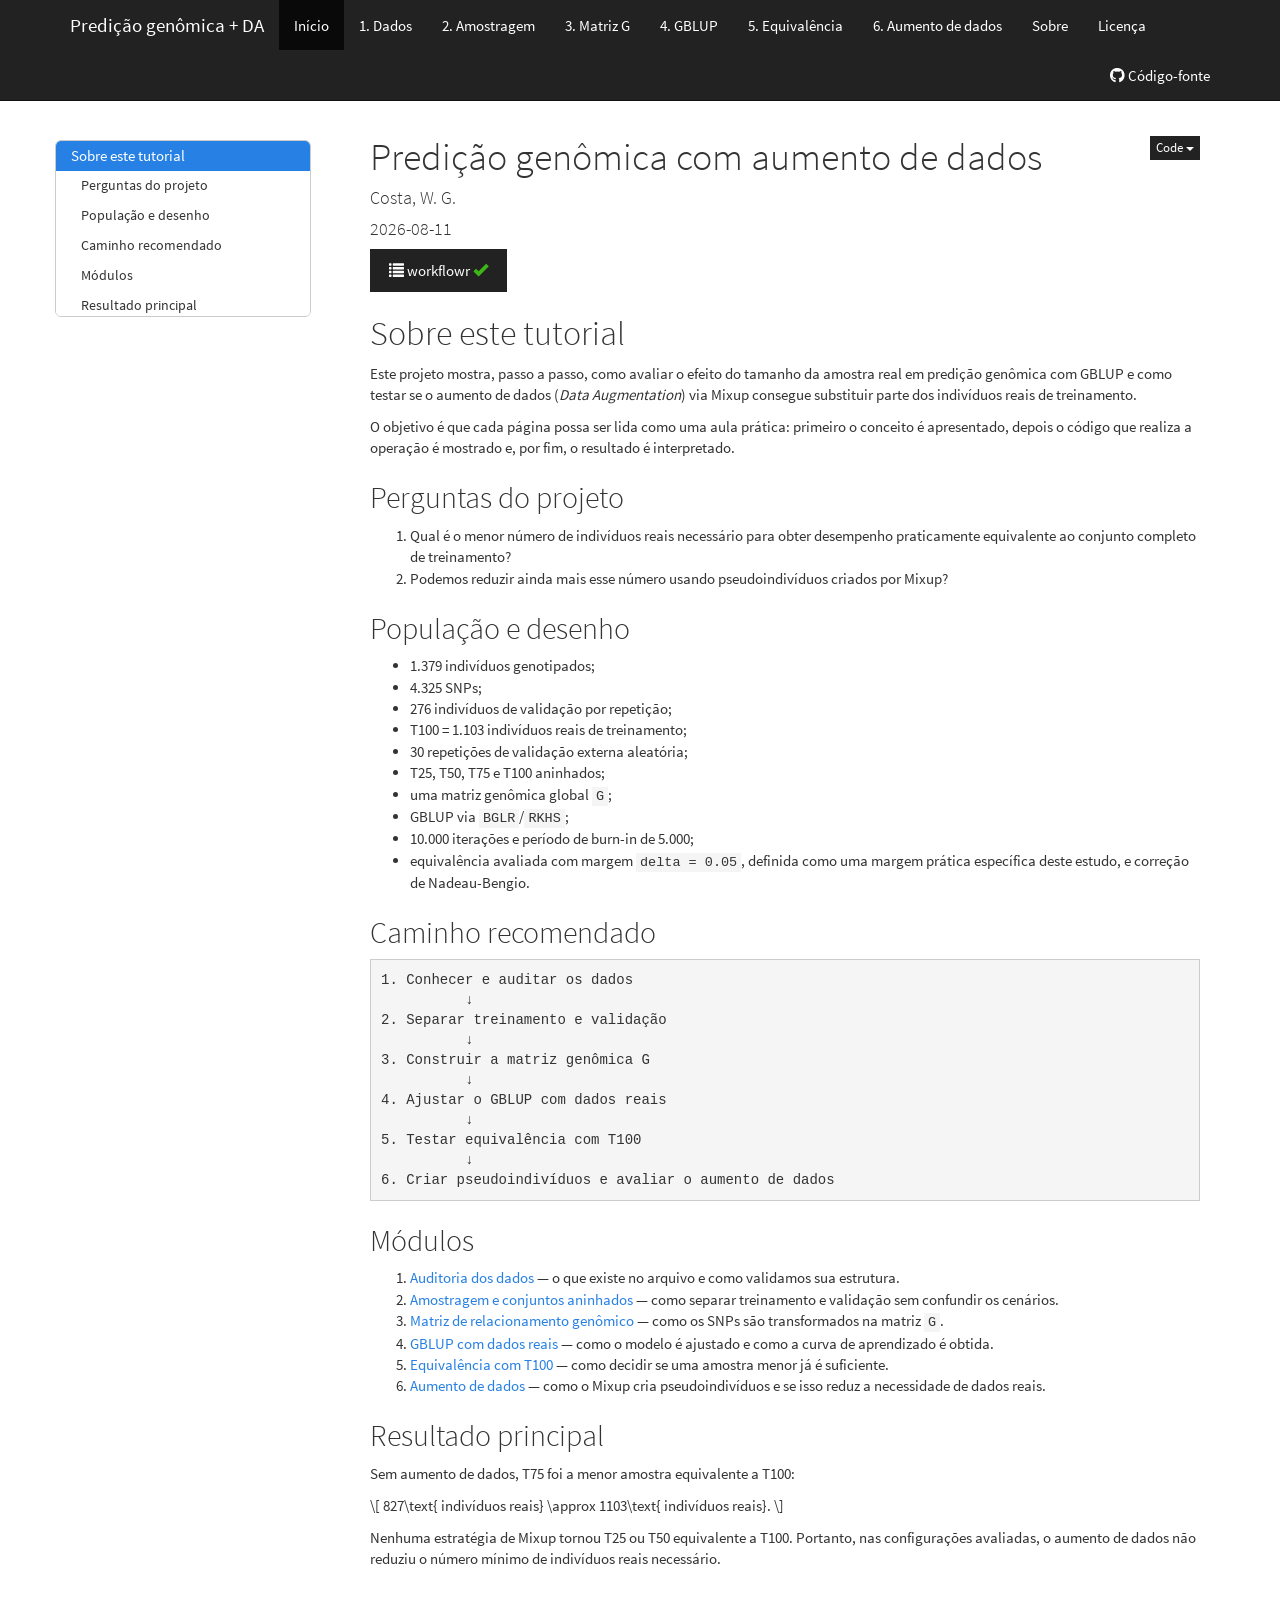
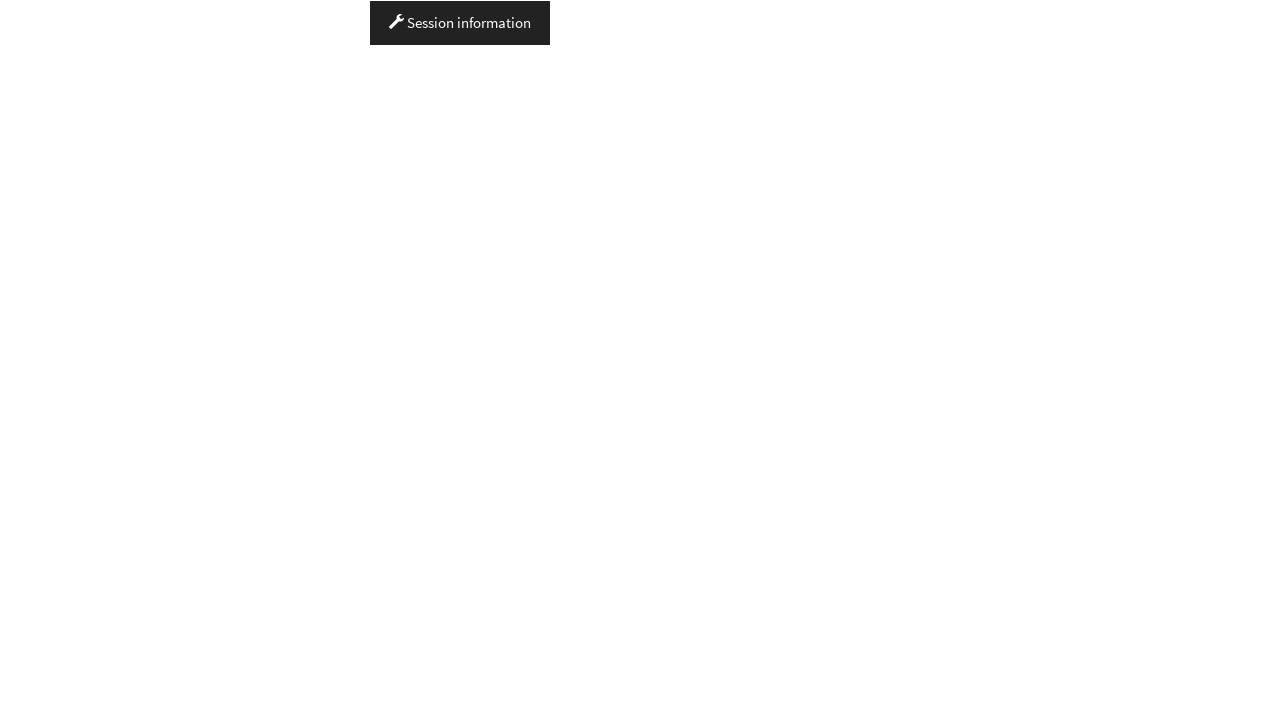
==== commit db45d13e: "Publish revised tutorial site" ====
--- a/docs/index.html
+++ b/docs/index.html
@@ -13,7 +13,7 @@
 
 <meta name="date" content="2026-08-11" />
 
-<title>Genomic Prediction with Data Augmentation</title>
+<title>Predição genômica com aumento de dados</title>
 
 <script src="site_libs/header-attrs-2.30/header-attrs.js"></script>
 <script src="site_libs/jquery-3.6.0/jquery-3.6.0.min.js"></script>
@@ -340,12 +340,12 @@
         <span class="icon-bar"></span>
         <span class="icon-bar"></span>
       </button>
-      <a class="navbar-brand" href="index.html">Genomic prediction + DA</a>
+      <a class="navbar-brand" href="index.html">Predição genômica + DA</a>
     </div>
     <div id="navbar" class="navbar-collapse collapse">
       <ul class="nav navbar-nav">
         <li>
-  <a href="index.html">Home</a>
+  <a href="index.html">Início</a>
 </li>
 <li>
   <a href="01_data_audit.html">1. Dados</a>
@@ -363,10 +363,13 @@
   <a href="05_equivalence.html">5. Equivalência</a>
 </li>
 <li>
-  <a href="06_data_augmentation.html">6. Data Augmentation</a>
+  <a href="06_data_augmentation.html">6. Aumento de dados</a>
 </li>
 <li>
-  <a href="about.html">About</a>
+  <a href="about.html">Sobre</a>
+</li>
+<li>
+  <a href="license.html">Licença</a>
 </li>
       </ul>
       <ul class="nav navbar-nav navbar-right">
@@ -374,7 +377,7 @@
   <a href="https://github.com/WevertonGomesCosta/genomic-prediction-data-augmentation">
     <span class="fa fa-github"></span>
      
-    Source
+    Código-fonte
   </a>
 </li>
       </ul>
@@ -396,8 +399,7 @@
 
 
 
-<h1 class="title toc-ignore">Genomic Prediction with Data
-Augmentation</h1>
+<h1 class="title toc-ignore">Predição genômica com aumento de dados</h1>
 <h4 class="author">Costa, W. G.</h4>
 <h4 class="date">2026-08-11</h4>
 
@@ -560,15 +562,15 @@
 <div class="panel panel-default">
 <div class="panel-heading">
 <p class="panel-title">
-<a data-toggle="collapse" data-parent="#workflowr-checks" href="#strongRepositoryversionstrongahrefhttpsgithubcomWevertonGomesCostagenomicpredictiondataaugmentationtree94cb60b8fceb4c7967187316b02d81f136d801c1targetblank94cb60ba">
+<a data-toggle="collapse" data-parent="#workflowr-checks" href="#strongRepositoryversionstrongahrefhttpsgithubcomWevertonGomesCostagenomicpredictiondataaugmentationtree8882e17925ebda15e830b9767f2d76126b5caf78targetblank8882e17a">
 <span class="glyphicon glyphicon-ok text-success"
 aria-hidden="true"></span> <strong>Repository version:</strong>
-<a href="https://github.com/WevertonGomesCosta/genomic-prediction-data-augmentation/tree/94cb60b8fceb4c7967187316b02d81f136d801c1" target="_blank">94cb60b</a>
+<a href="https://github.com/WevertonGomesCosta/genomic-prediction-data-augmentation/tree/8882e17925ebda15e830b9767f2d76126b5caf78" target="_blank">8882e17</a>
 </a>
 </p>
 </div>
 <div
-id="strongRepositoryversionstrongahrefhttpsgithubcomWevertonGomesCostagenomicpredictiondataaugmentationtree94cb60b8fceb4c7967187316b02d81f136d801c1targetblank94cb60ba"
+id="strongRepositoryversionstrongahrefhttpsgithubcomWevertonGomesCostagenomicpredictiondataaugmentationtree8882e17925ebda15e830b9767f2d76126b5caf78targetblank8882e17a"
 class="panel-collapse collapse">
 <div class="panel-body">
 <p>
@@ -578,7 +580,7 @@
 </p>
 <p>
 The results in this page were generated with repository version
-<a href="https://github.com/WevertonGomesCosta/genomic-prediction-data-augmentation/tree/94cb60b8fceb4c7967187316b02d81f136d801c1" target="_blank">94cb60b</a>.
+<a href="https://github.com/WevertonGomesCosta/genomic-prediction-data-augmentation/tree/8882e17925ebda15e830b9767f2d76126b5caf78" target="_blank">8882e17</a>.
 See the <em>Past versions</em> tab to see a history of the changes made
 to the R Markdown and HTML files.
 </p>
@@ -601,14 +603,8 @@
     Ignored:    output/02_splits_mestre_30rep.rds
     Ignored:    output/03_genomic_objects.rds
     Ignored:    output/checkpoints/06_da_progress.csv
+    Ignored:    output/figures/
     Ignored:    varE.dat
-
-Untracked files:
-    Untracked:  results/01_data_audit.csv
-    Untracked:  results/02_splits_summary.csv
-    Untracked:  results/06_da_equivalence_vs_T100.csv
-    Untracked:  results/06_da_results.csv
-    Untracked:  results/06_da_vs_same_real.csv
 
 </code></pre>
 <p>
@@ -657,6 +653,40 @@
 Rmd
 </td>
 <td>
+<a href="https://github.com/WevertonGomesCosta/genomic-prediction-data-augmentation/blob/4a64bf5db78763d4b9b1cd7a31b766958712331a/analysis/index.Rmd" target="_blank">4a64bf5</a>
+</td>
+<td>
+Weverton Gomes da Costa
+</td>
+<td>
+2026-08-11
+</td>
+<td>
+Use Portuguese on tutorial home page
+</td>
+</tr>
+<tr>
+<td>
+html
+</td>
+<td>
+<a href="https://rawcdn.githack.com/WevertonGomesCosta/genomic-prediction-data-augmentation/d32edc6ed8258adf2f831660fd3d0f69f4caf78e/docs/index.html" target="_blank">d32edc6</a>
+</td>
+<td>
+WevertonGomesCosta
+</td>
+<td>
+2026-08-11
+</td>
+<td>
+Publish workflowr tutorial site
+</td>
+</tr>
+<tr>
+<td>
+Rmd
+</td>
+<td>
 <a href="https://github.com/WevertonGomesCosta/genomic-prediction-data-augmentation/blob/5634354421e84f0a44b0f58dccf683b0b832b206/analysis/index.Rmd" target="_blank">5634354</a>
 </td>
 <td>
@@ -696,9 +726,9 @@
 <div id="sobre-este-tutorial" class="section level1">
 <h1>Sobre este tutorial</h1>
 <p>Este projeto mostra, passo a passo, como avaliar o efeito do tamanho
-da amostra real em predição genômica com GBLUP e como testar se Data
-Augmentation via Mixup consegue substituir parte dos indivíduos reais de
-treinamento.</p>
+da amostra real em predição genômica com GBLUP e como testar se o
+aumento de dados (<em>Data Augmentation</em>) via Mixup consegue
+substituir parte dos indivíduos reais de treinamento.</p>
 <p>O objetivo é que cada página possa ser lida como uma aula prática:
 primeiro o conceito é apresentado, depois o código que realiza a
 operação é mostrado e, por fim, o resultado é interpretado.</p>
@@ -719,13 +749,14 @@
 <li>4.325 SNPs;</li>
 <li>276 indivíduos de validação por repetição;</li>
 <li>T100 = 1.103 indivíduos reais de treinamento;</li>
-<li>30 repetições de holdout aleatório;</li>
+<li>30 repetições de validação externa aleatória;</li>
 <li>T25, T50, T75 e T100 aninhados;</li>
 <li>uma matriz genômica global <code>G</code>;</li>
 <li>GBLUP via <code>BGLR</code>/<code>RKHS</code>;</li>
-<li>10.000 iterações e burn-in de 5.000;</li>
-<li>equivalência avaliada com margem <code>delta = 0.05</code> e
-correção de Nadeau-Bengio.</li>
+<li>10.000 iterações e período de burn-in de 5.000;</li>
+<li>equivalência avaliada com margem <code>delta = 0.05</code>, definida
+como uma margem prática específica deste estudo, e correção de
+Nadeau-Bengio.</li>
 </ul>
 </div>
 <div id="caminho-recomendado" class="section level2">
@@ -740,7 +771,7 @@
           ↓
 5. Testar equivalência com T100
           ↓
-6. Criar pseudoindivíduos e avaliar o Data Augmentation</code></pre>
+6. Criar pseudoindivíduos e avaliar o aumento de dados</code></pre>
 </div>
 <div id="módulos" class="section level2">
 <h2>Módulos</h2>
@@ -757,20 +788,19 @@
 modelo é ajustado e como a curva de aprendizado é obtida.</li>
 <li><a href="05_equivalence.html">Equivalência com T100</a> — como
 decidir se uma amostra menor já é suficiente.</li>
-<li><a href="06_data_augmentation.html">Data Augmentation</a> — como o
+<li><a href="06_data_augmentation.html">Aumento de dados</a> — como o
 Mixup cria pseudoindivíduos e se isso reduz a necessidade de dados
 reais.</li>
 </ol>
 </div>
 <div id="resultado-principal" class="section level2">
 <h2>Resultado principal</h2>
-<p>Sem Data Augmentation, T75 foi a menor amostra equivalente a
-T100:</p>
+<p>Sem aumento de dados, T75 foi a menor amostra equivalente a T100:</p>
 <p><span class="math display">\[
 827\text{ indivíduos reais} \approx 1103\text{ indivíduos reais}.
 \]</span></p>
 <p>Nenhuma estratégia de Mixup tornou T25 ou T50 equivalente a T100.
-Portanto, nas configurações avaliadas, o Data Augmentation não reduziu o
+Portanto, nas configurações avaliadas, o aumento de dados não reduziu o
 número mínimo de indivíduos reais necessário.</p>
 <br>
 <p>
@@ -819,7 +849,7 @@
 </div>
 </div>
 
-<div id="rmd-source-code">[base64]/[base64]</div>
+<div id="rmd-source-code">[base64]/[base64]</div>
 
 <!-- Adjust MathJax settings so that all math formulae are shown using
 TeX fonts only; see
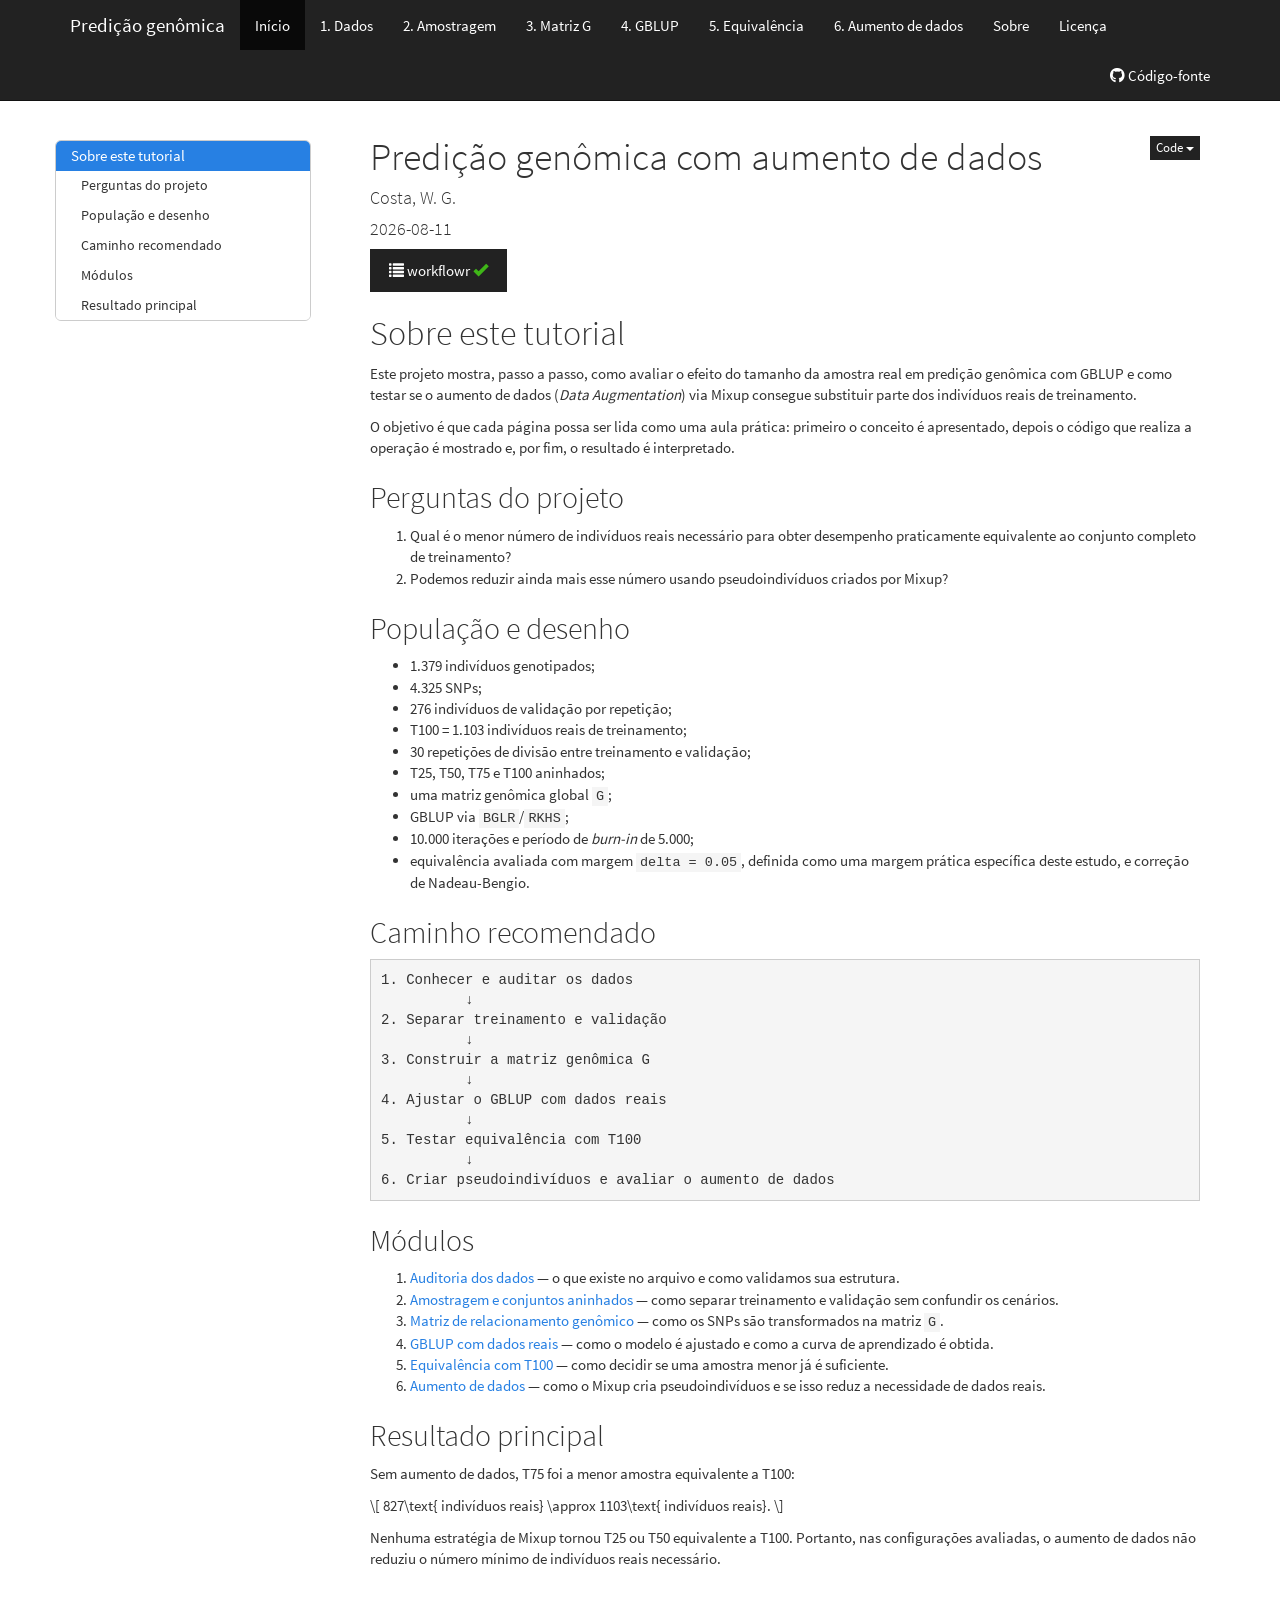
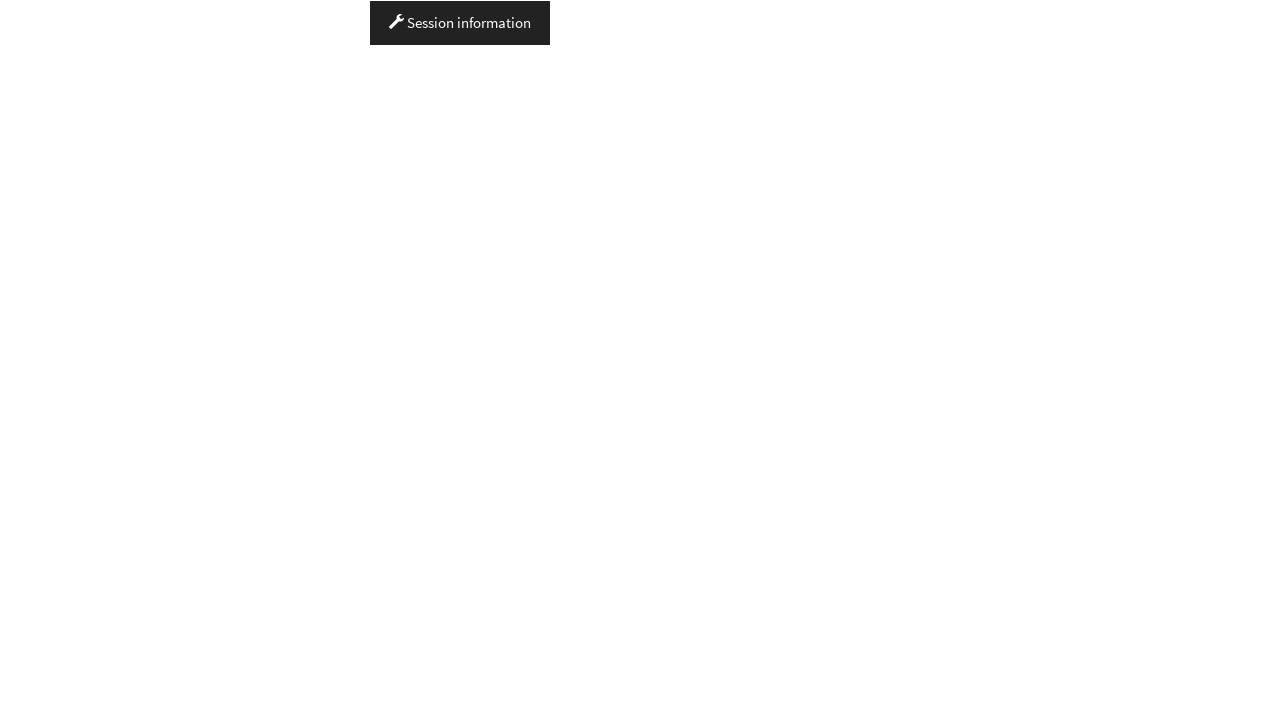
==== commit 28d4e988: "Publish tutorial didactic revisions" ====
--- a/docs/index.html
+++ b/docs/index.html
@@ -340,7 +340,7 @@
         <span class="icon-bar"></span>
         <span class="icon-bar"></span>
       </button>
-      <a class="navbar-brand" href="index.html">Predição genômica + DA</a>
+      <a class="navbar-brand" href="index.html">Predição genômica</a>
     </div>
     <div id="navbar" class="navbar-collapse collapse">
       <ul class="nav navbar-nav">
@@ -562,15 +562,15 @@
 <div class="panel panel-default">
 <div class="panel-heading">
 <p class="panel-title">
-<a data-toggle="collapse" data-parent="#workflowr-checks" href="#strongRepositoryversionstrongahrefhttpsgithubcomWevertonGomesCostagenomicpredictiondataaugmentationtree8882e17925ebda15e830b9767f2d76126b5caf78targetblank8882e17a">
+<a data-toggle="collapse" data-parent="#workflowr-checks" href="#strongRepositoryversionstrongahrefhttpsgithubcomWevertonGomesCostagenomicpredictiondataaugmentationtree8e6d035ac27d2ad8f6a7fa959e463a7a10cf85f3targetblank8e6d035a">
 <span class="glyphicon glyphicon-ok text-success"
 aria-hidden="true"></span> <strong>Repository version:</strong>
-<a href="https://github.com/WevertonGomesCosta/genomic-prediction-data-augmentation/tree/8882e17925ebda15e830b9767f2d76126b5caf78" target="_blank">8882e17</a>
+<a href="https://github.com/WevertonGomesCosta/genomic-prediction-data-augmentation/tree/8e6d035ac27d2ad8f6a7fa959e463a7a10cf85f3" target="_blank">8e6d035</a>
 </a>
 </p>
 </div>
 <div
-id="strongRepositoryversionstrongahrefhttpsgithubcomWevertonGomesCostagenomicpredictiondataaugmentationtree8882e17925ebda15e830b9767f2d76126b5caf78targetblank8882e17a"
+id="strongRepositoryversionstrongahrefhttpsgithubcomWevertonGomesCostagenomicpredictiondataaugmentationtree8e6d035ac27d2ad8f6a7fa959e463a7a10cf85f3targetblank8e6d035a"
 class="panel-collapse collapse">
 <div class="panel-body">
 <p>
@@ -580,7 +580,7 @@
 </p>
 <p>
 The results in this page were generated with repository version
-<a href="https://github.com/WevertonGomesCosta/genomic-prediction-data-augmentation/tree/8882e17925ebda15e830b9767f2d76126b5caf78" target="_blank">8882e17</a>.
+<a href="https://github.com/WevertonGomesCosta/genomic-prediction-data-augmentation/tree/8e6d035ac27d2ad8f6a7fa959e463a7a10cf85f3" target="_blank">8e6d035</a>.
 See the <em>Past versions</em> tab to see a history of the changes made
 to the R Markdown and HTML files.
 </p>
@@ -597,6 +597,7 @@
 Ignored files:
     Ignored:    .Rproj.user/
     Ignored:    ETA_1_varU.dat
+    Ignored:    data/artigo_submissãoCBA_26_1_nias_licae_.pdf
     Ignored:    data/dados_gblup.csv
     Ignored:    mu.dat
     Ignored:    output/01_data_objects.rds
@@ -653,6 +654,40 @@
 Rmd
 </td>
 <td>
+<a href="https://github.com/WevertonGomesCosta/genomic-prediction-data-augmentation/blob/3174cb133b6cc95ab58cd3403aba05e072679ab8/analysis/index.Rmd" target="_blank">3174cb1</a>
+</td>
+<td>
+Weverton Gomes da Costa
+</td>
+<td>
+2026-08-11
+</td>
+<td>
+Align tutorial home terminology
+</td>
+</tr>
+<tr>
+<td>
+html
+</td>
+<td>
+<a href="https://rawcdn.githack.com/WevertonGomesCosta/genomic-prediction-data-augmentation/db45d13e26a47d0fb6981c58229aad355d09def9/docs/index.html" target="_blank">db45d13</a>
+</td>
+<td>
+WevertonGomesCosta
+</td>
+<td>
+2026-08-11
+</td>
+<td>
+Publish revised tutorial site
+</td>
+</tr>
+<tr>
+<td>
+Rmd
+</td>
+<td>
 <a href="https://github.com/WevertonGomesCosta/genomic-prediction-data-augmentation/blob/4a64bf5db78763d4b9b1cd7a31b766958712331a/analysis/index.Rmd" target="_blank">4a64bf5</a>
 </td>
 <td>
@@ -749,11 +784,11 @@
 <li>4.325 SNPs;</li>
 <li>276 indivíduos de validação por repetição;</li>
 <li>T100 = 1.103 indivíduos reais de treinamento;</li>
-<li>30 repetições de validação externa aleatória;</li>
+<li>30 repetições de divisão entre treinamento e validação;</li>
 <li>T25, T50, T75 e T100 aninhados;</li>
 <li>uma matriz genômica global <code>G</code>;</li>
 <li>GBLUP via <code>BGLR</code>/<code>RKHS</code>;</li>
-<li>10.000 iterações e período de burn-in de 5.000;</li>
+<li>10.000 iterações e período de <em>burn-in</em> de 5.000;</li>
 <li>equivalência avaliada com margem <code>delta = 0.05</code>, definida
 como uma margem prática específica deste estudo, e correção de
 Nadeau-Bengio.</li>
@@ -849,7 +884,7 @@
 </div>
 </div>
 
-<div id="rmd-source-code">[base64]/[base64]</div>
+<div id="rmd-source-code">[base64]/[base64]</div>
 
 <!-- Adjust MathJax settings so that all math formulae are shown using
 TeX fonts only; see
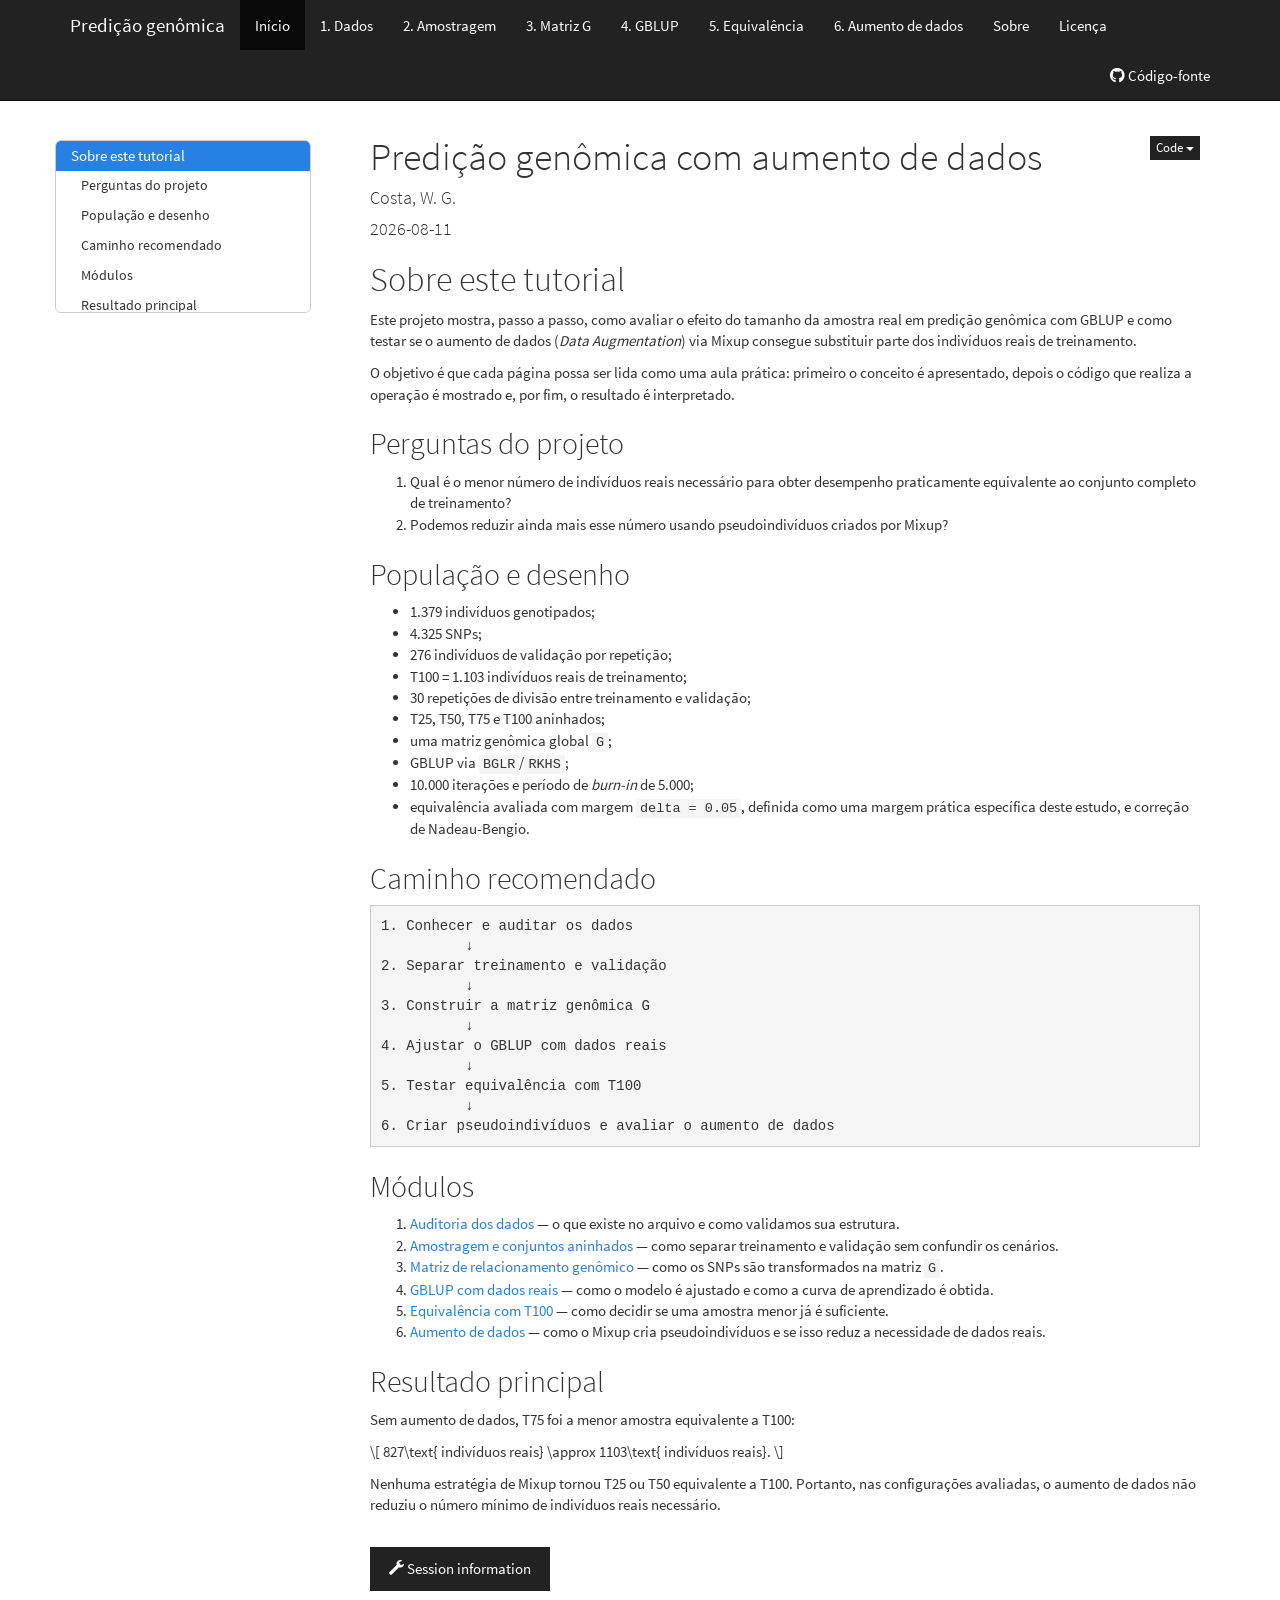
==== commit 2790c2ab: "Publish clean workflowr tutorial pages" ====
--- a/docs/index.html
+++ b/docs/index.html
@@ -406,358 +406,6 @@
 </div>
 
 
-<p>
-<button type="button" class="btn btn-default btn-workflowr btn-workflowr-report" data-toggle="collapse" data-target="#workflowr-report">
-<span class="glyphicon glyphicon-list" aria-hidden="true"></span>
-workflowr <span class="glyphicon glyphicon-ok text-success"
-aria-hidden="true"></span>
-</button>
-</p>
-<div id="workflowr-report" class="collapse">
-<ul class="nav nav-tabs">
-<li class="active">
-<a data-toggle="tab" href="#summary">Summary</a>
-</li>
-<li>
-<a data-toggle="tab" href="#checks"> Checks <span
-class="glyphicon glyphicon-ok text-success" aria-hidden="true"></span>
-</a>
-</li>
-<li>
-<a data-toggle="tab" href="#versions">Past versions</a>
-</li>
-</ul>
-<div class="tab-content">
-<div id="summary" class="tab-pane fade in active">
-<p>
-<strong>Last updated:</strong> 2026-08-11
-</p>
-<p>
-<strong>Checks:</strong> <span
-class="glyphicon glyphicon-ok text-success" aria-hidden="true"></span> 7
-<span class="glyphicon glyphicon-exclamation-sign text-danger"
-aria-hidden="true"></span> 0
-</p>
-<p>
-<strong>Knit directory:</strong>
-<code>genomic-prediction-data-augmentation/</code> <span
-class="glyphicon glyphicon-question-sign" aria-hidden="true"
-title="This is the local directory in which the code in this file was executed.">
-</span>
-</p>
-<p>
-This reproducible <a href="https://rmarkdown.rstudio.com">R Markdown</a>
-analysis was created with <a
-  href="https://github.com/workflowr/workflowr">workflowr</a> (version
-1.7.2). The <em>Checks</em> tab describes the reproducibility checks
-that were applied when the results were created. The <em>Past
-versions</em> tab lists the development history.
-</p>
-<hr>
-</div>
-<div id="checks" class="tab-pane fade">
-<div id="workflowr-checks" class="panel-group">
-<div class="panel panel-default">
-<div class="panel-heading">
-<p class="panel-title">
-<a data-toggle="collapse" data-parent="#workflowr-checks" href="#strongRMarkdownfilestronguptodate">
-<span class="glyphicon glyphicon-ok text-success"
-aria-hidden="true"></span> <strong>R Markdown file:</strong> up-to-date
-</a>
-</p>
-</div>
-<div id="strongRMarkdownfilestronguptodate"
-class="panel-collapse collapse">
-<div class="panel-body">
-<p>Great! Since the R Markdown file has been committed to the Git
-repository, you know the exact version of the code that produced these
-results.</p>
-</div>
-</div>
-</div>
-<div class="panel panel-default">
-<div class="panel-heading">
-<p class="panel-title">
-<a data-toggle="collapse" data-parent="#workflowr-checks" href="#strongEnvironmentstrongempty">
-<span class="glyphicon glyphicon-ok text-success"
-aria-hidden="true"></span> <strong>Environment:</strong> empty </a>
-</p>
-</div>
-<div id="strongEnvironmentstrongempty" class="panel-collapse collapse">
-<div class="panel-body">
-<p>Great job! The global environment was empty. Objects defined in the
-global environment can affect the analysis in your R Markdown file in
-unknown ways. For reproduciblity it’s best to always run the code in an
-empty environment.</p>
-</div>
-</div>
-</div>
-<div class="panel panel-default">
-<div class="panel-heading">
-<p class="panel-title">
-<a data-toggle="collapse" data-parent="#workflowr-checks" href="#strongSeedstrongcodesetseed20260810code">
-<span class="glyphicon glyphicon-ok text-success"
-aria-hidden="true"></span> <strong>Seed:</strong>
-<code>set.seed(20260810)</code> </a>
-</p>
-</div>
-<div id="strongSeedstrongcodesetseed20260810code"
-class="panel-collapse collapse">
-<div class="panel-body">
-<p>The command <code>set.seed(20260810)</code> was run prior to running
-the code in the R Markdown file. Setting a seed ensures that any results
-that rely on randomness, e.g. subsampling or permutations, are
-reproducible.</p>
-</div>
-</div>
-</div>
-<div class="panel panel-default">
-<div class="panel-heading">
-<p class="panel-title">
-<a data-toggle="collapse" data-parent="#workflowr-checks" href="#strongSessioninformationstrongrecorded">
-<span class="glyphicon glyphicon-ok text-success"
-aria-hidden="true"></span> <strong>Session information:</strong>
-recorded </a>
-</p>
-</div>
-<div id="strongSessioninformationstrongrecorded"
-class="panel-collapse collapse">
-<div class="panel-body">
-<p>Great job! Recording the operating system, R version, and package
-versions is critical for reproducibility.</p>
-</div>
-</div>
-</div>
-<div class="panel panel-default">
-<div class="panel-heading">
-<p class="panel-title">
-<a data-toggle="collapse" data-parent="#workflowr-checks" href="#strongCachestrongnone">
-<span class="glyphicon glyphicon-ok text-success"
-aria-hidden="true"></span> <strong>Cache:</strong> none </a>
-</p>
-</div>
-<div id="strongCachestrongnone" class="panel-collapse collapse">
-<div class="panel-body">
-<p>Nice! There were no cached chunks for this analysis, so you can be
-confident that you successfully produced the results during this
-run.</p>
-</div>
-</div>
-</div>
-<div class="panel panel-default">
-<div class="panel-heading">
-<p class="panel-title">
-<a data-toggle="collapse" data-parent="#workflowr-checks" href="#strongFilepathsstrongrelative">
-<span class="glyphicon glyphicon-ok text-success"
-aria-hidden="true"></span> <strong>File paths:</strong> relative </a>
-</p>
-</div>
-<div id="strongFilepathsstrongrelative" class="panel-collapse collapse">
-<div class="panel-body">
-<p>Great job! Using relative paths to the files within your workflowr
-project makes it easier to run your code on other machines.</p>
-</div>
-</div>
-</div>
-<div class="panel panel-default">
-<div class="panel-heading">
-<p class="panel-title">
-<a data-toggle="collapse" data-parent="#workflowr-checks" href="#strongRepositoryversionstrongahrefhttpsgithubcomWevertonGomesCostagenomicpredictiondataaugmentationtree8e6d035ac27d2ad8f6a7fa959e463a7a10cf85f3targetblank8e6d035a">
-<span class="glyphicon glyphicon-ok text-success"
-aria-hidden="true"></span> <strong>Repository version:</strong>
-<a href="https://github.com/WevertonGomesCosta/genomic-prediction-data-augmentation/tree/8e6d035ac27d2ad8f6a7fa959e463a7a10cf85f3" target="_blank">8e6d035</a>
-</a>
-</p>
-</div>
-<div
-id="strongRepositoryversionstrongahrefhttpsgithubcomWevertonGomesCostagenomicpredictiondataaugmentationtree8e6d035ac27d2ad8f6a7fa959e463a7a10cf85f3targetblank8e6d035a"
-class="panel-collapse collapse">
-<div class="panel-body">
-<p>
-Great! You are using Git for version control. Tracking code development
-and connecting the code version to the results is critical for
-reproducibility.
-</p>
-<p>
-The results in this page were generated with repository version
-<a href="https://github.com/WevertonGomesCosta/genomic-prediction-data-augmentation/tree/8e6d035ac27d2ad8f6a7fa959e463a7a10cf85f3" target="_blank">8e6d035</a>.
-See the <em>Past versions</em> tab to see a history of the changes made
-to the R Markdown and HTML files.
-</p>
-<p>
-Note that you need to be careful to ensure that all relevant files for
-the analysis have been committed to Git prior to generating the results
-(you can use <code>wflow_publish</code> or
-<code>wflow_git_commit</code>). workflowr only checks the R Markdown
-file, but you know if there are other scripts or data files that it
-depends on. Below is the status of the Git repository when the results
-were generated:
-</p>
-<pre><code>
-Ignored files:
-    Ignored:    .Rproj.user/
-    Ignored:    ETA_1_varU.dat
-    Ignored:    data/artigo_submissãoCBA_26_1_nias_licae_.pdf
-    Ignored:    data/dados_gblup.csv
-    Ignored:    mu.dat
-    Ignored:    output/01_data_objects.rds
-    Ignored:    output/02_splits_mestre_30rep.rds
-    Ignored:    output/03_genomic_objects.rds
-    Ignored:    output/checkpoints/06_da_progress.csv
-    Ignored:    output/figures/
-    Ignored:    varE.dat
-
-</code></pre>
-<p>
-Note that any generated files, e.g. HTML, png, CSS, etc., are not
-included in this status report because it is ok for generated content to
-have uncommitted changes.
-</p>
-</div>
-</div>
-</div>
-</div>
-<hr>
-</div>
-<div id="versions" class="tab-pane fade">
-<p>
-These are the previous versions of the repository in which changes were
-made to the R Markdown (<code>analysis/index.Rmd</code>) and HTML
-(<code>docs/index.html</code>) files. If you’ve configured a remote Git
-repository (see <code>?wflow_git_remote</code>), click on the hyperlinks
-in the table below to view the files as they were in that past version.
-</p>
-<div class="table-responsive">
-<table class="table table-condensed table-hover">
-<thead>
-<tr>
-<th>
-File
-</th>
-<th>
-Version
-</th>
-<th>
-Author
-</th>
-<th>
-Date
-</th>
-<th>
-Message
-</th>
-</tr>
-</thead>
-<tbody>
-<tr>
-<td>
-Rmd
-</td>
-<td>
-<a href="https://github.com/WevertonGomesCosta/genomic-prediction-data-augmentation/blob/3174cb133b6cc95ab58cd3403aba05e072679ab8/analysis/index.Rmd" target="_blank">3174cb1</a>
-</td>
-<td>
-Weverton Gomes da Costa
-</td>
-<td>
-2026-08-11
-</td>
-<td>
-Align tutorial home terminology
-</td>
-</tr>
-<tr>
-<td>
-html
-</td>
-<td>
-<a href="https://rawcdn.githack.com/WevertonGomesCosta/genomic-prediction-data-augmentation/db45d13e26a47d0fb6981c58229aad355d09def9/docs/index.html" target="_blank">db45d13</a>
-</td>
-<td>
-WevertonGomesCosta
-</td>
-<td>
-2026-08-11
-</td>
-<td>
-Publish revised tutorial site
-</td>
-</tr>
-<tr>
-<td>
-Rmd
-</td>
-<td>
-<a href="https://github.com/WevertonGomesCosta/genomic-prediction-data-augmentation/blob/4a64bf5db78763d4b9b1cd7a31b766958712331a/analysis/index.Rmd" target="_blank">4a64bf5</a>
-</td>
-<td>
-Weverton Gomes da Costa
-</td>
-<td>
-2026-08-11
-</td>
-<td>
-Use Portuguese on tutorial home page
-</td>
-</tr>
-<tr>
-<td>
-html
-</td>
-<td>
-<a href="https://rawcdn.githack.com/WevertonGomesCosta/genomic-prediction-data-augmentation/d32edc6ed8258adf2f831660fd3d0f69f4caf78e/docs/index.html" target="_blank">d32edc6</a>
-</td>
-<td>
-WevertonGomesCosta
-</td>
-<td>
-2026-08-11
-</td>
-<td>
-Publish workflowr tutorial site
-</td>
-</tr>
-<tr>
-<td>
-Rmd
-</td>
-<td>
-<a href="https://github.com/WevertonGomesCosta/genomic-prediction-data-augmentation/blob/5634354421e84f0a44b0f58dccf683b0b832b206/analysis/index.Rmd" target="_blank">5634354</a>
-</td>
-<td>
-Weverton Gomes da Costa
-</td>
-<td>
-2026-08-11
-</td>
-<td>
-Rewrite project home as guided tutorial
-</td>
-</tr>
-<tr>
-<td>
-Rmd
-</td>
-<td>
-<a href="https://github.com/WevertonGomesCosta/genomic-prediction-data-augmentation/blob/23943ae14f2be629d01ccf4d5f20e01ac95e39ee/analysis/index.Rmd" target="_blank">23943ae</a>
-</td>
-<td>
-Weverton Gomes da Costa
-</td>
-<td>
-2026-08-10
-</td>
-<td>
-Add workflowr index page
-</td>
-</tr>
-</tbody>
-</table>
-</div>
-<hr>
-</div>
-</div>
-</div>
 <div id="sobre-este-tutorial" class="section level1">
 <h1>Sobre este tutorial</h1>
 <p>Este projeto mostra, passo a passo, como avaliar o efeito do tamanho
@@ -870,16 +518,11 @@
  [9] jsonlite_2.0.0    workflowr_1.7.2   glue_1.8.0        rprojroot_2.1.1  
 [13] git2r_0.36.2      htmltools_0.5.9   httpuv_1.6.16     sass_0.4.10      
 [17] rmarkdown_2.30    evaluate_1.0.5    jquerylib_0.1.4   tibble_3.3.1     
-[21] fastmap_1.2.0     yaml_2.3.12       lifecycle_1.0.5   whisker_0.4.1    
-[25] stringr_1.6.0     compiler_4.5.1    fs_1.6.6          Rcpp_1.1.1       
-[29] pkgconfig_2.0.3   rstudioapi_0.17.1 later_1.4.4       digest_0.6.39    
-[33] R6_2.6.1          pillar_1.11.1     magrittr_2.0.4    bslib_0.9.0      
-[37] tools_4.5.1       cachem_1.1.0     </code></pre>
-</div>
-</div>
-</div>
-</div>
-</div>
+[21] fastmap_1.2.0     yaml_2.3.12       lifecycle_1.0.5   stringr_1.6.0    
+[25] compiler_4.5.1    fs_1.6.6          Rcpp_1.1.1        pkgconfig_2.0.3  
+[29] rstudioapi_0.17.1 later_1.4.4       digest_0.6.39     R6_2.6.1         
+[33] pillar_1.11.1     magrittr_2.0.4    bslib_0.9.0       tools_4.5.1      
+[37] cachem_1.1.0     </code></pre>
 </div>
 </div>
 </div>
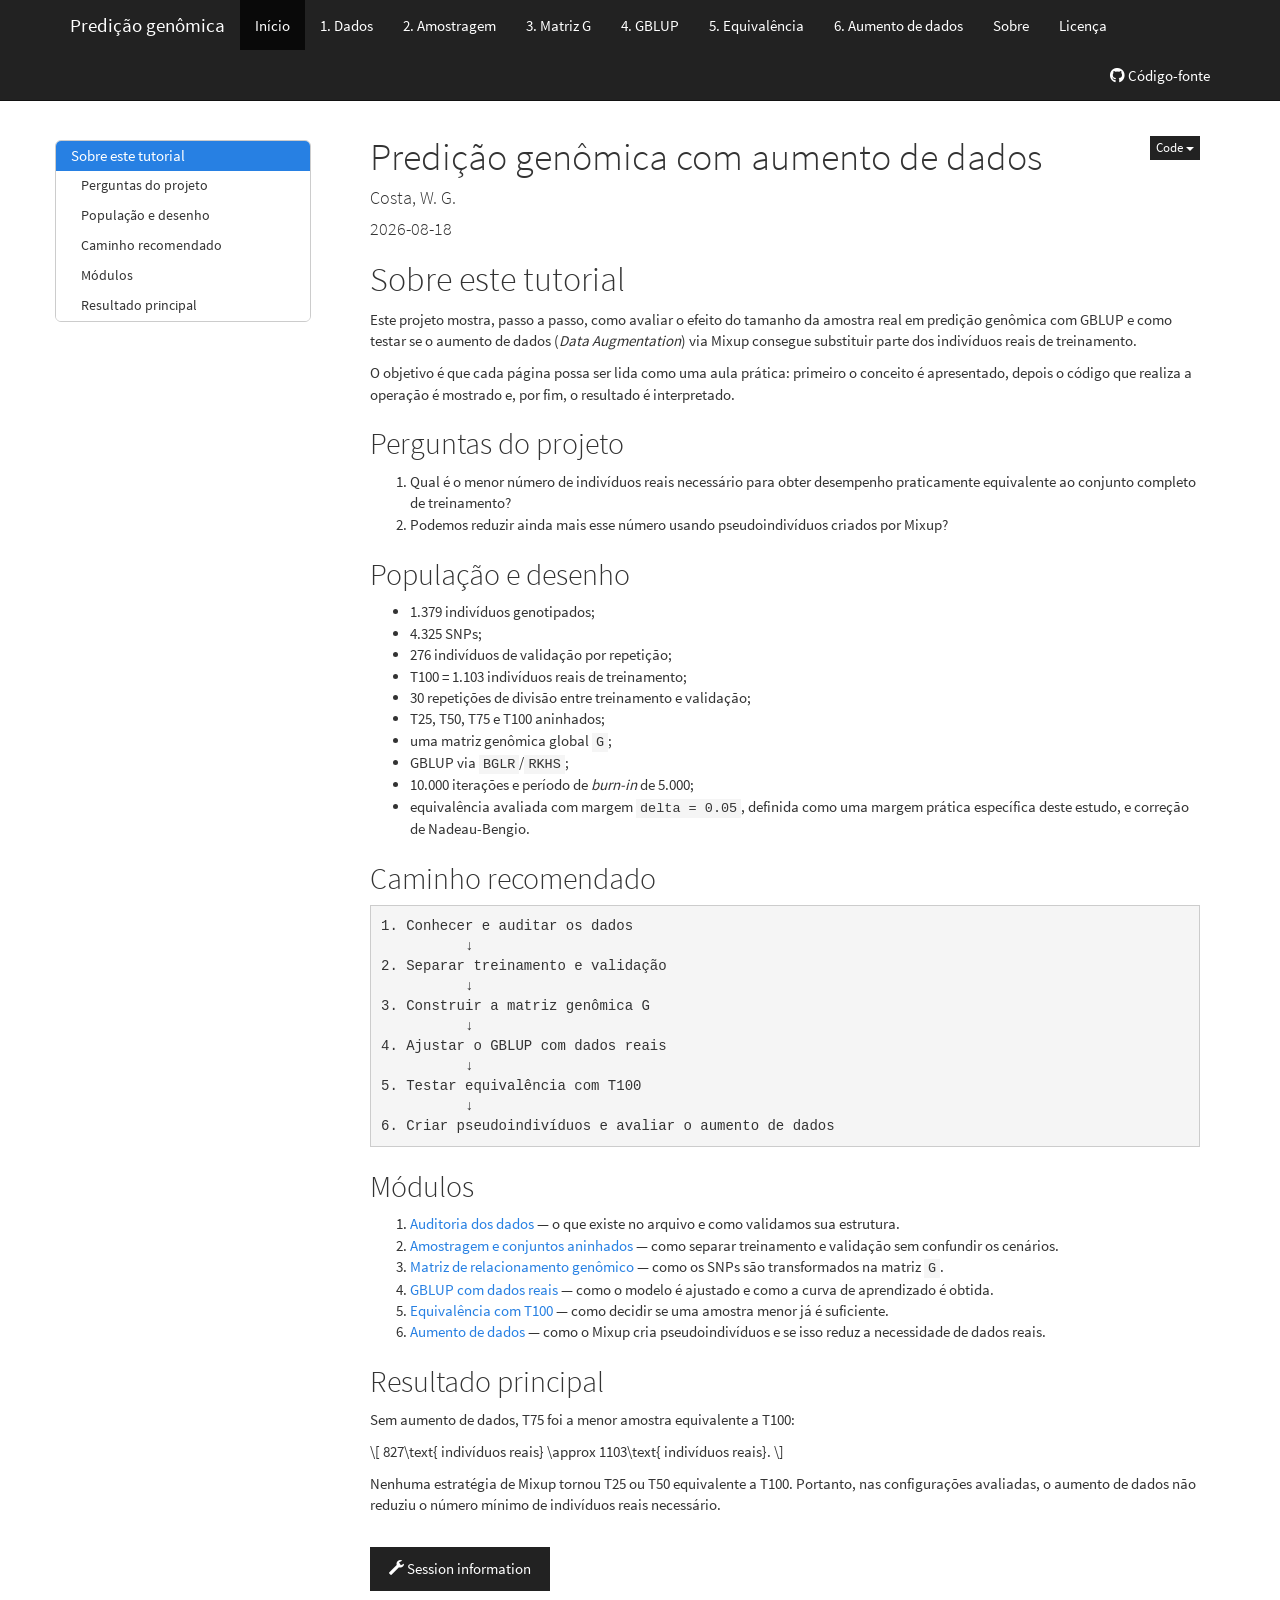
==== commit e2bcc52b: "Render workflowr site pages" ====
--- a/docs/index.html
+++ b/docs/index.html
@@ -11,7 +11,7 @@
 
 <meta name="author" content="Costa, W. G." />
 
-<meta name="date" content="2026-08-11" />
+<meta name="date" content="2026-08-18" />
 
 <title>Predição genômica com aumento de dados</title>
 
@@ -401,7 +401,7 @@
 
 <h1 class="title toc-ignore">Predição genômica com aumento de dados</h1>
 <h4 class="author">Costa, W. G.</h4>
-<h4 class="date">2026-08-11</h4>
+<h4 class="date">2026-08-18</h4>
 
 </div>
 
@@ -510,24 +510,24 @@
 tzcode source: internal
 
 attached base packages:
-[1] stats     graphics  grDevices utils     datasets  methods   base     
+[1] stats     graphics  grDevices datasets  utils     methods   base     
 
 loaded via a namespace (and not attached):
  [1] vctrs_0.7.1       cli_3.6.5         knitr_1.50        rlang_1.1.7      
- [5] xfun_0.54         stringi_1.8.7     otel_0.2.0        promises_1.5.0   
- [9] jsonlite_2.0.0    workflowr_1.7.2   glue_1.8.0        rprojroot_2.1.1  
-[13] git2r_0.36.2      htmltools_0.5.9   httpuv_1.6.16     sass_0.4.10      
-[17] rmarkdown_2.30    evaluate_1.0.5    jquerylib_0.1.4   tibble_3.3.1     
-[21] fastmap_1.2.0     yaml_2.3.12       lifecycle_1.0.5   stringr_1.6.0    
-[25] compiler_4.5.1    fs_1.6.6          Rcpp_1.1.1        pkgconfig_2.0.3  
-[29] rstudioapi_0.17.1 later_1.4.4       digest_0.6.39     R6_2.6.1         
-[33] pillar_1.11.1     magrittr_2.0.4    bslib_0.9.0       tools_4.5.1      
-[37] cachem_1.1.0     </code></pre>
-</div>
-</div>
-</div>
-
-<div id="rmd-source-code">[base64]/[base64]</div>
+ [5] xfun_0.54         stringi_1.8.7     otel_0.2.0        renv_1.1.8       
+ [9] promises_1.5.0    jsonlite_2.0.0    workflowr_1.7.2   glue_1.8.0       
+[13] rprojroot_2.1.1   git2r_0.36.2      htmltools_0.5.9   httpuv_1.6.16    
+[17] sass_0.4.10       rmarkdown_2.30    jquerylib_0.1.4   evaluate_1.0.5   
+[21] tibble_3.3.1      fastmap_1.2.0     yaml_2.3.12       lifecycle_1.0.5  
+[25] stringr_1.6.0     compiler_4.5.1    fs_1.6.6          Rcpp_1.1.2       
+[29] pkgconfig_2.0.3   rstudioapi_0.17.1 later_1.4.4       digest_0.6.39    
+[33] R6_2.6.1          pillar_1.11.1     magrittr_2.0.4    bslib_0.9.0      
+[37] tools_4.5.1       cachem_1.1.0     </code></pre>
+</div>
+</div>
+</div>
+
+<div id="rmd-source-code">[base64]/[base64]</div>
 
 <!-- Adjust MathJax settings so that all math formulae are shown using
 TeX fonts only; see
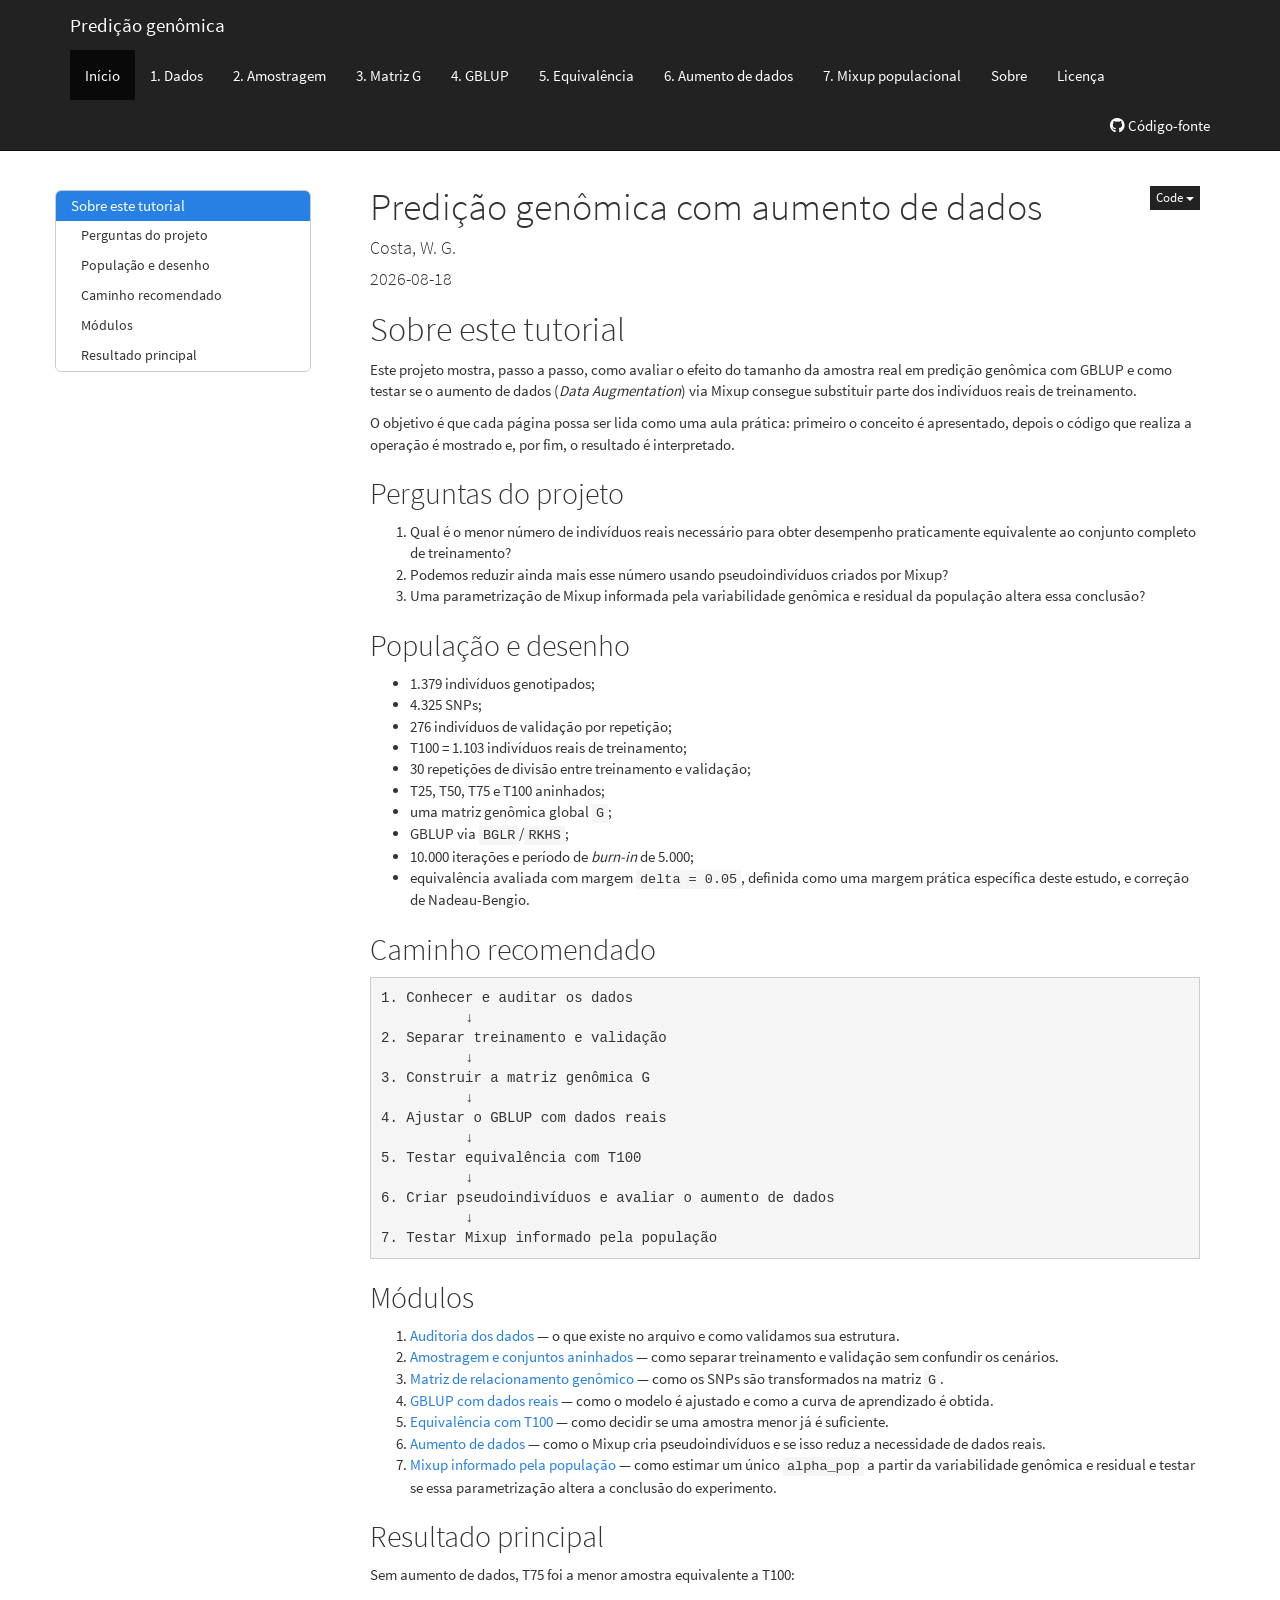
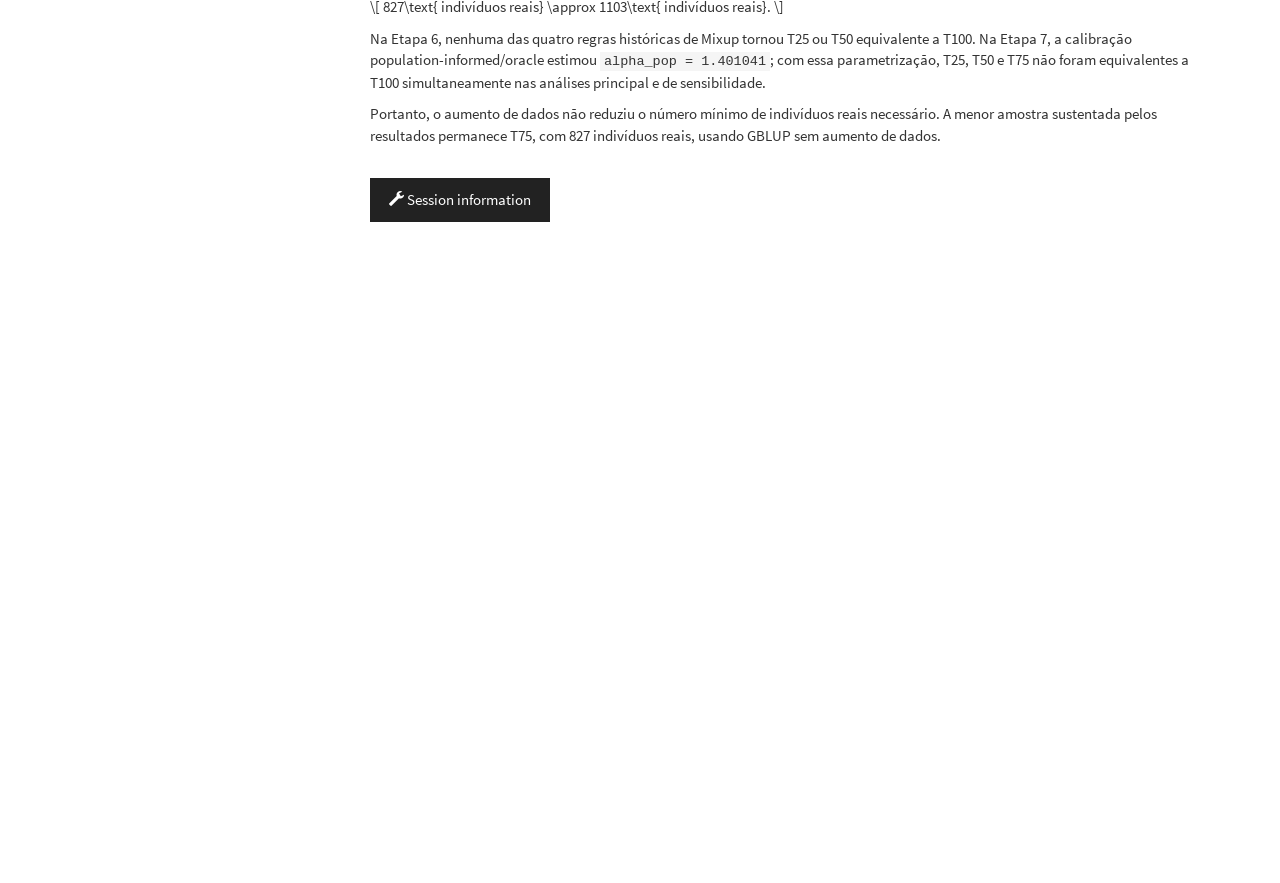
==== commit 640f68bf: "Add population-informed Mixup analysis" ====
--- a/docs/index.html
+++ b/docs/index.html
@@ -366,6 +366,9 @@
   <a href="06_data_augmentation.html">6. Aumento de dados</a>
 </li>
 <li>
+  <a href="07_population_informed_mixup.html">7. Mixup populacional</a>
+</li>
+<li>
   <a href="about.html">Sobre</a>
 </li>
 <li>
@@ -423,6 +426,8 @@
 treinamento?</li>
 <li>Podemos reduzir ainda mais esse número usando pseudoindivíduos
 criados por Mixup?</li>
+<li>Uma parametrização de Mixup informada pela variabilidade genômica e
+residual da população altera essa conclusão?</li>
 </ol>
 </div>
 <div id="população-e-desenho" class="section level2">
@@ -454,7 +459,9 @@
           ↓
 5. Testar equivalência com T100
           ↓
-6. Criar pseudoindivíduos e avaliar o aumento de dados</code></pre>
+6. Criar pseudoindivíduos e avaliar o aumento de dados
+          ↓
+7. Testar Mixup informado pela população</code></pre>
 </div>
 <div id="módulos" class="section level2">
 <h2>Módulos</h2>
@@ -474,6 +481,10 @@
 <li><a href="06_data_augmentation.html">Aumento de dados</a> — como o
 Mixup cria pseudoindivíduos e se isso reduz a necessidade de dados
 reais.</li>
+<li><a href="07_population_informed_mixup.html">Mixup informado pela
+população</a> — como estimar um único <code>alpha_pop</code> a partir da
+variabilidade genômica e residual e testar se essa parametrização altera
+a conclusão do experimento.</li>
 </ol>
 </div>
 <div id="resultado-principal" class="section level2">
@@ -482,9 +493,15 @@
 <p><span class="math display">\[
 827\text{ indivíduos reais} \approx 1103\text{ indivíduos reais}.
 \]</span></p>
-<p>Nenhuma estratégia de Mixup tornou T25 ou T50 equivalente a T100.
-Portanto, nas configurações avaliadas, o aumento de dados não reduziu o
-número mínimo de indivíduos reais necessário.</p>
+<p>Na Etapa 6, nenhuma das quatro regras históricas de Mixup tornou T25
+ou T50 equivalente a T100. Na Etapa 7, a calibração
+population-informed/oracle estimou <code>alpha_pop = 1.401041</code>;
+com essa parametrização, T25, T50 e T75 não foram equivalentes a T100
+simultaneamente nas análises principal e de sensibilidade.</p>
+<p>Portanto, o aumento de dados não reduziu o número mínimo de
+indivíduos reais necessário. A menor amostra sustentada pelos resultados
+permanece T75, com 827 indivíduos reais, usando GBLUP sem aumento de
+dados.</p>
 <br>
 <p>
 <button type="button" class="btn btn-default btn-workflowr btn-workflowr-sessioninfo" data-toggle="collapse" data-target="#workflowr-sessioninfo" style="display: block;">
@@ -527,7 +544,7 @@
 </div>
 </div>
 
-<div id="rmd-source-code">[base64]/[base64]</div>
+<div id="rmd-source-code">[base64]/[base64]/[base64]</div>
 
 <!-- Adjust MathJax settings so that all math formulae are shown using
 TeX fonts only; see
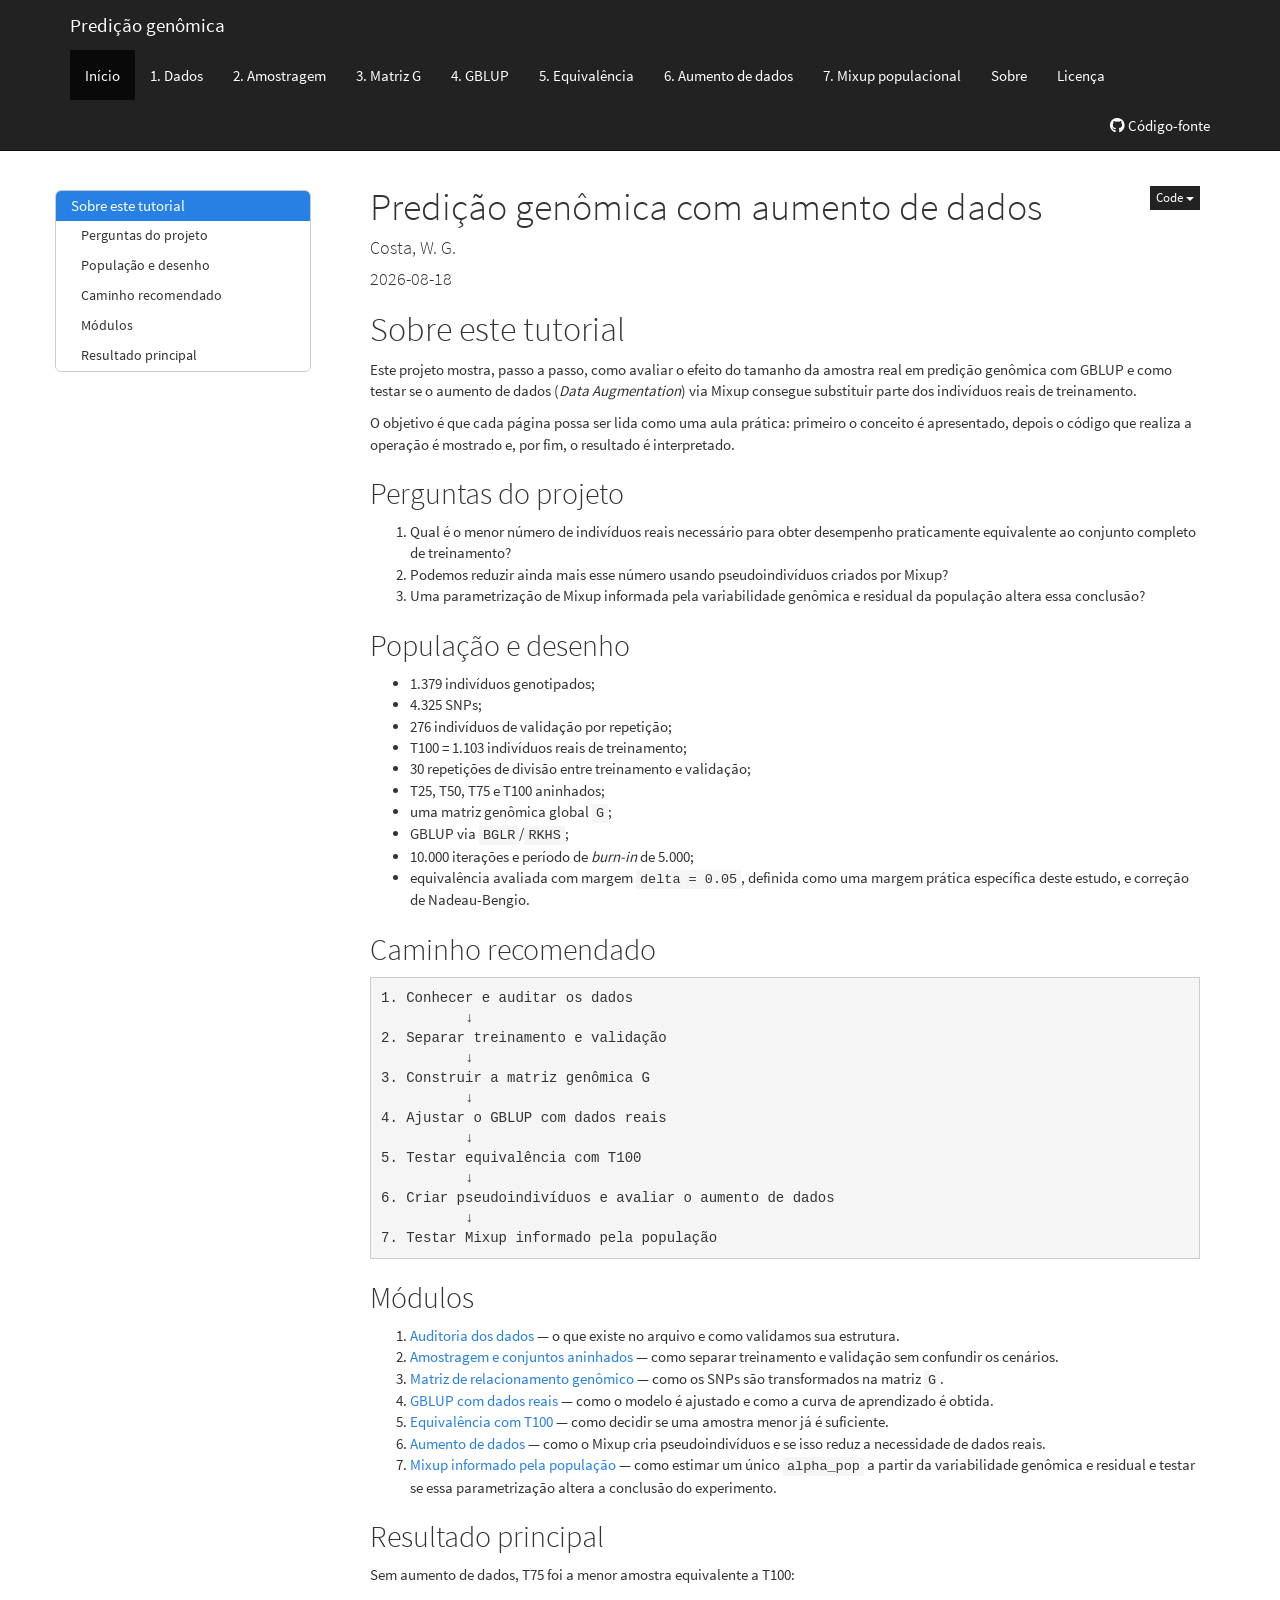
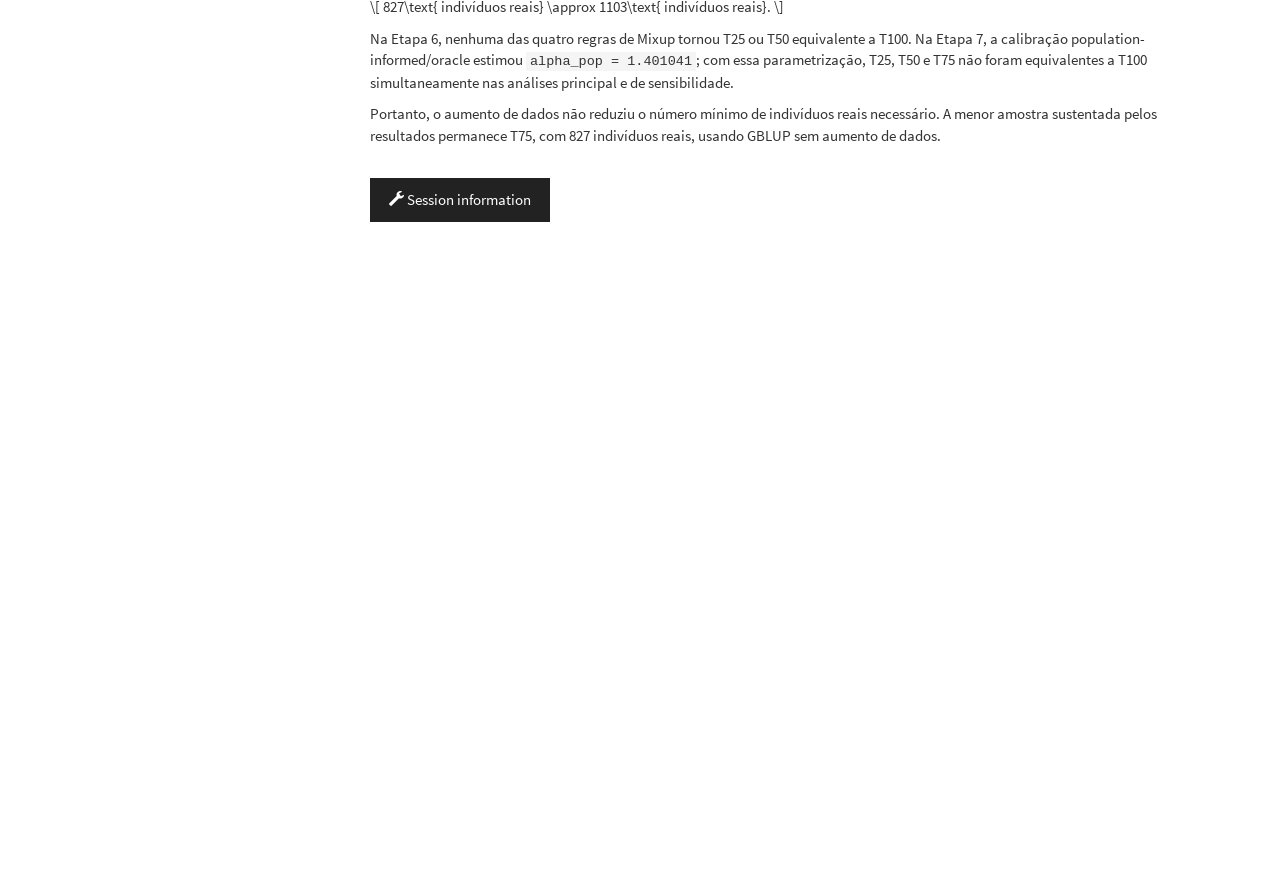
==== commit 39c1755e: "Clarify Stage 6 Mixup terminology" ====
--- a/docs/index.html
+++ b/docs/index.html
@@ -493,7 +493,7 @@
 <p><span class="math display">\[
 827\text{ indivíduos reais} \approx 1103\text{ indivíduos reais}.
 \]</span></p>
-<p>Na Etapa 6, nenhuma das quatro regras históricas de Mixup tornou T25
+<p>Na Etapa 6, nenhuma das quatro regras de Mixup tornou T25
 ou T50 equivalente a T100. Na Etapa 7, a calibração
 population-informed/oracle estimou <code>alpha_pop = 1.401041</code>;
 com essa parametrização, T25, T50 e T75 não foram equivalentes a T100
@@ -544,7 +544,7 @@
 </div>
 </div>
 
-<div id="rmd-source-code">[base64]/[base64]/[base64]</div>
+<div id="rmd-source-code">[base64]/[base64]/[base64]</div>
 
 <!-- Adjust MathJax settings so that all math formulae are shown using
 TeX fonts only; see
